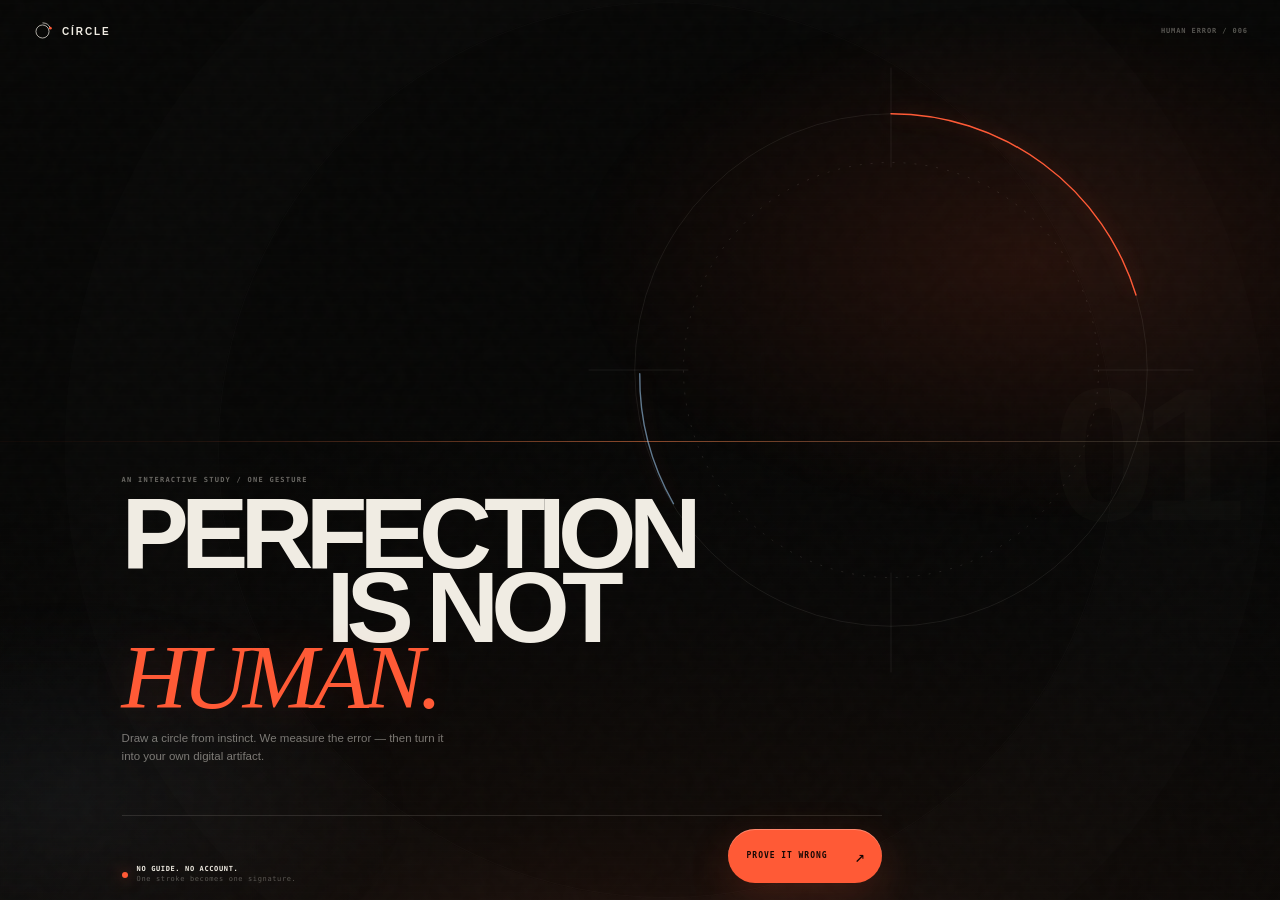
==== circle/index.html @ e6225c03 "feat(circle): cinematic viral poster v6" ====
<!doctype html>
<html lang="en">
<head>
  <meta charset="utf-8" />
  <meta name="viewport" content="width=device-width,initial-scale=1,viewport-fit=cover,user-scalable=no" />
  <meta name="theme-color" content="#070706" />
  <meta name="color-scheme" content="dark" />
  <meta name="description" content="CÍRCLE — Perfection is not human. Draw one circle and turn your imperfection into a poster." />
  <meta property="og:title" content="CÍRCLE — Perfection is not human" />
  <meta property="og:description" content="One stroke. No guide. Your hand becomes the artwork." />
  <meta property="og:type" content="website" />
  <title>CÍRCLE — Perfection is not human</title>
  <link rel="icon" href="./favicon.svg" type="image/svg+xml" />
  <link rel="stylesheet" href="./styles.css?v=6" />
</head>
<body data-mode="intro">
  <div class="film" aria-hidden="true">
    <div class="flare"></div>
    <div class="haze"></div>
    <div class="scanline"></div>
    <div class="grain"></div>
  </div>

  <canvas id="draw" aria-label="Circle drawing surface"></canvas>

  <header class="chrome">
    <button id="homeButton" class="wordmark" type="button" aria-label="Return to start">
      <svg viewBox="0 0 28 28" aria-hidden="true"><circle cx="14" cy="14" r="8.7"/><path d="M14 2.5a11.5 11.5 0 0 1 10.7 7.3"/><circle class="brand-node" cx="24.5" cy="9.6" r="1.8"/></svg>
      <span>CÍRCLE</span>
    </button>
    <div class="chrome-meta">
      <span class="edition">HUMAN ERROR / 006</span>
      <span id="bestBadge" class="pb" hidden>PB <b>—</b></span>
    </div>
  </header>

  <main class="app">
    <section id="intro" class="scene scene-intro is-active">
      <svg class="hero-sigil" viewBox="0 0 520 520" aria-hidden="true">
        <circle class="sigil-ghost" cx="260" cy="260" r="205"/>
        <circle class="sigil-dash" cx="260" cy="260" r="166"/>
        <path class="sigil-hot" d="M260 55a205 205 0 0 1 196 145"/>
        <path class="sigil-hot sigil-hot-b" d="M86 367a205 205 0 0 1-27-104"/>
        <path class="sigil-cross" d="M260 18v80M260 422v80M18 260h80M422 260h80"/>
        <circle class="sigil-core" cx="260" cy="260" r="4"/>
        <circle class="sigil-node" cx="456" cy="200" r="6"/>
      </svg>

      <div class="intro-number" aria-hidden="true">01</div>
      <div class="intro-copy">
        <p class="micro">AN INTERACTIVE STUDY / ONE GESTURE</p>
        <h1><span>PERFECTION</span><span>IS NOT</span><em>HUMAN.</em></h1>
        <p class="lede">Draw a circle from instinct. We measure the error — then turn it into your own digital artifact.</p>
      </div>

      <div class="intro-footer">
        <div class="manifesto"><span class="signal-dot"></span><p><b>NO GUIDE. NO ACCOUNT.</b><small>One stroke becomes one signature.</small></p></div>
        <button id="startButton" class="launch" type="button"><span>PROVE IT WRONG</span><i aria-hidden="true">↗</i></button>
      </div>
    </section>

    <section id="ready" class="scene scene-ready">
      <svg class="ready-sigil" viewBox="0 0 480 480" aria-hidden="true">
        <path class="r-arc arc-a" d="M240 42a198 198 0 0 1 187 133"/>
        <path class="r-arc arc-b" d="M421 321a198 198 0 0 1-126 108"/>
        <path class="r-arc arc-c" d="M117 396a198 198 0 0 1-66-172"/>
        <circle class="r-inner" cx="240" cy="240" r="74"/>
        <path class="r-cross" d="M240 0v94M240 386v94M0 240h94M386 240h94"/>
        <circle class="r-core" cx="240" cy="240" r="3"/>
      </svg>
      <div class="ready-copy">
        <p class="micro">THE SCREEN IS YOUR CANVAS</p>
        <h2>DRAW<br><em>ON INSTINCT.</em></h2>
        <p>Touch anywhere. Make one large closed loop. Release when it feels complete.</p>
      </div>
      <div class="ready-footer"><span class="pulse"></span><span>AWAITING TRACE</span><i></i><span>ONE STROKE ONLY</span></div>
    </section>

    <section id="result" class="scene scene-result" aria-live="polite">
      <div class="result-head">
        <div><span>YOUR HUMAN SIGNATURE</span><b id="traceId">TRACE / ----</b></div>
        <span id="runLabel">RUN / 001</span>
      </div>

      <div id="resultArt" class="result-art" aria-hidden="true">
        <div class="artifact-aura"></div>
        <span class="artifact-index">H/01</span>
        <span id="artifactClass" class="artifact-class">CLASS / HUMAN</span>
      </div>

      <div class="result-sheet">
        <div class="score-block">
          <span class="score-label">GEOMETRIC FIDELITY</span>
          <div class="score"><strong id="scoreValue">0.000</strong><sup>%</sup></div>
          <h2 id="verdict">MEASURED.</h2>
          <p id="resultNote">Your trace compared against its mathematical ideal.</p>
        </div>

        <div class="metrics" aria-label="Circle analysis">
          <div><span>RADIAL</span><b id="mCircularity">—</b></div>
          <div><span>CLOSURE</span><b id="mClosure">—</b></div>
          <div><span>SYMMETRY</span><b id="mSymmetry">—</b></div>
          <div><span>FLOW</span><b id="mFlow">—</b></div>
        </div>

        <div class="result-actions">
          <button id="againButton" class="action primary" type="button"><span>DRAW AGAIN</span><i>→</i></button>
          <button id="shareButton" class="action poster" type="button"><span>SHARE POSTER</span><i>↗</i></button>
        </div>
        <div id="newBest" class="new-best" hidden>NEW PERSONAL BEST / RECORDED LOCALLY</div>
      </div>
    </section>
  </main>

  <aside id="traceHud" class="trace-hud" aria-hidden="true"><span>LIVE TRACE</span><b id="pointCount">000</b><i></i><span>DON'T THINK</span></aside>
  <div class="drawing-whisper" aria-hidden="true">LET THE HAND FINISH IT.</div>
  <div id="toast" class="toast" role="status" aria-live="polite"></div>

  <script type="module" src="./main.js?v=6"></script>
</body>
</html>
---- circle/styles.css ----
:root{
  --black:#070706;--black-2:#0d0c0a;--ivory:#f0ece3;--ash:rgba(240,236,227,.48);--line:rgba(240,236,227,.12);
  --signal:#ff5a36;--signal-2:#ff9b5b;--cold:#a8d8ff;--safe-t:env(safe-area-inset-top,0px);--safe-b:env(safe-area-inset-bottom,0px);
  --ease:cubic-bezier(.16,1,.3,1);--tx:50vw;--ty:50vh
}
*{box-sizing:border-box}html,body{margin:0;width:100%;height:100%;overflow:hidden;background:var(--black);color:var(--ivory)}
html{--tx:50vw;--ty:50vh}body{font-family:Arial,Helvetica,sans-serif;-webkit-font-smoothing:antialiased;touch-action:none;user-select:none;overscroll-behavior:none}
button{font:inherit;color:inherit;-webkit-tap-highlight-color:transparent}.film{position:fixed;inset:0;z-index:0;overflow:hidden;background:radial-gradient(130% 85% at 52% 112%,#24120c 0%,#100b08 26%,#090807 54%,#070706 78%)}
.film:before{content:"";position:absolute;inset:-20%;background:radial-gradient(35% 28% at 72% 35%,rgba(255,92,51,.12),transparent 74%),radial-gradient(26% 22% at 18% 78%,rgba(168,216,255,.055),transparent 75%);animation:drift 18s ease-in-out infinite alternate;will-change:transform}
.flare{position:absolute;left:-22%;right:-22%;top:49%;height:1px;background:linear-gradient(90deg,transparent,rgba(255,90,54,.07),rgba(255,132,76,.58),rgba(255,231,194,.16),transparent);box-shadow:0 -18px 90px rgba(255,90,54,.08),0 24px 120px rgba(255,90,54,.06);opacity:.9}
.haze{position:absolute;width:70vmax;height:70vmax;border-radius:50%;left:52%;top:50%;transform:translate(-50%,-50%);border:1px solid rgba(255,255,255,.025);box-shadow:0 0 0 12vmax rgba(255,255,255,.006),0 0 0 25vmax rgba(255,255,255,.004);opacity:.9}
.scanline{position:absolute;inset:0;background:linear-gradient(transparent 49.8%,rgba(255,255,255,.025) 50%,transparent 50.2%);background-size:100% 7px;opacity:.11;pointer-events:none}.grain{position:absolute;inset:-25%;opacity:.024;background-image:url("data:image/svg+xml,%3Csvg viewBox='0 0 150 150' xmlns='http://www.w3.org/2000/svg'%3E%3Cfilter id='n'%3E%3CfeTurbulence type='fractalNoise' baseFrequency='.78' numOctaves='3' stitchTiles='stitch'/%3E%3C/filter%3E%3Crect width='100%25' height='100%25' filter='url(%23n)' opacity='.85'/%3E%3C/svg%3E");pointer-events:none}
@keyframes drift{to{transform:translate3d(-3.5%,2.5%,0) scale(1.03)}}
#draw{position:fixed;inset:0;width:100%;height:100%;z-index:8;pointer-events:none}.chrome{position:fixed;z-index:40;left:0;right:0;top:0;display:flex;align-items:center;justify-content:space-between;padding:calc(15px + var(--safe-t)) 17px 13px;pointer-events:none;transition:opacity .3s var(--ease),transform .3s var(--ease)}
.wordmark{pointer-events:auto;border:0;background:none;padding:6px 0;display:flex;align-items:center;gap:9px;font-size:10px;font-weight:800;letter-spacing:.19em;cursor:pointer}.wordmark svg{width:21px;height:21px;fill:none;stroke:rgba(240,236,227,.82);stroke-width:1.15}.wordmark .brand-node{fill:var(--signal);stroke:none}.chrome-meta{display:flex;align-items:center;gap:12px;font:700 7px/1 ui-monospace,SFMono-Regular,Menlo,monospace;letter-spacing:.13em;color:rgba(240,236,227,.34)}.pb b{font-weight:700;color:var(--ivory)}
.app{position:fixed;inset:0;z-index:10;pointer-events:none}.scene{position:absolute;inset:0;opacity:0;visibility:hidden;pointer-events:none;transition:opacity .52s var(--ease),visibility .52s}.scene.is-active{opacity:1;visibility:visible;pointer-events:auto}.micro{margin:0;font:700 7px/1.15 ui-monospace,SFMono-Regular,Menlo,monospace;letter-spacing:.18em;color:rgba(240,236,227,.42)}
.scene-intro{padding:calc(74px + var(--safe-t)) 17px calc(17px + var(--safe-b));display:grid;grid-template-rows:1fr auto}.hero-sigil{position:absolute;right:-33vw;top:8vh;width:min(110vw,560px);height:auto;overflow:visible;pointer-events:none}.hero-sigil circle,.hero-sigil path{fill:none;vector-effect:non-scaling-stroke}.sigil-ghost{stroke:rgba(240,236,227,.08);stroke-width:1}.sigil-dash{stroke:rgba(240,236,227,.11);stroke-width:1;stroke-dasharray:2 9;transform-origin:center;animation:spin 30s linear infinite}.sigil-hot{stroke:var(--signal);stroke-width:1.4;stroke-linecap:round;filter:drop-shadow(0 0 7px rgba(255,90,54,.45))}.sigil-hot-b{stroke:rgba(168,216,255,.55)}.sigil-cross{stroke:rgba(240,236,227,.08);stroke-width:1}.sigil-core{fill:var(--ivory);stroke:none}.sigil-node{fill:var(--signal);stroke:none;filter:drop-shadow(0 0 8px rgba(255,90,54,.78));animation:node 2.4s ease-in-out infinite}.intro-number{position:absolute;right:4vw;top:42vh;font-size:clamp(100px,34vw,190px);line-height:.8;font-weight:900;letter-spacing:-.09em;color:rgba(240,236,227,.018);pointer-events:none}.intro-copy{align-self:end;position:relative;z-index:2;padding-bottom:5.5vh;max-width:690px}.intro-copy h1{margin:13px 0 18px;display:flex;flex-direction:column;font-size:clamp(56px,17.5vw,101px);line-height:.73;letter-spacing:-.078em;font-weight:800}.intro-copy h1 span:nth-child(2){margin-left:16vw}.intro-copy h1 em{font-family:Georgia,"Times New Roman",serif;font-weight:400;font-size:.9em;letter-spacing:-.055em;color:var(--signal);text-shadow:0 0 42px rgba(255,90,54,.14)}.lede{margin:0;max-width:340px;color:var(--ash);font-size:11.5px;line-height:1.58}.intro-footer{display:grid;grid-template-columns:1fr auto;align-items:end;gap:15px;padding-top:13px;border-top:1px solid var(--line)}.manifesto{display:flex;align-items:center;gap:9px;min-width:0}.signal-dot{width:6px;height:6px;border-radius:50%;background:var(--signal);box-shadow:0 0 15px rgba(255,90,54,.65);flex:0 0 auto}.manifesto p{margin:0;display:flex;flex-direction:column;gap:3px;min-width:0}.manifesto b,.manifesto small{font:700 7px/1 ui-monospace,SFMono-Regular,Menlo,monospace;letter-spacing:.09em;white-space:nowrap}.manifesto small{font-weight:500;color:rgba(240,236,227,.32)}.launch{height:54px;border:0;background:var(--signal);color:#150704;border-radius:999px;padding:0 16px 0 19px;display:flex;align-items:center;justify-content:space-between;gap:19px;min-width:154px;font:800 8px/1 ui-monospace,SFMono-Regular,Menlo,monospace;letter-spacing:.12em;box-shadow:0 13px 42px rgba(255,90,54,.17),inset 0 1px 0 rgba(255,255,255,.28)}.launch i{font-style:normal;font-size:17px;font-weight:400}
.scene-ready{display:grid;place-items:center;padding:calc(70px + var(--safe-t)) 22px calc(24px + var(--safe-b));text-align:center}.ready-sigil{position:absolute;width:min(92vw,480px);height:auto;overflow:visible;pointer-events:none}.ready-sigil path,.ready-sigil circle{fill:none;vector-effect:non-scaling-stroke}.r-arc{stroke-width:1.25;stroke-linecap:round;filter:drop-shadow(0 0 5px rgba(255,90,54,.2))}.arc-a{stroke:var(--signal)}.arc-b{stroke:rgba(240,236,227,.34)}.arc-c{stroke:rgba(168,216,255,.5)}.r-inner{stroke:rgba(240,236,227,.08);stroke-width:1;stroke-dasharray:3 9;animation:spin 24s linear infinite;transform-origin:center}.r-cross{stroke:rgba(240,236,227,.06);stroke-width:1}.r-core{fill:var(--ivory);stroke:none}.ready-copy{position:relative;z-index:2;max-width:480px}.ready-copy h2{margin:12px 0 15px;font-size:clamp(54px,16.8vw,94px);line-height:.79;letter-spacing:-.07em;font-weight:800}.ready-copy h2 em{font-family:Georgia,"Times New Roman",serif;font-weight:400;color:var(--signal);letter-spacing:-.04em}.ready-copy>p:last-child{margin:0 auto;max-width:290px;font-size:11px;line-height:1.55;color:var(--ash)}.ready-footer{position:absolute;left:17px;right:17px;bottom:calc(18px + var(--safe-b));display:flex;align-items:center;gap:8px;font:700 7px/1 ui-monospace,SFMono-Regular,Menlo,monospace;letter-spacing:.12em;color:rgba(240,236,227,.34)}.ready-footer i{height:1px;background:var(--line);flex:1}.pulse{width:5px;height:5px;border-radius:50%;background:var(--signal);box-shadow:0 0 12px var(--signal);animation:node 1.5s ease-in-out infinite}
.scene-result{padding:calc(66px + var(--safe-t)) 17px calc(15px + var(--safe-b));display:grid;grid-template-rows:auto minmax(220px,41vh) auto;gap:0}.result-head{display:flex;justify-content:space-between;align-items:flex-start;font:700 7px/1.15 ui-monospace,SFMono-Regular,Menlo,monospace;letter-spacing:.12em;color:rgba(240,236,227,.38)}.result-head>div{display:flex;flex-direction:column;gap:5px}.result-head b{font-weight:700;color:var(--signal)}.result-art{position:relative;min-height:0;margin:4px -17px 0;overflow:hidden}.result-art:before{content:"";position:absolute;width:min(90vw,400px);aspect-ratio:1;border-radius:50%;left:50%;top:50%;transform:translate(-50%,-50%);border:1px solid rgba(240,236,227,.035);box-shadow:0 0 0 14px rgba(240,236,227,.008),0 0 0 28px rgba(240,236,227,.005)}.artifact-aura{position:absolute;width:min(76vw,350px);aspect-ratio:1;border-radius:50%;left:50%;top:50%;transform:translate(-50%,-50%);background:radial-gradient(circle,rgba(255,90,54,.065),rgba(255,90,54,.015) 42%,transparent 69%);pointer-events:none}.artifact-index,.artifact-class{position:absolute;font:700 7px/1 ui-monospace,SFMono-Regular,Menlo,monospace;letter-spacing:.12em;color:rgba(240,236,227,.28)}.artifact-index{left:18px;top:50%;writing-mode:vertical-rl;transform:translateY(-50%) rotate(180deg)}.artifact-class{right:18px;top:50%;transform:translateY(-50%);color:rgba(255,90,54,.72)}.result-sheet{display:grid;grid-template-columns:1fr;gap:12px;align-self:end}.score-label{font:700 7px/1 ui-monospace,SFMono-Regular,Menlo,monospace;letter-spacing:.14em;color:rgba(240,236,227,.36)}.score{display:flex;align-items:flex-start;line-height:.75;letter-spacing:-.08em;margin:8px 0 7px}.score strong{font-size:clamp(72px,22vw,118px);font-weight:800;font-variant-numeric:tabular-nums}.score sup{font:400 22px/1 Arial,sans-serif;color:var(--signal);margin:7px 0 0 6px}.score-block h2{margin:0 0 5px;font:400 clamp(27px,8vw,43px)/1 Georgia,"Times New Roman",serif;letter-spacing:-.04em}.score-block p{margin:0;max-width:370px;color:var(--ash);font-size:10.5px;line-height:1.45}.metrics{display:grid;grid-template-columns:repeat(4,1fr);border-top:1px solid var(--line);border-bottom:1px solid var(--line)}.metrics div{display:flex;flex-direction:column;gap:5px;padding:9px 6px 9px 0}.metrics div+div{border-left:1px solid var(--line);padding-left:8px}.metrics span{font:700 6px/1 ui-monospace,SFMono-Regular,Menlo,monospace;letter-spacing:.08em;color:rgba(240,236,227,.34)}.metrics b{font:700 12px/1 ui-monospace,SFMono-Regular,Menlo,monospace;font-variant-numeric:tabular-nums}.result-actions{display:grid;grid-template-columns:1fr 1fr;gap:8px}.action{height:48px;border-radius:999px;padding:0 14px;display:flex;align-items:center;justify-content:space-between;font:800 8px/1 ui-monospace,SFMono-Regular,Menlo,monospace;letter-spacing:.1em}.action i{font-style:normal;font-size:16px;font-weight:400}.action.primary{border:1px solid rgba(240,236,227,.18);background:rgba(240,236,227,.055)}.action.poster{border:0;background:var(--ivory);color:#0b0907}.action.poster i{color:var(--signal)}.new-best{position:absolute;right:17px;top:calc(44px + var(--safe-t));font:700 6.5px/1 ui-monospace,SFMono-Regular,Menlo,monospace;letter-spacing:.11em;color:var(--signal)}
.trace-hud{position:fixed;z-index:35;left:17px;bottom:calc(17px + var(--safe-b));display:flex;align-items:center;gap:8px;opacity:0;transform:translateY(7px);transition:.18s var(--ease);font:700 7px/1 ui-monospace,SFMono-Regular,Menlo,monospace;letter-spacing:.11em;color:rgba(240,236,227,.38);pointer-events:none}.trace-hud.is-visible{opacity:1;transform:none}.trace-hud b{color:var(--signal)}.trace-hud i{width:28px;height:1px;background:linear-gradient(90deg,var(--signal),transparent)}.drawing-whisper{position:fixed;z-index:35;right:17px;bottom:calc(17px + var(--safe-b));opacity:0;transition:.18s;font:700 6.5px/1 ui-monospace,SFMono-Regular,Menlo,monospace;letter-spacing:.12em;color:rgba(240,236,227,.27);pointer-events:none}.toast{position:fixed;z-index:60;left:50%;bottom:calc(21px + var(--safe-b));transform:translate(-50%,9px);opacity:0;white-space:nowrap;background:var(--ivory);color:#0b0907;border-radius:999px;padding:10px 13px;font:800 7px/1 ui-monospace,SFMono-Regular,Menlo,monospace;letter-spacing:.1em;transition:.22s var(--ease);pointer-events:none}.toast.is-visible{opacity:1;transform:translate(-50%,0)}
body.is-drawing .chrome{opacity:.08;transform:translateY(-5px)}body.is-drawing .scene{opacity:0!important}body.is-drawing .drawing-whisper{opacity:1}body.is-drawing .film:before{opacity:.55}
@keyframes spin{to{transform:rotate(360deg)}}@keyframes node{50%{opacity:.36;transform:scale(.68)}}
::view-transition-old(root){animation:none;mix-blend-mode:normal}::view-transition-new(root){mix-blend-mode:normal;animation:iris .7s var(--ease)}@keyframes iris{from{clip-path:circle(0 at var(--tx) var(--ty))}to{clip-path:circle(150vmax at var(--tx) var(--ty))}}
@media(min-width:760px){.chrome{padding-left:32px;padding-right:32px}.scene-intro{padding-left:32px;padding-right:32px}.intro-copy{padding-left:7vw}.intro-footer{margin-left:7vw;max-width:760px}.hero-sigil{right:5vw;top:5vh;width:min(58vw,650px)}.scene-ready .ready-sigil{width:min(54vw,540px)}.scene-result{padding-left:32px;padding-right:32px;grid-template-rows:auto minmax(300px,52vh) auto}.result-art{margin-left:-32px;margin-right:-32px}.result-sheet{grid-template-columns:minmax(0,1.1fr) minmax(360px,.9fr);column-gap:42px}.score-block{grid-row:1/4}.metrics{grid-column:2}.result-actions{grid-column:2}.artifact-index{left:34px}.artifact-class{right:34px}}
@media(max-height:710px){.intro-copy{padding-bottom:2vh}.intro-copy h1{font-size:clamp(48px,14.6vw,76px);margin-bottom:12px}.lede{font-size:10.5px}.launch{height:48px}.scene-ready{padding-top:72px}.ready-copy h2{font-size:clamp(48px,14.5vw,76px)}.scene-result{grid-template-rows:auto minmax(180px,34vh) auto}.score strong{font-size:clamp(60px,18vw,92px)}.score-block h2{font-size:clamp(24px,7vw,35px)}.result-sheet{gap:8px}.metrics div{padding-top:7px;padding-bottom:7px}.action{height:43px}}
@media(max-width:370px){.manifesto small{display:none}.launch{min-width:145px}.intro-copy h1{font-size:clamp(52px,17vw,67px)}.scene-result{padding-left:14px;padding-right:14px}.result-art{margin-left:-14px;margin-right:-14px}.result-actions{gap:6px}.action{padding-left:12px;padding-right:12px;font-size:7px}}
@media(prefers-reduced-motion:reduce){*,*:before,*:after{animation:none!important;transition-duration:.001ms!important}::view-transition-new(root){animation:none!important}}
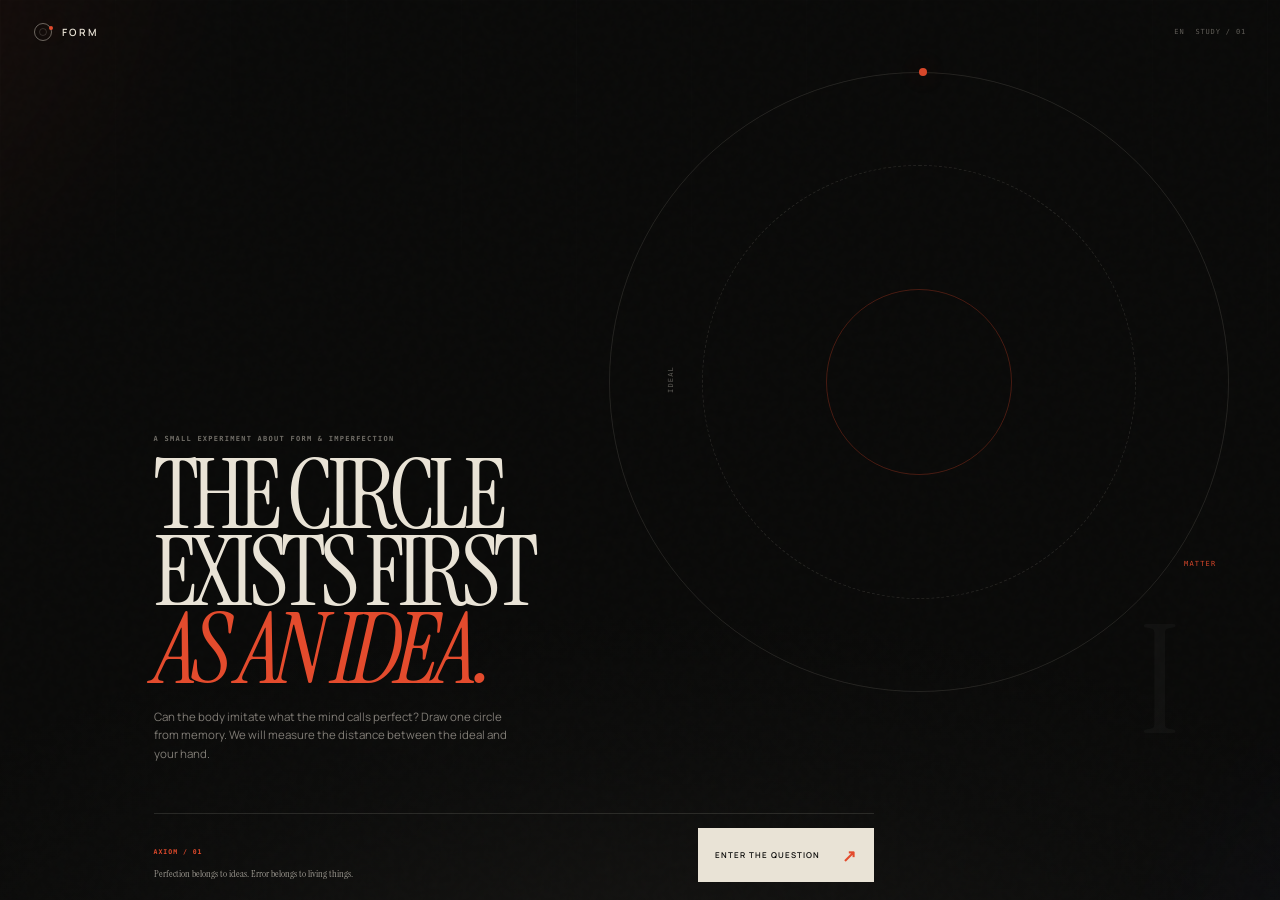
==== commit f2738f94: "feat(circle): philosophy bilingual scoring v7" ====
--- a/circle/index.html
+++ b/circle/index.html
@@ -3,119 +3,95 @@
 <head>
   <meta charset="utf-8" />
   <meta name="viewport" content="width=device-width,initial-scale=1,viewport-fit=cover,user-scalable=no" />
-  <meta name="theme-color" content="#070706" />
+  <meta name="theme-color" content="#090908" />
   <meta name="color-scheme" content="dark" />
-  <meta name="description" content="CÍRCLE — Perfection is not human. Draw one circle and turn your imperfection into a poster." />
-  <meta property="og:title" content="CÍRCLE — Perfection is not human" />
-  <meta property="og:description" content="One stroke. No guide. Your hand becomes the artwork." />
+  <meta name="description" content="FORM — Can the hand approach a perfect idea? Draw one circle and measure the distance between form and matter." />
+  <meta property="og:title" content="FORM — The circle exists first as an idea" />
+  <meta property="og:description" content="Draw from memory. Measure the distance between the ideal and the human hand." />
   <meta property="og:type" content="website" />
-  <title>CÍRCLE — Perfection is not human</title>
+  <title>FORM — Circle / Matter</title>
   <link rel="icon" href="./favicon.svg" type="image/svg+xml" />
-  <link rel="stylesheet" href="./styles.css?v=6" />
+  <link rel="preconnect" href="https://fonts.googleapis.com" />
+  <link rel="preconnect" href="https://fonts.gstatic.com" crossorigin />
+  <link href="https://fonts.googleapis.com/css2?family=Instrument+Serif:ital@0;1&family=Manrope:wght@400;500;600&display=swap" rel="stylesheet" />
+  <link rel="stylesheet" href="./styles.css?v=7" />
 </head>
 <body data-mode="intro">
-  <div class="film" aria-hidden="true">
-    <div class="flare"></div>
-    <div class="haze"></div>
-    <div class="scanline"></div>
-    <div class="grain"></div>
+  <div class="world" aria-hidden="true">
+    <div class="light light-a"></div><div class="light light-b"></div>
+    <div class="veil"></div><div class="grain"></div>
   </div>
-
   <canvas id="draw" aria-label="Circle drawing surface"></canvas>
 
   <header class="chrome">
-    <button id="homeButton" class="wordmark" type="button" aria-label="Return to start">
-      <svg viewBox="0 0 28 28" aria-hidden="true"><circle cx="14" cy="14" r="8.7"/><path d="M14 2.5a11.5 11.5 0 0 1 10.7 7.3"/><circle class="brand-node" cx="24.5" cy="9.6" r="1.8"/></svg>
-      <span>CÍRCLE</span>
+    <button id="homeButton" class="brand" type="button" aria-label="Return to start">
+      <span class="brand-mark" aria-hidden="true"><i></i></span><span>FORM</span>
     </button>
-    <div class="chrome-meta">
-      <span class="edition">HUMAN ERROR / 006</span>
-      <span id="bestBadge" class="pb" hidden>PB <b>—</b></span>
-    </div>
+    <div class="meta"><span id="localeBadge">EN</span><span>STUDY / 01</span><span id="bestBadge" hidden>PB <b>—</b></span></div>
   </header>
 
   <main class="app">
-    <section id="intro" class="scene scene-intro is-active">
-      <svg class="hero-sigil" viewBox="0 0 520 520" aria-hidden="true">
-        <circle class="sigil-ghost" cx="260" cy="260" r="205"/>
-        <circle class="sigil-dash" cx="260" cy="260" r="166"/>
-        <path class="sigil-hot" d="M260 55a205 205 0 0 1 196 145"/>
-        <path class="sigil-hot sigil-hot-b" d="M86 367a205 205 0 0 1-27-104"/>
-        <path class="sigil-cross" d="M260 18v80M260 422v80M18 260h80M422 260h80"/>
-        <circle class="sigil-core" cx="260" cy="260" r="4"/>
-        <circle class="sigil-node" cx="456" cy="200" r="6"/>
-      </svg>
-
-      <div class="intro-number" aria-hidden="true">01</div>
+    <section id="intro" class="scene intro is-active">
+      <div class="orbital" aria-hidden="true">
+        <span class="orbit o1"></span><span class="orbit o2"></span><span class="orbit o3"></span><span class="orbit-node"></span>
+        <span class="ideal-word">IDEAL</span><span class="matter-word">MATTER</span>
+      </div>
+      <div class="chapter">I</div>
       <div class="intro-copy">
-        <p class="micro">AN INTERACTIVE STUDY / ONE GESTURE</p>
-        <h1><span>PERFECTION</span><span>IS NOT</span><em>HUMAN.</em></h1>
-        <p class="lede">Draw a circle from instinct. We measure the error — then turn it into your own digital artifact.</p>
+        <p class="micro" data-i18n="introMicro">A SMALL EXPERIMENT ABOUT FORM &amp; IMPERFECTION</p>
+        <h1 data-i18n-html="introTitle">THE CIRCLE<br>EXISTS FIRST<br><em>AS AN IDEA.</em></h1>
+        <p class="lede" data-i18n="introLede">Can the body imitate what the mind calls perfect? Draw one circle from memory. We will measure the distance between the ideal and your hand.</p>
       </div>
-
-      <div class="intro-footer">
-        <div class="manifesto"><span class="signal-dot"></span><p><b>NO GUIDE. NO ACCOUNT.</b><small>One stroke becomes one signature.</small></p></div>
-        <button id="startButton" class="launch" type="button"><span>PROVE IT WRONG</span><i aria-hidden="true">↗</i></button>
+      <div class="intro-foot">
+        <p class="axiom"><span>AXIOM / 01</span><b data-i18n="axiom">Perfection belongs to ideas. Error belongs to living things.</b></p>
+        <button id="startButton" class="enter" type="button"><span data-i18n="enter">ENTER THE QUESTION</span><i>↗</i></button>
       </div>
     </section>
 
-    <section id="ready" class="scene scene-ready">
-      <svg class="ready-sigil" viewBox="0 0 480 480" aria-hidden="true">
-        <path class="r-arc arc-a" d="M240 42a198 198 0 0 1 187 133"/>
-        <path class="r-arc arc-b" d="M421 321a198 198 0 0 1-126 108"/>
-        <path class="r-arc arc-c" d="M117 396a198 198 0 0 1-66-172"/>
-        <circle class="r-inner" cx="240" cy="240" r="74"/>
-        <path class="r-cross" d="M240 0v94M240 386v94M0 240h94M386 240h94"/>
-        <circle class="r-core" cx="240" cy="240" r="3"/>
-      </svg>
+    <section id="ready" class="scene ready">
+      <div class="dial" aria-hidden="true">
+        <span class="dial-ring d1"></span><span class="dial-ring d2"></span><span class="dial-ring d3"></span>
+        <span class="dial-axis x"></span><span class="dial-axis y"></span><span class="dial-core"></span>
+      </div>
       <div class="ready-copy">
-        <p class="micro">THE SCREEN IS YOUR CANVAS</p>
-        <h2>DRAW<br><em>ON INSTINCT.</em></h2>
-        <p>Touch anywhere. Make one large closed loop. Release when it feels complete.</p>
+        <p class="micro" data-i18n="readyMicro">DO NOT CORRECT YOURSELF</p>
+        <h2 data-i18n-html="readyTitle">DRAW FROM<br><em>MEMORY.</em></h2>
+        <p data-i18n="readyLede">One continuous gesture. Make a large closed loop and release when the shape feels complete.</p>
       </div>
-      <div class="ready-footer"><span class="pulse"></span><span>AWAITING TRACE</span><i></i><span>ONE STROKE ONLY</span></div>
+      <div class="ready-foot"><span class="pulse"></span><span data-i18n="awaiting">AWAITING THE HAND</span><i></i><span data-i18n="oneStroke">ONE STROKE</span></div>
     </section>
 
-    <section id="result" class="scene scene-result" aria-live="polite">
-      <div class="result-head">
-        <div><span>YOUR HUMAN SIGNATURE</span><b id="traceId">TRACE / ----</b></div>
-        <span id="runLabel">RUN / 001</span>
+    <section id="result" class="scene result" aria-live="polite">
+      <div class="result-head"><div><span data-i18n="resultHead">FORM / MATTER</span><b id="traceId">TRACE / ----</b></div><span id="runLabel">RUN / 001</span></div>
+      <div id="resultVisual" class="result-visual" aria-hidden="true">
+        <span class="ideal-label" data-i18n="ideal">IDEAL</span><span class="trace-label" data-i18n="trace">TRACE</span>
+        <div class="result-halo"></div><div class="result-cross"></div>
       </div>
-
-      <div id="resultArt" class="result-art" aria-hidden="true">
-        <div class="artifact-aura"></div>
-        <span class="artifact-index">H/01</span>
-        <span id="artifactClass" class="artifact-class">CLASS / HUMAN</span>
-      </div>
-
       <div class="result-sheet">
-        <div class="score-block">
-          <span class="score-label">GEOMETRIC FIDELITY</span>
-          <div class="score"><strong id="scoreValue">0.000</strong><sup>%</sup></div>
-          <h2 id="verdict">MEASURED.</h2>
-          <p id="resultNote">Your trace compared against its mathematical ideal.</p>
+        <span class="score-kicker" data-i18n="scoreKicker">PROXIMITY TO THE IDEAL</span>
+        <div class="score"><strong id="scoreValue">0.000</strong><sup>%</sup></div>
+        <h2 id="verdict">—</h2>
+        <p id="resultNote">—</p>
+        <div class="thesis"><span data-i18n="thesisLabel">THESIS</span><p id="thesisText">—</p></div>
+        <div class="metrics">
+          <div><span data-i18n="radial">RADIAL ERROR</span><b id="mRadial">—</b></div>
+          <div><span data-i18n="closure">CLOSURE</span><b id="mClosure">—</b></div>
+          <div><span data-i18n="coverage">COVERAGE</span><b id="mCoverage">—</b></div>
+          <div><span data-i18n="path">PATH EXCESS</span><b id="mPath">—</b></div>
         </div>
-
-        <div class="metrics" aria-label="Circle analysis">
-          <div><span>RADIAL</span><b id="mCircularity">—</b></div>
-          <div><span>CLOSURE</span><b id="mClosure">—</b></div>
-          <div><span>SYMMETRY</span><b id="mSymmetry">—</b></div>
-          <div><span>FLOW</span><b id="mFlow">—</b></div>
+        <div class="actions">
+          <button id="againButton" class="action primary" type="button"><span data-i18n="again">QUESTION AGAIN</span><i>→</i></button>
+          <button id="shareButton" class="action" type="button"><span data-i18n="share">SHARE THE TRACE</span><i>↗</i></button>
         </div>
-
-        <div class="result-actions">
-          <button id="againButton" class="action primary" type="button"><span>DRAW AGAIN</span><i>→</i></button>
-          <button id="shareButton" class="action poster" type="button"><span>SHARE POSTER</span><i>↗</i></button>
-        </div>
-        <div id="newBest" class="new-best" hidden>NEW PERSONAL BEST / RECORDED LOCALLY</div>
+        <div id="newBest" class="new-best" hidden data-i18n="newBest">NEW PERSONAL BEST / STORED ON THIS DEVICE</div>
       </div>
     </section>
   </main>
 
-  <aside id="traceHud" class="trace-hud" aria-hidden="true"><span>LIVE TRACE</span><b id="pointCount">000</b><i></i><span>DON'T THINK</span></aside>
-  <div class="drawing-whisper" aria-hidden="true">LET THE HAND FINISH IT.</div>
+  <aside id="traceHud" class="trace-hud" aria-hidden="true"><span data-i18n="liveTrace">LIVE TRACE</span><b id="pointCount">000</b><i></i><span data-i18n="dontThink">DON'T THINK. CONTINUE.</span></aside>
+  <div class="whisper" data-i18n="whisper">THE HAND KNOWS BEFORE THE MIND CORRECTS IT.</div>
   <div id="toast" class="toast" role="status" aria-live="polite"></div>
 
-  <script type="module" src="./main.js?v=6"></script>
+  <script type="module" src="./main.js?v=7"></script>
 </body>
 </html>
--- a/circle/styles.css
+++ b/circle/styles.css
@@ -1,27 +1,10 @@
-:root{
-  --black:#070706;--black-2:#0d0c0a;--ivory:#f0ece3;--ash:rgba(240,236,227,.48);--line:rgba(240,236,227,.12);
-  --signal:#ff5a36;--signal-2:#ff9b5b;--cold:#a8d8ff;--safe-t:env(safe-area-inset-top,0px);--safe-b:env(safe-area-inset-bottom,0px);
-  --ease:cubic-bezier(.16,1,.3,1);--tx:50vw;--ty:50vh
-}
-*{box-sizing:border-box}html,body{margin:0;width:100%;height:100%;overflow:hidden;background:var(--black);color:var(--ivory)}
-html{--tx:50vw;--ty:50vh}body{font-family:Arial,Helvetica,sans-serif;-webkit-font-smoothing:antialiased;touch-action:none;user-select:none;overscroll-behavior:none}
-button{font:inherit;color:inherit;-webkit-tap-highlight-color:transparent}.film{position:fixed;inset:0;z-index:0;overflow:hidden;background:radial-gradient(130% 85% at 52% 112%,#24120c 0%,#100b08 26%,#090807 54%,#070706 78%)}
-.film:before{content:"";position:absolute;inset:-20%;background:radial-gradient(35% 28% at 72% 35%,rgba(255,92,51,.12),transparent 74%),radial-gradient(26% 22% at 18% 78%,rgba(168,216,255,.055),transparent 75%);animation:drift 18s ease-in-out infinite alternate;will-change:transform}
-.flare{position:absolute;left:-22%;right:-22%;top:49%;height:1px;background:linear-gradient(90deg,transparent,rgba(255,90,54,.07),rgba(255,132,76,.58),rgba(255,231,194,.16),transparent);box-shadow:0 -18px 90px rgba(255,90,54,.08),0 24px 120px rgba(255,90,54,.06);opacity:.9}
-.haze{position:absolute;width:70vmax;height:70vmax;border-radius:50%;left:52%;top:50%;transform:translate(-50%,-50%);border:1px solid rgba(255,255,255,.025);box-shadow:0 0 0 12vmax rgba(255,255,255,.006),0 0 0 25vmax rgba(255,255,255,.004);opacity:.9}
-.scanline{position:absolute;inset:0;background:linear-gradient(transparent 49.8%,rgba(255,255,255,.025) 50%,transparent 50.2%);background-size:100% 7px;opacity:.11;pointer-events:none}.grain{position:absolute;inset:-25%;opacity:.024;background-image:url("data:image/svg+xml,%3Csvg viewBox='0 0 150 150' xmlns='http://www.w3.org/2000/svg'%3E%3Cfilter id='n'%3E%3CfeTurbulence type='fractalNoise' baseFrequency='.78' numOctaves='3' stitchTiles='stitch'/%3E%3C/filter%3E%3Crect width='100%25' height='100%25' filter='url(%23n)' opacity='.85'/%3E%3C/svg%3E");pointer-events:none}
-@keyframes drift{to{transform:translate3d(-3.5%,2.5%,0) scale(1.03)}}
-#draw{position:fixed;inset:0;width:100%;height:100%;z-index:8;pointer-events:none}.chrome{position:fixed;z-index:40;left:0;right:0;top:0;display:flex;align-items:center;justify-content:space-between;padding:calc(15px + var(--safe-t)) 17px 13px;pointer-events:none;transition:opacity .3s var(--ease),transform .3s var(--ease)}
-.wordmark{pointer-events:auto;border:0;background:none;padding:6px 0;display:flex;align-items:center;gap:9px;font-size:10px;font-weight:800;letter-spacing:.19em;cursor:pointer}.wordmark svg{width:21px;height:21px;fill:none;stroke:rgba(240,236,227,.82);stroke-width:1.15}.wordmark .brand-node{fill:var(--signal);stroke:none}.chrome-meta{display:flex;align-items:center;gap:12px;font:700 7px/1 ui-monospace,SFMono-Regular,Menlo,monospace;letter-spacing:.13em;color:rgba(240,236,227,.34)}.pb b{font-weight:700;color:var(--ivory)}
-.app{position:fixed;inset:0;z-index:10;pointer-events:none}.scene{position:absolute;inset:0;opacity:0;visibility:hidden;pointer-events:none;transition:opacity .52s var(--ease),visibility .52s}.scene.is-active{opacity:1;visibility:visible;pointer-events:auto}.micro{margin:0;font:700 7px/1.15 ui-monospace,SFMono-Regular,Menlo,monospace;letter-spacing:.18em;color:rgba(240,236,227,.42)}
-.scene-intro{padding:calc(74px + var(--safe-t)) 17px calc(17px + var(--safe-b));display:grid;grid-template-rows:1fr auto}.hero-sigil{position:absolute;right:-33vw;top:8vh;width:min(110vw,560px);height:auto;overflow:visible;pointer-events:none}.hero-sigil circle,.hero-sigil path{fill:none;vector-effect:non-scaling-stroke}.sigil-ghost{stroke:rgba(240,236,227,.08);stroke-width:1}.sigil-dash{stroke:rgba(240,236,227,.11);stroke-width:1;stroke-dasharray:2 9;transform-origin:center;animation:spin 30s linear infinite}.sigil-hot{stroke:var(--signal);stroke-width:1.4;stroke-linecap:round;filter:drop-shadow(0 0 7px rgba(255,90,54,.45))}.sigil-hot-b{stroke:rgba(168,216,255,.55)}.sigil-cross{stroke:rgba(240,236,227,.08);stroke-width:1}.sigil-core{fill:var(--ivory);stroke:none}.sigil-node{fill:var(--signal);stroke:none;filter:drop-shadow(0 0 8px rgba(255,90,54,.78));animation:node 2.4s ease-in-out infinite}.intro-number{position:absolute;right:4vw;top:42vh;font-size:clamp(100px,34vw,190px);line-height:.8;font-weight:900;letter-spacing:-.09em;color:rgba(240,236,227,.018);pointer-events:none}.intro-copy{align-self:end;position:relative;z-index:2;padding-bottom:5.5vh;max-width:690px}.intro-copy h1{margin:13px 0 18px;display:flex;flex-direction:column;font-size:clamp(56px,17.5vw,101px);line-height:.73;letter-spacing:-.078em;font-weight:800}.intro-copy h1 span:nth-child(2){margin-left:16vw}.intro-copy h1 em{font-family:Georgia,"Times New Roman",serif;font-weight:400;font-size:.9em;letter-spacing:-.055em;color:var(--signal);text-shadow:0 0 42px rgba(255,90,54,.14)}.lede{margin:0;max-width:340px;color:var(--ash);font-size:11.5px;line-height:1.58}.intro-footer{display:grid;grid-template-columns:1fr auto;align-items:end;gap:15px;padding-top:13px;border-top:1px solid var(--line)}.manifesto{display:flex;align-items:center;gap:9px;min-width:0}.signal-dot{width:6px;height:6px;border-radius:50%;background:var(--signal);box-shadow:0 0 15px rgba(255,90,54,.65);flex:0 0 auto}.manifesto p{margin:0;display:flex;flex-direction:column;gap:3px;min-width:0}.manifesto b,.manifesto small{font:700 7px/1 ui-monospace,SFMono-Regular,Menlo,monospace;letter-spacing:.09em;white-space:nowrap}.manifesto small{font-weight:500;color:rgba(240,236,227,.32)}.launch{height:54px;border:0;background:var(--signal);color:#150704;border-radius:999px;padding:0 16px 0 19px;display:flex;align-items:center;justify-content:space-between;gap:19px;min-width:154px;font:800 8px/1 ui-monospace,SFMono-Regular,Menlo,monospace;letter-spacing:.12em;box-shadow:0 13px 42px rgba(255,90,54,.17),inset 0 1px 0 rgba(255,255,255,.28)}.launch i{font-style:normal;font-size:17px;font-weight:400}
-.scene-ready{display:grid;place-items:center;padding:calc(70px + var(--safe-t)) 22px calc(24px + var(--safe-b));text-align:center}.ready-sigil{position:absolute;width:min(92vw,480px);height:auto;overflow:visible;pointer-events:none}.ready-sigil path,.ready-sigil circle{fill:none;vector-effect:non-scaling-stroke}.r-arc{stroke-width:1.25;stroke-linecap:round;filter:drop-shadow(0 0 5px rgba(255,90,54,.2))}.arc-a{stroke:var(--signal)}.arc-b{stroke:rgba(240,236,227,.34)}.arc-c{stroke:rgba(168,216,255,.5)}.r-inner{stroke:rgba(240,236,227,.08);stroke-width:1;stroke-dasharray:3 9;animation:spin 24s linear infinite;transform-origin:center}.r-cross{stroke:rgba(240,236,227,.06);stroke-width:1}.r-core{fill:var(--ivory);stroke:none}.ready-copy{position:relative;z-index:2;max-width:480px}.ready-copy h2{margin:12px 0 15px;font-size:clamp(54px,16.8vw,94px);line-height:.79;letter-spacing:-.07em;font-weight:800}.ready-copy h2 em{font-family:Georgia,"Times New Roman",serif;font-weight:400;color:var(--signal);letter-spacing:-.04em}.ready-copy>p:last-child{margin:0 auto;max-width:290px;font-size:11px;line-height:1.55;color:var(--ash)}.ready-footer{position:absolute;left:17px;right:17px;bottom:calc(18px + var(--safe-b));display:flex;align-items:center;gap:8px;font:700 7px/1 ui-monospace,SFMono-Regular,Menlo,monospace;letter-spacing:.12em;color:rgba(240,236,227,.34)}.ready-footer i{height:1px;background:var(--line);flex:1}.pulse{width:5px;height:5px;border-radius:50%;background:var(--signal);box-shadow:0 0 12px var(--signal);animation:node 1.5s ease-in-out infinite}
-.scene-result{padding:calc(66px + var(--safe-t)) 17px calc(15px + var(--safe-b));display:grid;grid-template-rows:auto minmax(220px,41vh) auto;gap:0}.result-head{display:flex;justify-content:space-between;align-items:flex-start;font:700 7px/1.15 ui-monospace,SFMono-Regular,Menlo,monospace;letter-spacing:.12em;color:rgba(240,236,227,.38)}.result-head>div{display:flex;flex-direction:column;gap:5px}.result-head b{font-weight:700;color:var(--signal)}.result-art{position:relative;min-height:0;margin:4px -17px 0;overflow:hidden}.result-art:before{content:"";position:absolute;width:min(90vw,400px);aspect-ratio:1;border-radius:50%;left:50%;top:50%;transform:translate(-50%,-50%);border:1px solid rgba(240,236,227,.035);box-shadow:0 0 0 14px rgba(240,236,227,.008),0 0 0 28px rgba(240,236,227,.005)}.artifact-aura{position:absolute;width:min(76vw,350px);aspect-ratio:1;border-radius:50%;left:50%;top:50%;transform:translate(-50%,-50%);background:radial-gradient(circle,rgba(255,90,54,.065),rgba(255,90,54,.015) 42%,transparent 69%);pointer-events:none}.artifact-index,.artifact-class{position:absolute;font:700 7px/1 ui-monospace,SFMono-Regular,Menlo,monospace;letter-spacing:.12em;color:rgba(240,236,227,.28)}.artifact-index{left:18px;top:50%;writing-mode:vertical-rl;transform:translateY(-50%) rotate(180deg)}.artifact-class{right:18px;top:50%;transform:translateY(-50%);color:rgba(255,90,54,.72)}.result-sheet{display:grid;grid-template-columns:1fr;gap:12px;align-self:end}.score-label{font:700 7px/1 ui-monospace,SFMono-Regular,Menlo,monospace;letter-spacing:.14em;color:rgba(240,236,227,.36)}.score{display:flex;align-items:flex-start;line-height:.75;letter-spacing:-.08em;margin:8px 0 7px}.score strong{font-size:clamp(72px,22vw,118px);font-weight:800;font-variant-numeric:tabular-nums}.score sup{font:400 22px/1 Arial,sans-serif;color:var(--signal);margin:7px 0 0 6px}.score-block h2{margin:0 0 5px;font:400 clamp(27px,8vw,43px)/1 Georgia,"Times New Roman",serif;letter-spacing:-.04em}.score-block p{margin:0;max-width:370px;color:var(--ash);font-size:10.5px;line-height:1.45}.metrics{display:grid;grid-template-columns:repeat(4,1fr);border-top:1px solid var(--line);border-bottom:1px solid var(--line)}.metrics div{display:flex;flex-direction:column;gap:5px;padding:9px 6px 9px 0}.metrics div+div{border-left:1px solid var(--line);padding-left:8px}.metrics span{font:700 6px/1 ui-monospace,SFMono-Regular,Menlo,monospace;letter-spacing:.08em;color:rgba(240,236,227,.34)}.metrics b{font:700 12px/1 ui-monospace,SFMono-Regular,Menlo,monospace;font-variant-numeric:tabular-nums}.result-actions{display:grid;grid-template-columns:1fr 1fr;gap:8px}.action{height:48px;border-radius:999px;padding:0 14px;display:flex;align-items:center;justify-content:space-between;font:800 8px/1 ui-monospace,SFMono-Regular,Menlo,monospace;letter-spacing:.1em}.action i{font-style:normal;font-size:16px;font-weight:400}.action.primary{border:1px solid rgba(240,236,227,.18);background:rgba(240,236,227,.055)}.action.poster{border:0;background:var(--ivory);color:#0b0907}.action.poster i{color:var(--signal)}.new-best{position:absolute;right:17px;top:calc(44px + var(--safe-t));font:700 6.5px/1 ui-monospace,SFMono-Regular,Menlo,monospace;letter-spacing:.11em;color:var(--signal)}
-.trace-hud{position:fixed;z-index:35;left:17px;bottom:calc(17px + var(--safe-b));display:flex;align-items:center;gap:8px;opacity:0;transform:translateY(7px);transition:.18s var(--ease);font:700 7px/1 ui-monospace,SFMono-Regular,Menlo,monospace;letter-spacing:.11em;color:rgba(240,236,227,.38);pointer-events:none}.trace-hud.is-visible{opacity:1;transform:none}.trace-hud b{color:var(--signal)}.trace-hud i{width:28px;height:1px;background:linear-gradient(90deg,var(--signal),transparent)}.drawing-whisper{position:fixed;z-index:35;right:17px;bottom:calc(17px + var(--safe-b));opacity:0;transition:.18s;font:700 6.5px/1 ui-monospace,SFMono-Regular,Menlo,monospace;letter-spacing:.12em;color:rgba(240,236,227,.27);pointer-events:none}.toast{position:fixed;z-index:60;left:50%;bottom:calc(21px + var(--safe-b));transform:translate(-50%,9px);opacity:0;white-space:nowrap;background:var(--ivory);color:#0b0907;border-radius:999px;padding:10px 13px;font:800 7px/1 ui-monospace,SFMono-Regular,Menlo,monospace;letter-spacing:.1em;transition:.22s var(--ease);pointer-events:none}.toast.is-visible{opacity:1;transform:translate(-50%,0)}
-body.is-drawing .chrome{opacity:.08;transform:translateY(-5px)}body.is-drawing .scene{opacity:0!important}body.is-drawing .drawing-whisper{opacity:1}body.is-drawing .film:before{opacity:.55}
-@keyframes spin{to{transform:rotate(360deg)}}@keyframes node{50%{opacity:.36;transform:scale(.68)}}
-::view-transition-old(root){animation:none;mix-blend-mode:normal}::view-transition-new(root){mix-blend-mode:normal;animation:iris .7s var(--ease)}@keyframes iris{from{clip-path:circle(0 at var(--tx) var(--ty))}to{clip-path:circle(150vmax at var(--tx) var(--ty))}}
-@media(min-width:760px){.chrome{padding-left:32px;padding-right:32px}.scene-intro{padding-left:32px;padding-right:32px}.intro-copy{padding-left:7vw}.intro-footer{margin-left:7vw;max-width:760px}.hero-sigil{right:5vw;top:5vh;width:min(58vw,650px)}.scene-ready .ready-sigil{width:min(54vw,540px)}.scene-result{padding-left:32px;padding-right:32px;grid-template-rows:auto minmax(300px,52vh) auto}.result-art{margin-left:-32px;margin-right:-32px}.result-sheet{grid-template-columns:minmax(0,1.1fr) minmax(360px,.9fr);column-gap:42px}.score-block{grid-row:1/4}.metrics{grid-column:2}.result-actions{grid-column:2}.artifact-index{left:34px}.artifact-class{right:34px}}
-@media(max-height:710px){.intro-copy{padding-bottom:2vh}.intro-copy h1{font-size:clamp(48px,14.6vw,76px);margin-bottom:12px}.lede{font-size:10.5px}.launch{height:48px}.scene-ready{padding-top:72px}.ready-copy h2{font-size:clamp(48px,14.5vw,76px)}.scene-result{grid-template-rows:auto minmax(180px,34vh) auto}.score strong{font-size:clamp(60px,18vw,92px)}.score-block h2{font-size:clamp(24px,7vw,35px)}.result-sheet{gap:8px}.metrics div{padding-top:7px;padding-bottom:7px}.action{height:43px}}
-@media(max-width:370px){.manifesto small{display:none}.launch{min-width:145px}.intro-copy h1{font-size:clamp(52px,17vw,67px)}.scene-result{padding-left:14px;padding-right:14px}.result-art{margin-left:-14px;margin-right:-14px}.result-actions{gap:6px}.action{padding-left:12px;padding-right:12px;font-size:7px}}
-@media(prefers-reduced-motion:reduce){*,*:before,*:after{animation:none!important;transition-duration:.001ms!important}::view-transition-new(root){animation:none!important}}
+:root{--bg:#090908;--paper:#e9e3d6;--ink:#0a0a09;--red:#e34b2d;--blue:#5f6dff;--muted:rgba(233,227,214,.52);--hair:rgba(233,227,214,.13);--safe-t:env(safe-area-inset-top,0px);--safe-b:env(safe-area-inset-bottom,0px);--ease:cubic-bezier(.16,1,.3,1)}
+*{box-sizing:border-box}html,body{margin:0;width:100%;height:100%;overflow:hidden;background:var(--bg);color:var(--paper)}body{font-family:Manrope,system-ui,sans-serif;-webkit-font-smoothing:antialiased;touch-action:none;user-select:none;overscroll-behavior:none}button{font:inherit;color:inherit}.world{position:fixed;inset:0;overflow:hidden;background:radial-gradient(90% 60% at 50% 115%,#171614 0,#0c0c0b 50%,#090908 78%);z-index:0}.light{position:absolute;border-radius:50%;filter:blur(40px);opacity:.25}.light-a{width:75vmax;height:75vmax;left:-54vmax;top:-42vmax;background:radial-gradient(circle,rgba(227,75,45,.36),transparent 65%);animation:driftA 16s ease-in-out infinite alternate}.light-b{width:68vmax;height:68vmax;right:-50vmax;bottom:-45vmax;background:radial-gradient(circle,rgba(95,109,255,.24),transparent 65%);animation:driftB 21s ease-in-out infinite alternate}@keyframes driftA{to{transform:translate(8vmax,7vmax) scale(1.08)}}@keyframes driftB{to{transform:translate(-6vmax,-5vmax) scale(1.12)}}.veil{position:absolute;inset:0;background:linear-gradient(90deg,rgba(255,255,255,.018) 1px,transparent 1px),linear-gradient(rgba(255,255,255,.014) 1px,transparent 1px);background-size:9vw 9vw;mask-image:linear-gradient(to bottom,rgba(0,0,0,.6),transparent 75%)}.grain{position:absolute;inset:0;opacity:.022;background-image:url("data:image/svg+xml,%3Csvg viewBox='0 0 140 140' xmlns='http://www.w3.org/2000/svg'%3E%3Cfilter id='n'%3E%3CfeTurbulence type='fractalNoise' baseFrequency='.86' numOctaves='3' stitchTiles='stitch'/%3E%3C/filter%3E%3Crect width='100%25' height='100%25' filter='url(%23n)' opacity='.8'/%3E%3C/svg%3E")}#draw{position:fixed;inset:0;width:100%;height:100%;z-index:8;pointer-events:none}.chrome{position:fixed;z-index:30;left:0;right:0;top:0;display:flex;justify-content:space-between;align-items:center;padding:calc(17px + var(--safe-t)) 18px 12px;pointer-events:none;transition:.35s var(--ease)}.brand{pointer-events:auto;display:flex;align-items:center;gap:10px;background:none;border:0;padding:6px 0;font-size:10px;font-weight:600;letter-spacing:.24em}.brand-mark{width:18px;height:18px;border:1px solid rgba(233,227,214,.42);border-radius:50%;position:relative}.brand-mark:before{content:"";position:absolute;inset:4px;border:1px solid rgba(233,227,214,.16);border-radius:50%}.brand-mark i{position:absolute;width:4px;height:4px;border-radius:50%;background:var(--red);top:2px;right:-2px;box-shadow:0 0 16px rgba(227,75,45,.5)}.meta{display:flex;gap:11px;font:500 7px/1 ui-monospace,SFMono-Regular,Menlo,monospace;letter-spacing:.12em;color:rgba(233,227,214,.38)}.meta b{color:var(--paper)}.app{position:fixed;inset:0;z-index:10;pointer-events:none}.scene{position:absolute;inset:0;opacity:0;visibility:hidden;pointer-events:none;transition:opacity .65s var(--ease),visibility .65s}.scene.is-active{opacity:1;visibility:visible;pointer-events:auto}.micro{margin:0;font:600 7px/1.3 ui-monospace,SFMono-Regular,Menlo,monospace;letter-spacing:.18em;color:rgba(233,227,214,.46)}
+.intro{padding:calc(78px + var(--safe-t)) 18px calc(18px + var(--safe-b));display:grid;grid-template-rows:1fr auto}.orbital{position:absolute;width:min(118vw,520px);aspect-ratio:1;right:-42vw;top:8vh;opacity:.95}.orbit{position:absolute;border-radius:50%}.o1{inset:0;border:1px solid rgba(233,227,214,.12)}.o2{inset:15%;border:1px dashed rgba(233,227,214,.12);animation:spin 28s linear infinite}.o3{inset:35%;border:1px solid rgba(227,75,45,.3)}@keyframes spin{to{transform:rotate(360deg)}}.orbit-node{position:absolute;width:8px;height:8px;border-radius:50%;background:var(--red);left:50%;top:-4px;box-shadow:0 0 28px rgba(227,75,45,.45)}.ideal-word,.matter-word{position:absolute;font:500 7px/1 ui-monospace,SFMono-Regular,Menlo,monospace;letter-spacing:.17em}.ideal-word{left:8%;top:49%;color:rgba(233,227,214,.4);transform:rotate(-90deg)}.matter-word{right:2%;bottom:20%;color:var(--red)}.chapter{position:absolute;right:16px;bottom:18vh;font:400 min(36vw,150px)/.75 'Instrument Serif',Georgia,serif;color:rgba(233,227,214,.035)}.intro-copy{align-self:end;position:relative;z-index:2;padding-bottom:5.5vh;max-width:680px}.intro-copy h1{margin:14px 0 19px;font:400 clamp(52px,15.8vw,96px)/.8 'Instrument Serif',Georgia,serif;letter-spacing:-.055em}.intro-copy h1 span,.intro-copy h1 em{display:block}.intro-copy h1 em{color:var(--red);font-weight:400}.lede{margin:0;max-width:370px;font-size:11.5px;line-height:1.62;color:var(--muted)}.intro-foot{display:grid;grid-template-columns:1fr auto;align-items:end;gap:14px;border-top:1px solid var(--hair);padding-top:14px}.axiom{margin:0;max-width:235px}.axiom span{display:block;margin-bottom:5px;font:600 6.5px/1 ui-monospace,SFMono-Regular,Menlo,monospace;letter-spacing:.15em;color:var(--red)}.axiom b{font:400 10px/1.45 'Instrument Serif',Georgia,serif;color:rgba(233,227,214,.67)}.enter{height:54px;border:1px solid rgba(233,227,214,.22);background:var(--paper);color:var(--ink);padding:0 16px;display:flex;align-items:center;gap:22px;min-width:144px;justify-content:space-between;font:600 8px/1 Manrope,sans-serif;letter-spacing:.12em}.enter i{font-style:normal;font-size:17px;color:var(--red)}
+.ready{display:grid;place-items:center;text-align:center;padding:88px 22px calc(26px + var(--safe-b))}.dial{position:absolute;width:min(88vw,470px);aspect-ratio:1}.dial-ring{position:absolute;border-radius:50%}.d1{inset:0;border:1px solid rgba(233,227,214,.12)}.d2{inset:12%;border:1px dashed rgba(233,227,214,.11);animation:spin 34s linear infinite reverse}.d3{inset:36%;border:1px solid rgba(227,75,45,.3)}.dial-axis{position:absolute;left:50%;top:50%;background:rgba(233,227,214,.08);transform:translate(-50%,-50%)}.dial-axis.x{width:112%;height:1px}.dial-axis.y{height:112%;width:1px}.dial-core{position:absolute;width:6px;height:6px;border-radius:50%;left:50%;top:50%;transform:translate(-50%,-50%);background:var(--paper);box-shadow:0 0 22px rgba(233,227,214,.35)}.ready-copy{position:relative;z-index:2}.ready-copy h2{margin:11px 0 14px;font:400 clamp(50px,15vw,88px)/.82 'Instrument Serif',Georgia,serif;letter-spacing:-.05em}.ready-copy h2 em{color:var(--red);font-weight:400}.ready-copy>p:last-child{max-width:305px;margin:0 auto;font-size:11px;line-height:1.55;color:var(--muted)}.ready-foot{position:absolute;left:50%;bottom:calc(20px + var(--safe-b));transform:translateX(-50%);display:flex;align-items:center;gap:8px;white-space:nowrap;font:500 6.5px/1 ui-monospace,SFMono-Regular,Menlo,monospace;letter-spacing:.14em;color:rgba(233,227,214,.38)}.ready-foot i{width:28px;height:1px;background:var(--hair)}.pulse{width:5px;height:5px;border-radius:50%;background:var(--red);box-shadow:0 0 14px rgba(227,75,45,.6);animation:pulse 1.4s ease-in-out infinite}@keyframes pulse{50%{opacity:.25;transform:scale(.65)}}
+.result{padding:calc(74px + var(--safe-t)) 18px calc(16px + var(--safe-b));display:grid;grid-template-rows:auto 1fr auto}.result-head{display:flex;justify-content:space-between;font:500 6.5px/1.5 ui-monospace,SFMono-Regular,Menlo,monospace;letter-spacing:.13em;color:rgba(233,227,214,.38)}.result-head div{display:flex;flex-direction:column;gap:3px}.result-head b{font-weight:600;color:var(--paper)}.result-visual{position:absolute;right:-22vw;top:14vh;width:min(78vw,380px);aspect-ratio:1;border:1px solid rgba(233,227,214,.11);border-radius:50%;opacity:.8}.result-halo{position:absolute;inset:18%;border:1px dashed rgba(227,75,45,.25);border-radius:50%}.result-cross:before,.result-cross:after{content:"";position:absolute;left:50%;top:50%;background:rgba(233,227,214,.07);transform:translate(-50%,-50%)}.result-cross:before{width:112%;height:1px}.result-cross:after{height:112%;width:1px}.ideal-label,.trace-label{position:absolute;font:500 6px/1 ui-monospace,SFMono-Regular,Menlo,monospace;letter-spacing:.13em}.ideal-label{left:3%;top:50%;color:rgba(233,227,214,.4);transform:rotate(-90deg)}.trace-label{right:8%;bottom:15%;color:var(--red)}.result-sheet{align-self:end;position:relative;z-index:2;max-width:580px}.score-kicker{font:600 6.5px/1 ui-monospace,SFMono-Regular,Menlo,monospace;letter-spacing:.16em;color:rgba(233,227,214,.42)}.score{display:flex;align-items:flex-start;margin:9px 0 9px;line-height:.76;letter-spacing:-.065em}.score strong{font-size:clamp(72px,21vw,122px);font-weight:500;font-variant-numeric:tabular-nums}.score sup{font:400 22px/1 'Instrument Serif',Georgia,serif;margin:5px 0 0 6px;color:var(--red)}.result-sheet>h2{margin:0 0 5px;font:400 clamp(28px,8vw,44px)/1 'Instrument Serif',Georgia,serif;letter-spacing:-.03em}.result-sheet>p{margin:0;max-width:360px;font-size:10.5px;line-height:1.5;color:var(--muted)}.thesis{margin-top:12px;border-left:1px solid var(--red);padding-left:11px;max-width:360px}.thesis span{font:600 6px/1 ui-monospace,SFMono-Regular,Menlo,monospace;letter-spacing:.15em;color:var(--red)}.thesis p{margin:4px 0 0;font:400 12.5px/1.35 'Instrument Serif',Georgia,serif;color:rgba(233,227,214,.76)}.metrics{margin-top:14px;display:grid;grid-template-columns:1fr 1fr;border-top:1px solid var(--hair);border-bottom:1px solid var(--hair)}.metrics div{display:flex;justify-content:space-between;align-items:center;padding:9px 0}.metrics div:nth-child(odd){padding-right:10px}.metrics div:nth-child(even){padding-left:10px;border-left:1px solid var(--hair)}.metrics div:nth-child(n+3){border-top:1px solid var(--hair)}.metrics span{font:500 6px/1 ui-monospace,SFMono-Regular,Menlo,monospace;letter-spacing:.11em;color:rgba(233,227,214,.36)}.metrics b{font:600 11px/1 ui-monospace,SFMono-Regular,Menlo,monospace}.actions{display:grid;grid-template-columns:1fr 1fr;gap:8px;margin-top:12px}.action{height:46px;border:1px solid rgba(233,227,214,.18);background:transparent;padding:0 12px;display:flex;align-items:center;justify-content:space-between;font:600 7.5px/1 Manrope,sans-serif;letter-spacing:.1em}.action.primary{background:var(--paper);color:var(--ink)}.action i{font-style:normal;font-size:14px;color:var(--red)}.new-best{margin-top:8px;font:500 6px/1 ui-monospace,SFMono-Regular,Menlo,monospace;letter-spacing:.11em;color:var(--red)}
+.trace-hud{position:fixed;z-index:28;left:18px;bottom:calc(19px + var(--safe-b));display:flex;align-items:center;gap:8px;opacity:0;transform:translateY(7px);transition:.2s var(--ease);font:500 6.5px/1 ui-monospace,SFMono-Regular,Menlo,monospace;letter-spacing:.12em;color:rgba(233,227,214,.42);pointer-events:none}.trace-hud.is-visible{opacity:1;transform:none}.trace-hud b{color:var(--paper)}.trace-hud i{width:28px;height:1px;background:linear-gradient(90deg,var(--red),transparent)}.whisper{position:fixed;z-index:28;right:18px;bottom:calc(19px + var(--safe-b));opacity:0;transition:.2s;font:400 7px/1.2 'Instrument Serif',Georgia,serif;font-style:italic;color:rgba(233,227,214,.42);pointer-events:none}.toast{position:fixed;z-index:60;left:50%;bottom:calc(22px + var(--safe-b));transform:translate(-50%,9px);opacity:0;background:var(--paper);color:var(--ink);padding:10px 12px;font:600 7px/1 Manrope,sans-serif;letter-spacing:.09em;transition:.22s;white-space:nowrap}.toast.is-visible{opacity:1;transform:translate(-50%,0)}body.is-drawing .chrome{opacity:.12;transform:translateY(-4px)}body.is-drawing .scene{opacity:0!important}body.is-drawing .whisper{opacity:1}body.is-drawing .world .veil{opacity:.28}
+@media(min-width:760px){.chrome{padding-left:34px;padding-right:34px}.intro{padding-left:5vw;padding-right:5vw}.intro-copy{padding-left:7vw}.intro-foot{margin-left:7vw;max-width:720px}.orbital{right:4vw;top:8vh;width:min(52vw,620px)}.chapter{right:8vw}.result{padding-left:5vw;padding-right:5vw}.result-sheet{margin-left:7vw}.result-visual{right:8vw;top:12vh;width:min(38vw,470px)}}
+@media(max-height:700px){.intro-copy{padding-bottom:2vh}.intro-copy h1{font-size:clamp(45px,13vw,70px);margin-bottom:12px}.lede{font-size:10.5px}.enter{height:47px}.ready-copy h2{font-size:clamp(44px,13vw,70px)}.result-sheet{transform:scale(.94);transform-origin:left bottom}.result-visual{top:11vh}}@media(max-width:370px){.meta span:nth-child(2){display:none}.intro-copy h1{font-size:50px}.lede{font-size:10.5px}.axiom{max-width:180px}.enter{min-width:128px;padding:0 12px}.actions{gap:6px}.action{font-size:7px}}@media(prefers-reduced-motion:reduce){*,*:before,*:after{animation:none!important;transition-duration:.001ms!important}}
+
+.intro.is-active .intro-copy{animation:enterCopy .8s var(--ease) both}.intro.is-active .orbital{animation:enterOrbit 1.1s var(--ease) both}.result.is-active .result-sheet{animation:resultRise .72s var(--ease) both}.result.is-active .result-visual{animation:resultArt .95s var(--ease) both}@keyframes enterCopy{from{opacity:0;transform:translateY(18px);filter:blur(7px)}to{opacity:1;transform:none;filter:none}}@keyframes enterOrbit{from{opacity:0;transform:scale(.92) rotate(-8deg)}to{opacity:.95;transform:none}}@keyframes resultRise{from{opacity:0;transform:translateY(16px)}to{opacity:1;transform:none}}@keyframes resultArt{from{opacity:0;transform:scale(.86) rotate(-5deg);filter:blur(8px)}to{opacity:.8;transform:none;filter:none}}
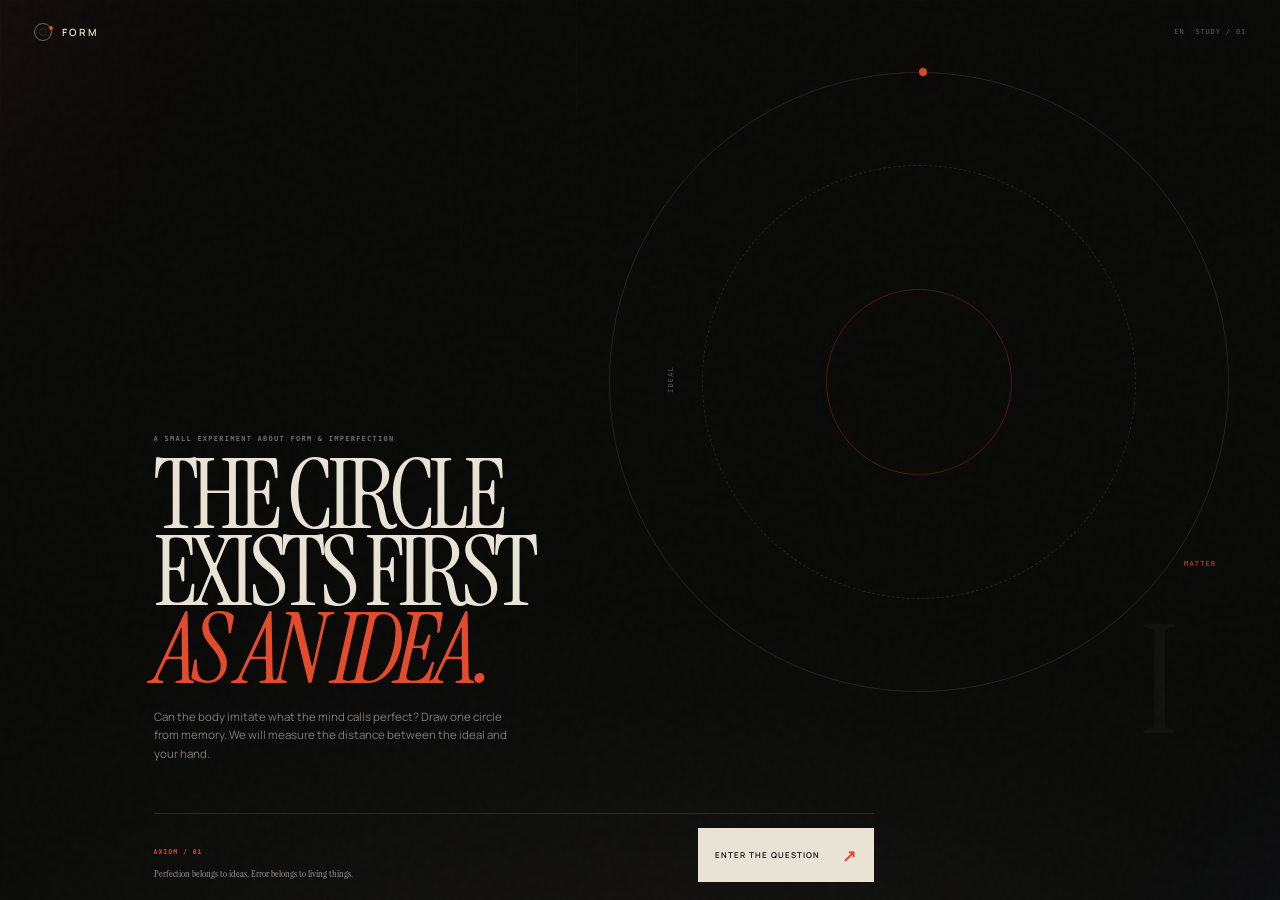
==== commit 1bbbfde3: "fix(circle): repair v7 encoding and cache bust" ====
--- a/circle/index.html
+++ b/circle/index.html
@@ -92,6 +92,6 @@
   <div class="whisper" data-i18n="whisper">THE HAND KNOWS BEFORE THE MIND CORRECTS IT.</div>
   <div id="toast" class="toast" role="status" aria-live="polite"></div>
 
-  <script type="module" src="./main.js?v=7"></script>
+  <script type="module" src="./main.js?v=7.1"></script>
 </body>
 </html>
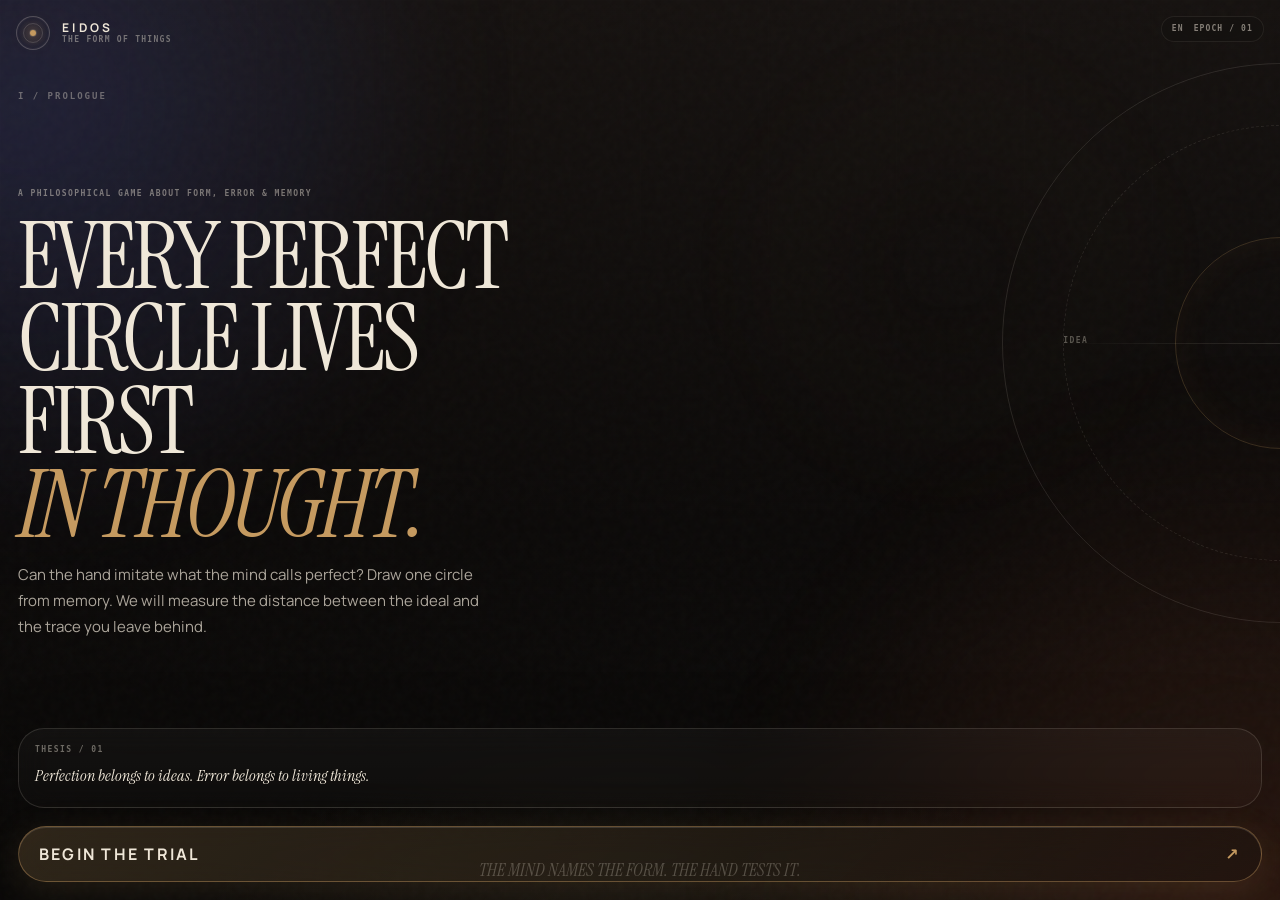
==== commit 06dcb5ab: "feat(circle): rebrand experience as EIDOS v8" ====
--- a/circle/index.html
+++ b/circle/index.html
@@ -3,48 +3,54 @@
 <head>
   <meta charset="utf-8" />
   <meta name="viewport" content="width=device-width,initial-scale=1,viewport-fit=cover,user-scalable=no" />
-  <meta name="theme-color" content="#090908" />
+  <meta name="theme-color" content="#0b0908" />
   <meta name="color-scheme" content="dark" />
-  <meta name="description" content="FORM — Can the hand approach a perfect idea? Draw one circle and measure the distance between form and matter." />
-  <meta property="og:title" content="FORM — The circle exists first as an idea" />
-  <meta property="og:description" content="Draw from memory. Measure the distance between the ideal and the human hand." />
+  <meta name="description" content="EIDOS — a philosophical drawing game about the distance between the ideal and the human hand." />
+  <meta property="og:title" content="EIDOS — The ideal circle lives first in thought" />
+  <meta property="og:description" content="Draw a circle from memory and measure how closely matter can approach an idea." />
   <meta property="og:type" content="website" />
-  <title>FORM — Circle / Matter</title>
+  <title>EIDOS — A Study of Form</title>
   <link rel="icon" href="./favicon.svg" type="image/svg+xml" />
   <link rel="preconnect" href="https://fonts.googleapis.com" />
   <link rel="preconnect" href="https://fonts.gstatic.com" crossorigin />
-  <link href="https://fonts.googleapis.com/css2?family=Instrument+Serif:ital@0;1&family=Manrope:wght@400;500;600&display=swap" rel="stylesheet" />
-  <link rel="stylesheet" href="./styles.css?v=7" />
+  <link href="https://fonts.googleapis.com/css2?family=Instrument+Serif:ital@0;1&family=Manrope:wght@400;500;600;700&display=swap" rel="stylesheet" />
+  <link rel="stylesheet" href="./styles.css?v=8" />
 </head>
 <body data-mode="intro">
   <div class="world" aria-hidden="true">
-    <div class="light light-a"></div><div class="light light-b"></div>
-    <div class="veil"></div><div class="grain"></div>
+    <div class="light light-a"></div>
+    <div class="light light-b"></div>
+    <div class="aura aura-a"></div>
+    <div class="aura aura-b"></div>
+    <div class="veil"></div>
+    <div class="grain"></div>
   </div>
   <canvas id="draw" aria-label="Circle drawing surface"></canvas>
 
   <header class="chrome">
     <button id="homeButton" class="brand" type="button" aria-label="Return to start">
-      <span class="brand-mark" aria-hidden="true"><i></i></span><span>FORM</span>
+      <span class="brand-mark" aria-hidden="true"><i></i><u></u></span>
+      <span class="brand-text"><strong>EIDOS</strong><small>THE FORM OF THINGS</small></span>
     </button>
-    <div class="meta"><span id="localeBadge">EN</span><span>STUDY / 01</span><span id="bestBadge" hidden>PB <b>—</b></span></div>
+    <div class="meta"><span id="localeBadge">EN</span><span>EPOCH / 01</span><span id="bestBadge" hidden>PB <b>—</b></span></div>
   </header>
 
   <main class="app">
     <section id="intro" class="scene intro is-active">
       <div class="orbital" aria-hidden="true">
-        <span class="orbit o1"></span><span class="orbit o2"></span><span class="orbit o3"></span><span class="orbit-node"></span>
-        <span class="ideal-word">IDEAL</span><span class="matter-word">MATTER</span>
+        <span class="orbit o1"></span><span class="orbit o2"></span><span class="orbit o3"></span>
+        <span class="orbit-line"></span><span class="orbit-node"></span>
+        <span class="ideal-word">IDEA</span><span class="matter-word">MATTER</span>
       </div>
-      <div class="chapter">I</div>
+      <div class="chapter">I / PROLOGUE</div>
       <div class="intro-copy">
-        <p class="micro" data-i18n="introMicro">A SMALL EXPERIMENT ABOUT FORM &amp; IMPERFECTION</p>
-        <h1 data-i18n-html="introTitle">THE CIRCLE<br>EXISTS FIRST<br><em>AS AN IDEA.</em></h1>
-        <p class="lede" data-i18n="introLede">Can the body imitate what the mind calls perfect? Draw one circle from memory. We will measure the distance between the ideal and your hand.</p>
+        <p class="micro" data-i18n="introMicro">A PHILOSOPHICAL GAME ABOUT FORM, ERROR &amp; MEMORY</p>
+        <h1 data-i18n-html="introTitle">EVERY PERFECT<br>CIRCLE LIVES FIRST<br><em>IN THOUGHT.</em></h1>
+        <p class="lede" data-i18n="introLede">Can the hand imitate what the mind calls perfect? Draw one circle from memory. We will measure the distance between the ideal and the trace you leave behind.</p>
       </div>
       <div class="intro-foot">
-        <p class="axiom"><span>AXIOM / 01</span><b data-i18n="axiom">Perfection belongs to ideas. Error belongs to living things.</b></p>
-        <button id="startButton" class="enter" type="button"><span data-i18n="enter">ENTER THE QUESTION</span><i>↗</i></button>
+        <p class="axiom"><span>THESIS / 01</span><b data-i18n="axiom">Perfection belongs to ideas. Error belongs to living things.</b></p>
+        <button id="startButton" class="enter" type="button"><span data-i18n="enter">BEGIN THE TRIAL</span><i>↗</i></button>
       </div>
     </section>
 
@@ -54,21 +60,21 @@
         <span class="dial-axis x"></span><span class="dial-axis y"></span><span class="dial-core"></span>
       </div>
       <div class="ready-copy">
-        <p class="micro" data-i18n="readyMicro">DO NOT CORRECT YOURSELF</p>
-        <h2 data-i18n-html="readyTitle">DRAW FROM<br><em>MEMORY.</em></h2>
-        <p data-i18n="readyLede">One continuous gesture. Make a large closed loop and release when the shape feels complete.</p>
+        <p class="micro" data-i18n="readyMicro">DO NOT CORRECT THE HAND</p>
+        <h2 data-i18n-html="readyTitle">DRAW THE IDEA<br><em>FROM MEMORY.</em></h2>
+        <p data-i18n="readyLede">One continuous gesture. Draw one large closed circle. Release at the exact moment it feels complete.</p>
       </div>
-      <div class="ready-foot"><span class="pulse"></span><span data-i18n="awaiting">AWAITING THE HAND</span><i></i><span data-i18n="oneStroke">ONE STROKE</span></div>
+      <div class="ready-foot"><span class="pulse"></span><span data-i18n="awaiting">THE CANVAS IS WAITING</span><i></i><span data-i18n="oneStroke">ONE GESTURE ONLY</span></div>
     </section>
 
     <section id="result" class="scene result" aria-live="polite">
-      <div class="result-head"><div><span data-i18n="resultHead">FORM / MATTER</span><b id="traceId">TRACE / ----</b></div><span id="runLabel">RUN / 001</span></div>
+      <div class="result-head"><div><span data-i18n="resultHead">IDEA / MATTER</span><b id="traceId">TRACE / ----</b></div><span id="runLabel">RUN / 001</span></div>
       <div id="resultVisual" class="result-visual" aria-hidden="true">
         <span class="ideal-label" data-i18n="ideal">IDEAL</span><span class="trace-label" data-i18n="trace">TRACE</span>
         <div class="result-halo"></div><div class="result-cross"></div>
       </div>
       <div class="result-sheet">
-        <span class="score-kicker" data-i18n="scoreKicker">PROXIMITY TO THE IDEAL</span>
+        <span class="score-kicker" data-i18n="scoreKicker">PROXIMITY TO THE IDEA</span>
         <div class="score"><strong id="scoreValue">0.000</strong><sup>%</sup></div>
         <h2 id="verdict">—</h2>
         <p id="resultNote">—</p>
@@ -80,7 +86,7 @@
           <div><span data-i18n="path">PATH EXCESS</span><b id="mPath">—</b></div>
         </div>
         <div class="actions">
-          <button id="againButton" class="action primary" type="button"><span data-i18n="again">QUESTION AGAIN</span><i>→</i></button>
+          <button id="againButton" class="action primary" type="button"><span data-i18n="again">TRY AGAIN</span><i>→</i></button>
           <button id="shareButton" class="action" type="button"><span data-i18n="share">SHARE THE TRACE</span><i>↗</i></button>
         </div>
         <div id="newBest" class="new-best" hidden data-i18n="newBest">NEW PERSONAL BEST / STORED ON THIS DEVICE</div>
@@ -88,10 +94,10 @@
     </section>
   </main>
 
-  <aside id="traceHud" class="trace-hud" aria-hidden="true"><span data-i18n="liveTrace">LIVE TRACE</span><b id="pointCount">000</b><i></i><span data-i18n="dontThink">DON'T THINK. CONTINUE.</span></aside>
-  <div class="whisper" data-i18n="whisper">THE HAND KNOWS BEFORE THE MIND CORRECTS IT.</div>
+  <aside id="traceHud" class="trace-hud" aria-hidden="true"><span data-i18n="liveTrace">LIVE TRACE</span><b id="pointCount">000</b><i></i><span data-i18n="dontThink">LET THE HAND DECIDE.</span></aside>
+  <div class="whisper" data-i18n="whisper">THE MIND NAMES THE FORM. THE HAND TESTS IT.</div>
   <div id="toast" class="toast" role="status" aria-live="polite"></div>
 
-  <script type="module" src="./main.js?v=7.1"></script>
+  <script type="module" src="./main.js?v=8"></script>
 </body>
 </html>
--- a/circle/styles.css
+++ b/circle/styles.css
@@ -1,10 +1,119 @@
-:root{--bg:#090908;--paper:#e9e3d6;--ink:#0a0a09;--red:#e34b2d;--blue:#5f6dff;--muted:rgba(233,227,214,.52);--hair:rgba(233,227,214,.13);--safe-t:env(safe-area-inset-top,0px);--safe-b:env(safe-area-inset-bottom,0px);--ease:cubic-bezier(.16,1,.3,1)}
-*{box-sizing:border-box}html,body{margin:0;width:100%;height:100%;overflow:hidden;background:var(--bg);color:var(--paper)}body{font-family:Manrope,system-ui,sans-serif;-webkit-font-smoothing:antialiased;touch-action:none;user-select:none;overscroll-behavior:none}button{font:inherit;color:inherit}.world{position:fixed;inset:0;overflow:hidden;background:radial-gradient(90% 60% at 50% 115%,#171614 0,#0c0c0b 50%,#090908 78%);z-index:0}.light{position:absolute;border-radius:50%;filter:blur(40px);opacity:.25}.light-a{width:75vmax;height:75vmax;left:-54vmax;top:-42vmax;background:radial-gradient(circle,rgba(227,75,45,.36),transparent 65%);animation:driftA 16s ease-in-out infinite alternate}.light-b{width:68vmax;height:68vmax;right:-50vmax;bottom:-45vmax;background:radial-gradient(circle,rgba(95,109,255,.24),transparent 65%);animation:driftB 21s ease-in-out infinite alternate}@keyframes driftA{to{transform:translate(8vmax,7vmax) scale(1.08)}}@keyframes driftB{to{transform:translate(-6vmax,-5vmax) scale(1.12)}}.veil{position:absolute;inset:0;background:linear-gradient(90deg,rgba(255,255,255,.018) 1px,transparent 1px),linear-gradient(rgba(255,255,255,.014) 1px,transparent 1px);background-size:9vw 9vw;mask-image:linear-gradient(to bottom,rgba(0,0,0,.6),transparent 75%)}.grain{position:absolute;inset:0;opacity:.022;background-image:url("data:image/svg+xml,%3Csvg viewBox='0 0 140 140' xmlns='http://www.w3.org/2000/svg'%3E%3Cfilter id='n'%3E%3CfeTurbulence type='fractalNoise' baseFrequency='.86' numOctaves='3' stitchTiles='stitch'/%3E%3C/filter%3E%3Crect width='100%25' height='100%25' filter='url(%23n)' opacity='.8'/%3E%3C/svg%3E")}#draw{position:fixed;inset:0;width:100%;height:100%;z-index:8;pointer-events:none}.chrome{position:fixed;z-index:30;left:0;right:0;top:0;display:flex;justify-content:space-between;align-items:center;padding:calc(17px + var(--safe-t)) 18px 12px;pointer-events:none;transition:.35s var(--ease)}.brand{pointer-events:auto;display:flex;align-items:center;gap:10px;background:none;border:0;padding:6px 0;font-size:10px;font-weight:600;letter-spacing:.24em}.brand-mark{width:18px;height:18px;border:1px solid rgba(233,227,214,.42);border-radius:50%;position:relative}.brand-mark:before{content:"";position:absolute;inset:4px;border:1px solid rgba(233,227,214,.16);border-radius:50%}.brand-mark i{position:absolute;width:4px;height:4px;border-radius:50%;background:var(--red);top:2px;right:-2px;box-shadow:0 0 16px rgba(227,75,45,.5)}.meta{display:flex;gap:11px;font:500 7px/1 ui-monospace,SFMono-Regular,Menlo,monospace;letter-spacing:.12em;color:rgba(233,227,214,.38)}.meta b{color:var(--paper)}.app{position:fixed;inset:0;z-index:10;pointer-events:none}.scene{position:absolute;inset:0;opacity:0;visibility:hidden;pointer-events:none;transition:opacity .65s var(--ease),visibility .65s}.scene.is-active{opacity:1;visibility:visible;pointer-events:auto}.micro{margin:0;font:600 7px/1.3 ui-monospace,SFMono-Regular,Menlo,monospace;letter-spacing:.18em;color:rgba(233,227,214,.46)}
-.intro{padding:calc(78px + var(--safe-t)) 18px calc(18px + var(--safe-b));display:grid;grid-template-rows:1fr auto}.orbital{position:absolute;width:min(118vw,520px);aspect-ratio:1;right:-42vw;top:8vh;opacity:.95}.orbit{position:absolute;border-radius:50%}.o1{inset:0;border:1px solid rgba(233,227,214,.12)}.o2{inset:15%;border:1px dashed rgba(233,227,214,.12);animation:spin 28s linear infinite}.o3{inset:35%;border:1px solid rgba(227,75,45,.3)}@keyframes spin{to{transform:rotate(360deg)}}.orbit-node{position:absolute;width:8px;height:8px;border-radius:50%;background:var(--red);left:50%;top:-4px;box-shadow:0 0 28px rgba(227,75,45,.45)}.ideal-word,.matter-word{position:absolute;font:500 7px/1 ui-monospace,SFMono-Regular,Menlo,monospace;letter-spacing:.17em}.ideal-word{left:8%;top:49%;color:rgba(233,227,214,.4);transform:rotate(-90deg)}.matter-word{right:2%;bottom:20%;color:var(--red)}.chapter{position:absolute;right:16px;bottom:18vh;font:400 min(36vw,150px)/.75 'Instrument Serif',Georgia,serif;color:rgba(233,227,214,.035)}.intro-copy{align-self:end;position:relative;z-index:2;padding-bottom:5.5vh;max-width:680px}.intro-copy h1{margin:14px 0 19px;font:400 clamp(52px,15.8vw,96px)/.8 'Instrument Serif',Georgia,serif;letter-spacing:-.055em}.intro-copy h1 span,.intro-copy h1 em{display:block}.intro-copy h1 em{color:var(--red);font-weight:400}.lede{margin:0;max-width:370px;font-size:11.5px;line-height:1.62;color:var(--muted)}.intro-foot{display:grid;grid-template-columns:1fr auto;align-items:end;gap:14px;border-top:1px solid var(--hair);padding-top:14px}.axiom{margin:0;max-width:235px}.axiom span{display:block;margin-bottom:5px;font:600 6.5px/1 ui-monospace,SFMono-Regular,Menlo,monospace;letter-spacing:.15em;color:var(--red)}.axiom b{font:400 10px/1.45 'Instrument Serif',Georgia,serif;color:rgba(233,227,214,.67)}.enter{height:54px;border:1px solid rgba(233,227,214,.22);background:var(--paper);color:var(--ink);padding:0 16px;display:flex;align-items:center;gap:22px;min-width:144px;justify-content:space-between;font:600 8px/1 Manrope,sans-serif;letter-spacing:.12em}.enter i{font-style:normal;font-size:17px;color:var(--red)}
-.ready{display:grid;place-items:center;text-align:center;padding:88px 22px calc(26px + var(--safe-b))}.dial{position:absolute;width:min(88vw,470px);aspect-ratio:1}.dial-ring{position:absolute;border-radius:50%}.d1{inset:0;border:1px solid rgba(233,227,214,.12)}.d2{inset:12%;border:1px dashed rgba(233,227,214,.11);animation:spin 34s linear infinite reverse}.d3{inset:36%;border:1px solid rgba(227,75,45,.3)}.dial-axis{position:absolute;left:50%;top:50%;background:rgba(233,227,214,.08);transform:translate(-50%,-50%)}.dial-axis.x{width:112%;height:1px}.dial-axis.y{height:112%;width:1px}.dial-core{position:absolute;width:6px;height:6px;border-radius:50%;left:50%;top:50%;transform:translate(-50%,-50%);background:var(--paper);box-shadow:0 0 22px rgba(233,227,214,.35)}.ready-copy{position:relative;z-index:2}.ready-copy h2{margin:11px 0 14px;font:400 clamp(50px,15vw,88px)/.82 'Instrument Serif',Georgia,serif;letter-spacing:-.05em}.ready-copy h2 em{color:var(--red);font-weight:400}.ready-copy>p:last-child{max-width:305px;margin:0 auto;font-size:11px;line-height:1.55;color:var(--muted)}.ready-foot{position:absolute;left:50%;bottom:calc(20px + var(--safe-b));transform:translateX(-50%);display:flex;align-items:center;gap:8px;white-space:nowrap;font:500 6.5px/1 ui-monospace,SFMono-Regular,Menlo,monospace;letter-spacing:.14em;color:rgba(233,227,214,.38)}.ready-foot i{width:28px;height:1px;background:var(--hair)}.pulse{width:5px;height:5px;border-radius:50%;background:var(--red);box-shadow:0 0 14px rgba(227,75,45,.6);animation:pulse 1.4s ease-in-out infinite}@keyframes pulse{50%{opacity:.25;transform:scale(.65)}}
-.result{padding:calc(74px + var(--safe-t)) 18px calc(16px + var(--safe-b));display:grid;grid-template-rows:auto 1fr auto}.result-head{display:flex;justify-content:space-between;font:500 6.5px/1.5 ui-monospace,SFMono-Regular,Menlo,monospace;letter-spacing:.13em;color:rgba(233,227,214,.38)}.result-head div{display:flex;flex-direction:column;gap:3px}.result-head b{font-weight:600;color:var(--paper)}.result-visual{position:absolute;right:-22vw;top:14vh;width:min(78vw,380px);aspect-ratio:1;border:1px solid rgba(233,227,214,.11);border-radius:50%;opacity:.8}.result-halo{position:absolute;inset:18%;border:1px dashed rgba(227,75,45,.25);border-radius:50%}.result-cross:before,.result-cross:after{content:"";position:absolute;left:50%;top:50%;background:rgba(233,227,214,.07);transform:translate(-50%,-50%)}.result-cross:before{width:112%;height:1px}.result-cross:after{height:112%;width:1px}.ideal-label,.trace-label{position:absolute;font:500 6px/1 ui-monospace,SFMono-Regular,Menlo,monospace;letter-spacing:.13em}.ideal-label{left:3%;top:50%;color:rgba(233,227,214,.4);transform:rotate(-90deg)}.trace-label{right:8%;bottom:15%;color:var(--red)}.result-sheet{align-self:end;position:relative;z-index:2;max-width:580px}.score-kicker{font:600 6.5px/1 ui-monospace,SFMono-Regular,Menlo,monospace;letter-spacing:.16em;color:rgba(233,227,214,.42)}.score{display:flex;align-items:flex-start;margin:9px 0 9px;line-height:.76;letter-spacing:-.065em}.score strong{font-size:clamp(72px,21vw,122px);font-weight:500;font-variant-numeric:tabular-nums}.score sup{font:400 22px/1 'Instrument Serif',Georgia,serif;margin:5px 0 0 6px;color:var(--red)}.result-sheet>h2{margin:0 0 5px;font:400 clamp(28px,8vw,44px)/1 'Instrument Serif',Georgia,serif;letter-spacing:-.03em}.result-sheet>p{margin:0;max-width:360px;font-size:10.5px;line-height:1.5;color:var(--muted)}.thesis{margin-top:12px;border-left:1px solid var(--red);padding-left:11px;max-width:360px}.thesis span{font:600 6px/1 ui-monospace,SFMono-Regular,Menlo,monospace;letter-spacing:.15em;color:var(--red)}.thesis p{margin:4px 0 0;font:400 12.5px/1.35 'Instrument Serif',Georgia,serif;color:rgba(233,227,214,.76)}.metrics{margin-top:14px;display:grid;grid-template-columns:1fr 1fr;border-top:1px solid var(--hair);border-bottom:1px solid var(--hair)}.metrics div{display:flex;justify-content:space-between;align-items:center;padding:9px 0}.metrics div:nth-child(odd){padding-right:10px}.metrics div:nth-child(even){padding-left:10px;border-left:1px solid var(--hair)}.metrics div:nth-child(n+3){border-top:1px solid var(--hair)}.metrics span{font:500 6px/1 ui-monospace,SFMono-Regular,Menlo,monospace;letter-spacing:.11em;color:rgba(233,227,214,.36)}.metrics b{font:600 11px/1 ui-monospace,SFMono-Regular,Menlo,monospace}.actions{display:grid;grid-template-columns:1fr 1fr;gap:8px;margin-top:12px}.action{height:46px;border:1px solid rgba(233,227,214,.18);background:transparent;padding:0 12px;display:flex;align-items:center;justify-content:space-between;font:600 7.5px/1 Manrope,sans-serif;letter-spacing:.1em}.action.primary{background:var(--paper);color:var(--ink)}.action i{font-style:normal;font-size:14px;color:var(--red)}.new-best{margin-top:8px;font:500 6px/1 ui-monospace,SFMono-Regular,Menlo,monospace;letter-spacing:.11em;color:var(--red)}
-.trace-hud{position:fixed;z-index:28;left:18px;bottom:calc(19px + var(--safe-b));display:flex;align-items:center;gap:8px;opacity:0;transform:translateY(7px);transition:.2s var(--ease);font:500 6.5px/1 ui-monospace,SFMono-Regular,Menlo,monospace;letter-spacing:.12em;color:rgba(233,227,214,.42);pointer-events:none}.trace-hud.is-visible{opacity:1;transform:none}.trace-hud b{color:var(--paper)}.trace-hud i{width:28px;height:1px;background:linear-gradient(90deg,var(--red),transparent)}.whisper{position:fixed;z-index:28;right:18px;bottom:calc(19px + var(--safe-b));opacity:0;transition:.2s;font:400 7px/1.2 'Instrument Serif',Georgia,serif;font-style:italic;color:rgba(233,227,214,.42);pointer-events:none}.toast{position:fixed;z-index:60;left:50%;bottom:calc(22px + var(--safe-b));transform:translate(-50%,9px);opacity:0;background:var(--paper);color:var(--ink);padding:10px 12px;font:600 7px/1 Manrope,sans-serif;letter-spacing:.09em;transition:.22s;white-space:nowrap}.toast.is-visible{opacity:1;transform:translate(-50%,0)}body.is-drawing .chrome{opacity:.12;transform:translateY(-4px)}body.is-drawing .scene{opacity:0!important}body.is-drawing .whisper{opacity:1}body.is-drawing .world .veil{opacity:.28}
-@media(min-width:760px){.chrome{padding-left:34px;padding-right:34px}.intro{padding-left:5vw;padding-right:5vw}.intro-copy{padding-left:7vw}.intro-foot{margin-left:7vw;max-width:720px}.orbital{right:4vw;top:8vh;width:min(52vw,620px)}.chapter{right:8vw}.result{padding-left:5vw;padding-right:5vw}.result-sheet{margin-left:7vw}.result-visual{right:8vw;top:12vh;width:min(38vw,470px)}}
-@media(max-height:700px){.intro-copy{padding-bottom:2vh}.intro-copy h1{font-size:clamp(45px,13vw,70px);margin-bottom:12px}.lede{font-size:10.5px}.enter{height:47px}.ready-copy h2{font-size:clamp(44px,13vw,70px)}.result-sheet{transform:scale(.94);transform-origin:left bottom}.result-visual{top:11vh}}@media(max-width:370px){.meta span:nth-child(2){display:none}.intro-copy h1{font-size:50px}.lede{font-size:10.5px}.axiom{max-width:180px}.enter{min-width:128px;padding:0 12px}.actions{gap:6px}.action{font-size:7px}}@media(prefers-reduced-motion:reduce){*,*:before,*:after{animation:none!important;transition-duration:.001ms!important}}
-
-.intro.is-active .intro-copy{animation:enterCopy .8s var(--ease) both}.intro.is-active .orbital{animation:enterOrbit 1.1s var(--ease) both}.result.is-active .result-sheet{animation:resultRise .72s var(--ease) both}.result.is-active .result-visual{animation:resultArt .95s var(--ease) both}@keyframes enterCopy{from{opacity:0;transform:translateY(18px);filter:blur(7px)}to{opacity:1;transform:none;filter:none}}@keyframes enterOrbit{from{opacity:0;transform:scale(.92) rotate(-8deg)}to{opacity:.95;transform:none}}@keyframes resultRise{from{opacity:0;transform:translateY(16px)}to{opacity:1;transform:none}}@keyframes resultArt{from{opacity:0;transform:scale(.86) rotate(-5deg);filter:blur(8px)}to{opacity:.8;transform:none;filter:none}}
+:root{
+  --bg:#0b0908;
+  --bg-soft:#13100f;
+  --paper:#efe7d8;
+  --paper-soft:rgba(239,231,216,.7);
+  --gold:#c59a60;
+  --gold-soft:rgba(197,154,96,.28);
+  --blue:#6478ff;
+  --red:#c85f36;
+  --line:rgba(239,231,216,.14);
+  --line-soft:rgba(239,231,216,.08);
+  --safe-t:env(safe-area-inset-top,0px);
+  --safe-b:env(safe-area-inset-bottom,0px);
+  --ease:cubic-bezier(.16,1,.3,1)
+}
+*{box-sizing:border-box}
+html,body{margin:0;width:100%;height:100%;overflow:hidden;background:var(--bg);color:var(--paper)}
+body{font-family:Manrope,system-ui,sans-serif;-webkit-font-smoothing:antialiased;touch-action:none;user-select:none;overscroll-behavior:none}
+button{font:inherit;color:inherit}
+.world{position:fixed;inset:0;overflow:hidden;background:
+  radial-gradient(80% 70% at 50% 115%, rgba(197,154,96,.10), transparent 48%),
+  linear-gradient(180deg,#15110f 0%,#0b0908 58%,#090807 100%);z-index:0}
+.light,.aura{position:absolute;border-radius:50%;filter:blur(50px);pointer-events:none}
+.light-a{width:72vmax;height:72vmax;left:-34vmax;top:-28vmax;background:radial-gradient(circle,rgba(100,120,255,.18),transparent 68%);animation:driftA 18s ease-in-out infinite alternate}
+.light-b{width:84vmax;height:84vmax;right:-40vmax;bottom:-44vmax;background:radial-gradient(circle,rgba(200,95,54,.19),transparent 70%);animation:driftB 20s ease-in-out infinite alternate}
+.aura-a{width:22rem;height:22rem;top:10%;right:12%;border:1px solid rgba(197,154,96,.16);box-shadow:0 0 90px rgba(197,154,96,.08) inset}
+.aura-b{width:16rem;height:16rem;left:8%;bottom:16%;border:1px solid rgba(239,231,216,.08)}
+@keyframes driftA{to{transform:translate(8vmax,4vmax) scale(1.08)}}
+@keyframes driftB{to{transform:translate(-7vmax,-7vmax) scale(1.12)}}
+.veil{position:absolute;inset:0;background:linear-gradient(90deg,rgba(255,255,255,.018) 1px,transparent 1px),linear-gradient(rgba(255,255,255,.014) 1px,transparent 1px);background-size:10vw 10vw;mask-image:linear-gradient(to bottom,rgba(0,0,0,.45),transparent 78%)}
+.grain{position:absolute;inset:0;opacity:.03;background-image:url("data:image/svg+xml,%3Csvg viewBox='0 0 140 140' xmlns='http://www.w3.org/2000/svg'%3E%3Cfilter id='n'%3E%3CfeTurbulence type='fractalNoise' baseFrequency='.84' numOctaves='3' stitchTiles='stitch'/%3E%3C/filter%3E%3Crect width='100%25' height='100%25' filter='url(%23n)' opacity='.85'/%3E%3C/svg%3E")}
+#draw{position:fixed;inset:0;width:100%;height:100%;z-index:8;pointer-events:none}
+.chrome{position:fixed;inset:0 0 auto 0;display:flex;justify-content:space-between;align-items:flex-start;padding:calc(16px + var(--safe-t)) 16px 12px;z-index:30;pointer-events:none}
+.brand{pointer-events:auto;display:flex;align-items:center;gap:12px;padding:0;border:0;background:none;text-align:left}
+.brand-mark{width:34px;height:34px;border-radius:50%;border:1px solid rgba(239,231,216,.24);display:grid;place-items:center;position:relative;background:radial-gradient(circle at 50% 50%, rgba(197,154,96,.18), transparent 66%);box-shadow:0 0 0 1px rgba(239,231,216,.04) inset}
+.brand-mark i,.brand-mark u{position:absolute;border-radius:50%;border:1px solid rgba(239,231,216,.16);display:block}
+.brand-mark i{inset:6px}.brand-mark u{inset:12px}.brand-mark:after{content:"";position:absolute;width:6px;height:6px;border-radius:50%;background:var(--gold);box-shadow:0 0 18px rgba(197,154,96,.7)}
+.brand-text{display:flex;flex-direction:column;gap:1px}
+.brand-text strong{font:700 12px/1 Manrope,system-ui,sans-serif;letter-spacing:.28em}
+.brand-text small{font:600 8px/1.2 ui-monospace,SFMono-Regular,Menlo,monospace;letter-spacing:.16em;color:rgba(239,231,216,.42)}
+.meta{display:flex;align-items:center;gap:10px;padding:8px 10px;border-radius:999px;background:rgba(20,18,16,.46);border:1px solid var(--line-soft);backdrop-filter:blur(16px);font:600 8px/1 ui-monospace,SFMono-Regular,Menlo,monospace;letter-spacing:.14em;color:rgba(239,231,216,.52)}
+.meta b{color:var(--paper)}
+.app{position:fixed;inset:0;z-index:10;pointer-events:none}
+.scene{position:absolute;inset:0;opacity:0;visibility:hidden;pointer-events:none;transition:opacity .55s var(--ease),visibility .55s}
+.scene.is-active{opacity:1;visibility:visible;pointer-events:auto}
+.micro{margin:0;font:700 8px/1.3 ui-monospace,SFMono-Regular,Menlo,monospace;letter-spacing:.18em;color:rgba(239,231,216,.46)}
+.intro{padding:calc(92px + var(--safe-t)) 18px calc(18px + var(--safe-b));display:grid;grid-template-rows:auto 1fr auto}
+.chapter{align-self:start;font:700 9px/1 ui-monospace,SFMono-Regular,Menlo,monospace;letter-spacing:.22em;color:rgba(239,231,216,.38)}
+.orbital{position:absolute;right:-22vw;top:7vh;width:min(122vw,560px);aspect-ratio:1;border-radius:50%;opacity:.95}
+.orbit{position:absolute;border-radius:50%}
+.o1{inset:0;border:1px solid rgba(239,231,216,.12)}
+.o2{inset:11%;border:1px dashed rgba(239,231,216,.11);animation:spin 32s linear infinite}
+.o3{inset:31%;border:1px solid rgba(197,154,96,.24);box-shadow:0 0 48px rgba(197,154,96,.06) inset}
+.orbit-line{position:absolute;left:8%;right:8%;top:50%;height:1px;background:linear-gradient(90deg,transparent,rgba(239,231,216,.14),transparent)}
+.orbit-node{position:absolute;width:10px;height:10px;border-radius:50%;background:var(--gold);left:62%;top:8%;box-shadow:0 0 22px rgba(197,154,96,.7)}
+@keyframes spin{to{transform:rotate(360deg)}}
+.ideal-word,.matter-word{position:absolute;font:700 8px/1 ui-monospace,SFMono-Regular,Menlo,monospace;letter-spacing:.18em;color:rgba(239,231,216,.35)}
+.ideal-word{left:11%;top:49%}.matter-word{right:9%;top:49%}
+.intro-copy{align-self:center;max-width:min(92vw,31rem);display:grid;gap:16px;position:relative;z-index:1}
+.intro h1,.ready h2{margin:0;font-family:"Instrument Serif",serif;font-size:clamp(3rem,13vw,5.8rem);line-height:.89;letter-spacing:-.035em;font-weight:400;text-wrap:balance}
+.intro h1 em,.ready h2 em{font-style:italic;color:var(--gold)}
+.lede,.ready-copy p:not(.micro){margin:0;max-width:30rem;font-size:15px;line-height:1.72;color:var(--paper-soft)}
+.intro-foot{display:grid;gap:18px;align-self:end}
+.axiom{display:grid;gap:8px;margin:0;padding:16px 16px 18px;border:1px solid var(--line);background:linear-gradient(180deg,rgba(255,255,255,.03),rgba(255,255,255,.01));backdrop-filter:blur(14px);border-radius:26px;box-shadow:0 24px 80px rgba(0,0,0,.22)}
+.axiom span,.score-kicker,.result-head span,.thesis span,.metrics span,.new-best,.trace-hud,.toast{font:700 8px/1.3 ui-monospace,SFMono-Regular,Menlo,monospace;letter-spacing:.18em}
+.axiom span{color:rgba(239,231,216,.42)}.axiom b{font:400 1rem/1.6 "Instrument Serif",serif;color:var(--paper);font-style:italic}
+.enter{display:flex;align-items:center;justify-content:space-between;gap:12px;padding:16px 20px;border-radius:999px;border:1px solid rgba(197,154,96,.42);background:linear-gradient(135deg,rgba(197,154,96,.20),rgba(20,18,16,.28));backdrop-filter:blur(20px);box-shadow:0 8px 36px rgba(197,154,96,.14), inset 0 1px 0 rgba(255,255,255,.12);pointer-events:auto;text-transform:uppercase;letter-spacing:.14em;font-weight:700}
+.enter i,.action i{font-style:normal;font-size:16px;color:var(--gold)}
+.ready{padding:calc(92px + var(--safe-t)) 18px calc(18px + var(--safe-b));display:grid;grid-template-rows:1fr auto auto;align-items:center}
+.dial{position:absolute;left:50%;top:50%;transform:translate(-50%,-50%);width:min(88vw,27rem);aspect-ratio:1;border-radius:50%}
+.dial-ring,.dial-axis,.dial-core{position:absolute}
+.dial-ring{border-radius:50%}.d1{inset:0;border:1px solid rgba(239,231,216,.18)}.d2{inset:13%;border:1px dashed rgba(239,231,216,.14)}.d3{inset:27%;border:1px solid rgba(197,154,96,.24)}
+.dial-axis{background:linear-gradient(90deg,transparent,rgba(239,231,216,.16),transparent)}.dial-axis.x{left:6%;right:6%;top:50%;height:1px}.dial-axis.y{top:6%;bottom:6%;left:50%;width:1px;background:linear-gradient(180deg,transparent,rgba(239,231,216,.16),transparent)}
+.dial-core{inset:43%;border-radius:50%;background:radial-gradient(circle, rgba(197,154,96,.6), rgba(197,154,96,.08) 62%, transparent 68%);box-shadow:0 0 60px rgba(197,154,96,.18)}
+.ready-copy{position:relative;z-index:1;display:grid;gap:14px;align-self:end;max-width:28rem}
+.ready-foot{display:flex;align-items:center;justify-content:space-between;gap:10px;margin-top:22px;padding:12px 14px;border-top:1px solid var(--line);color:rgba(239,231,216,.58);font:700 8px/1.1 ui-monospace,SFMono-Regular,Menlo,monospace;letter-spacing:.16em}
+.ready-foot i{flex:1;height:1px;background:linear-gradient(90deg,rgba(239,231,216,.22),transparent)}
+.pulse{width:8px;height:8px;border-radius:50%;background:var(--gold);box-shadow:0 0 18px rgba(197,154,96,.85);animation:pulse 1.8s ease-in-out infinite}@keyframes pulse{50%{transform:scale(1.2);opacity:.55}}
+.result{padding:calc(92px + var(--safe-t)) 18px calc(18px + var(--safe-b));display:grid;grid-template-rows:auto auto 1fr;gap:16px}
+.result-head{display:flex;justify-content:space-between;align-items:flex-start;gap:12px;color:rgba(239,231,216,.52)}
+.result-head b{display:block;margin-top:4px;color:var(--paper);font:700 11px/1.2 ui-monospace,SFMono-Regular,Menlo,monospace;letter-spacing:.17em}
+.result-visual{position:relative;height:min(34vh,17rem);border-radius:34px;border:1px solid var(--line);background:radial-gradient(circle at 50% 50%, rgba(197,154,96,.08), rgba(255,255,255,.02) 38%, rgba(255,255,255,.01) 60%);overflow:hidden;backdrop-filter:blur(16px);box-shadow:0 28px 80px rgba(0,0,0,.22) inset,0 20px 50px rgba(0,0,0,.18)}
+.result-halo{position:absolute;inset:16%;border-radius:50%;border:1px solid rgba(239,231,216,.14)}
+.result-cross{position:absolute;left:50%;top:50%;width:1px;height:76%;transform:translate(-50%,-50%);background:linear-gradient(180deg,transparent,rgba(239,231,216,.14),transparent)}
+.result-cross:after{content:"";position:absolute;top:50%;left:-38vw;right:-38vw;height:1px;background:linear-gradient(90deg,transparent,rgba(239,231,216,.14),transparent)}
+.ideal-label,.trace-label{position:absolute;font:700 8px/1 ui-monospace,SFMono-Regular,Menlo,monospace;letter-spacing:.18em;color:rgba(239,231,216,.42)}
+.ideal-label{left:16px;top:14px}.trace-label{right:16px;bottom:14px}
+.result-sheet{display:grid;gap:12px;padding:20px 18px 18px;border-radius:30px;border:1px solid var(--line);background:linear-gradient(180deg,rgba(255,255,255,.04),rgba(255,255,255,.015));backdrop-filter:blur(18px);box-shadow:0 28px 100px rgba(0,0,0,.22)}
+.score-kicker{color:rgba(239,231,216,.48)}
+.score{display:flex;align-items:flex-start;gap:4px}.score strong{font-size:clamp(3rem,14vw,5.4rem);line-height:.92;letter-spacing:-.06em}.score sup{font:italic 1.7rem/1 "Instrument Serif",serif;color:var(--gold);margin-top:.2em}
+#verdict{margin:0;font:400 clamp(1.45rem,6vw,2.4rem)/1.02 "Instrument Serif",serif;letter-spacing:-.03em}
+#resultNote,#thesisText{margin:0;color:var(--paper-soft);font-size:14px;line-height:1.62}
+.thesis{display:grid;gap:8px;padding-top:4px}.thesis span{color:rgba(239,231,216,.46)}
+.metrics{display:grid;grid-template-columns:repeat(2,minmax(0,1fr));gap:10px}.metrics div{display:grid;gap:7px;padding:12px 12px 14px;border-radius:18px;border:1px solid var(--line-soft);background:rgba(255,255,255,.02)}
+.metrics b{font-size:1.06rem}
+.actions{display:grid;grid-template-columns:1fr 1fr;gap:10px;margin-top:6px}
+.action{display:flex;justify-content:space-between;align-items:center;gap:10px;padding:15px 16px;border-radius:999px;border:1px solid var(--line);background:rgba(255,255,255,.02);backdrop-filter:blur(14px);text-transform:uppercase;letter-spacing:.13em;font-weight:700;pointer-events:auto}
+.action.primary{border-color:rgba(197,154,96,.34);background:linear-gradient(135deg,rgba(197,154,96,.18),rgba(255,255,255,.03))}
+.new-best{padding:12px 14px;border-radius:16px;background:rgba(197,154,96,.10);border:1px solid rgba(197,154,96,.24);color:rgba(239,231,216,.66)}
+.trace-hud{position:fixed;left:50%;bottom:calc(18px + var(--safe-b));transform:translateX(-50%);display:flex;align-items:center;gap:10px;padding:12px 14px;border-radius:999px;border:1px solid rgba(197,154,96,.26);background:rgba(15,13,12,.74);backdrop-filter:blur(18px);color:rgba(239,231,216,.7);z-index:35;opacity:0;visibility:hidden;transition:.3s var(--ease)}
+.trace-hud b{font-size:11px;color:var(--paper)}.trace-hud i{width:18px;height:1px;background:linear-gradient(90deg,rgba(197,154,96,.5),transparent)}.trace-hud.is-visible{opacity:1;visibility:visible}
+.whisper{position:fixed;left:18px;right:18px;bottom:calc(18px + var(--safe-b));z-index:20;text-align:center;font:italic 18px/1.28 "Instrument Serif",serif;color:rgba(239,231,216,.26);pointer-events:none;transition:opacity .3s var(--ease)}
+body.is-drawing .whisper,body.is-drawing .chrome{opacity:0}
+.toast{position:fixed;left:50%;top:calc(18px + var(--safe-t));transform:translateX(-50%);padding:12px 16px;border-radius:999px;background:rgba(18,15,13,.88);border:1px solid rgba(200,95,54,.28);color:var(--paper);z-index:40;opacity:0;visibility:hidden;transition:.26s var(--ease)}
+.toast.is-visible{opacity:1;visibility:visible}
+@media (max-height:760px){
+  .intro h1,.ready h2{font-size:clamp(2.5rem,12vw,4.7rem)}
+  .lede,.ready-copy p:not(.micro){font-size:14px;line-height:1.6}
+  .result-visual{height:min(29vh,13rem)}
+}
+@media (max-width:380px){
+  .chrome{padding-left:12px;padding-right:12px}
+  .intro,.ready,.result{padding-left:14px;padding-right:14px}
+  .meta{gap:8px;padding:8px 9px}
+  .brand-text small{display:none}
+  .actions{grid-template-columns:1fr}
+  .metrics{grid-template-columns:1fr 1fr}
+}
+@media (prefers-reduced-motion:reduce){*,*:before,*:after{animation:none!important;transition:none!important}}
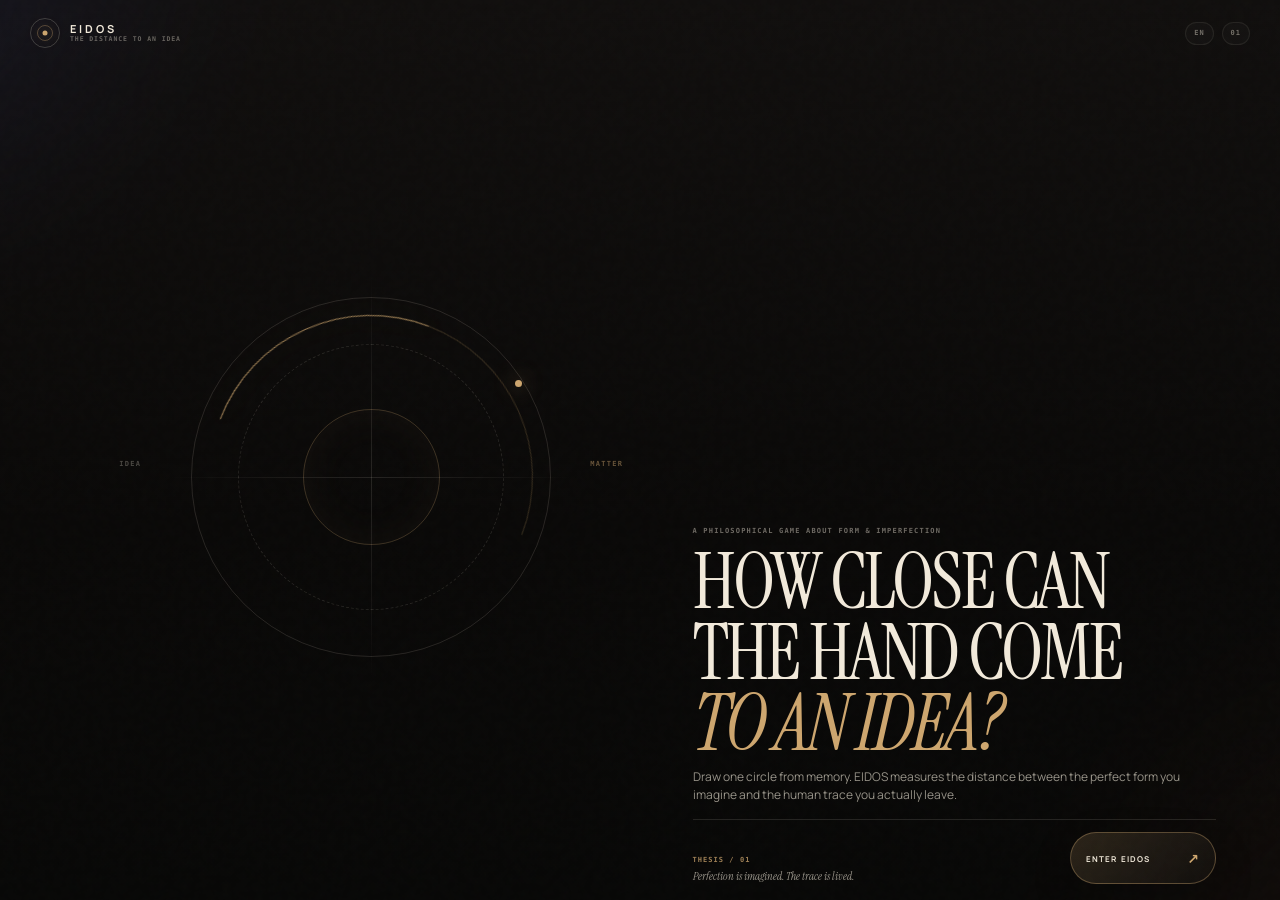
==== commit b82e8e0d: "fix(circle): rebuild EIDOS mobile cinematic layout v9" ====
--- a/circle/index.html
+++ b/circle/index.html
@@ -3,101 +3,102 @@
 <head>
   <meta charset="utf-8" />
   <meta name="viewport" content="width=device-width,initial-scale=1,viewport-fit=cover,user-scalable=no" />
-  <meta name="theme-color" content="#0b0908" />
+  <meta name="theme-color" content="#090807" />
   <meta name="color-scheme" content="dark" />
-  <meta name="description" content="EIDOS — a philosophical drawing game about the distance between the ideal and the human hand." />
-  <meta property="og:title" content="EIDOS — The ideal circle lives first in thought" />
-  <meta property="og:description" content="Draw a circle from memory and measure how closely matter can approach an idea." />
+  <meta name="description" content="EIDOS — a philosophical drawing game about the distance between an ideal form and the human hand." />
+  <meta property="og:title" content="EIDOS — How close can the hand come to an idea?" />
+  <meta property="og:description" content="Draw a circle from memory. Measure the distance between ideal form and human trace." />
   <meta property="og:type" content="website" />
-  <title>EIDOS — A Study of Form</title>
+  <title>EIDOS — The Distance to an Idea</title>
   <link rel="icon" href="./favicon.svg" type="image/svg+xml" />
   <link rel="preconnect" href="https://fonts.googleapis.com" />
   <link rel="preconnect" href="https://fonts.gstatic.com" crossorigin />
   <link href="https://fonts.googleapis.com/css2?family=Instrument+Serif:ital@0;1&family=Manrope:wght@400;500;600;700&display=swap" rel="stylesheet" />
-  <link rel="stylesheet" href="./styles.css?v=8" />
+  <link rel="stylesheet" href="./styles.css?v=9" />
 </head>
 <body data-mode="intro">
-  <div class="world" aria-hidden="true">
-    <div class="light light-a"></div>
-    <div class="light light-b"></div>
-    <div class="aura aura-a"></div>
-    <div class="aura aura-b"></div>
-    <div class="veil"></div>
-    <div class="grain"></div>
-  </div>
+  <div class="atmosphere" aria-hidden="true"><i class="glow g1"></i><i class="glow g2"></i><i class="noise"></i></div>
   <canvas id="draw" aria-label="Circle drawing surface"></canvas>
 
   <header class="chrome">
     <button id="homeButton" class="brand" type="button" aria-label="Return to start">
-      <span class="brand-mark" aria-hidden="true"><i></i><u></u></span>
-      <span class="brand-text"><strong>EIDOS</strong><small>THE FORM OF THINGS</small></span>
+      <span class="brand-glyph" aria-hidden="true"><i></i></span>
+      <span><strong>EIDOS</strong><small>THE DISTANCE TO AN IDEA</small></span>
     </button>
-    <div class="meta"><span id="localeBadge">EN</span><span>EPOCH / 01</span><span id="bestBadge" hidden>PB <b>—</b></span></div>
+    <div class="meta"><span id="localeBadge">EN</span><span>01</span><span id="bestBadge" hidden>PB <b>—</b></span></div>
   </header>
 
   <main class="app">
     <section id="intro" class="scene intro is-active">
-      <div class="orbital" aria-hidden="true">
-        <span class="orbit o1"></span><span class="orbit o2"></span><span class="orbit o3"></span>
-        <span class="orbit-line"></span><span class="orbit-node"></span>
-        <span class="ideal-word">IDEA</span><span class="matter-word">MATTER</span>
+      <div class="visual-stage" aria-hidden="true">
+        <div class="eidos-orbit">
+          <span class="ring ring-1"></span><span class="ring ring-2"></span><span class="ring ring-3"></span>
+          <span class="axis axis-x"></span><span class="axis axis-y"></span><span class="gold-arc"></span><span class="node"></span>
+        </div>
+        <span class="visual-label label-a">IDEA</span><span class="visual-label label-b">MATTER</span>
       </div>
-      <div class="chapter">I / PROLOGUE</div>
-      <div class="intro-copy">
-        <p class="micro" data-i18n="introMicro">A PHILOSOPHICAL GAME ABOUT FORM, ERROR &amp; MEMORY</p>
-        <h1 data-i18n-html="introTitle">EVERY PERFECT<br>CIRCLE LIVES FIRST<br><em>IN THOUGHT.</em></h1>
-        <p class="lede" data-i18n="introLede">Can the hand imitate what the mind calls perfect? Draw one circle from memory. We will measure the distance between the ideal and the trace you leave behind.</p>
+
+      <div class="copy-stage">
+        <p class="eyebrow" data-i18n="introMicro">A PHILOSOPHICAL GAME ABOUT FORM &amp; IMPERFECTION</p>
+        <h1 data-i18n-html="introTitle">HOW CLOSE CAN<br>THE HAND COME<br><em>TO AN IDEA?</em></h1>
+        <p class="lede" data-i18n="introLede">Draw one circle from memory. EIDOS measures the distance between the perfect form you imagine and the human trace you actually leave.</p>
       </div>
-      <div class="intro-foot">
-        <p class="axiom"><span>THESIS / 01</span><b data-i18n="axiom">Perfection belongs to ideas. Error belongs to living things.</b></p>
-        <button id="startButton" class="enter" type="button"><span data-i18n="enter">BEGIN THE TRIAL</span><i>↗</i></button>
+
+      <div class="bottom-stage">
+        <p class="axiom"><span>THESIS / 01</span><b data-i18n="axiom">Perfection is imagined. The trace is lived.</b></p>
+        <button id="startButton" class="cta" type="button"><span data-i18n="enter">ENTER EIDOS</span><i>↗</i></button>
       </div>
     </section>
 
     <section id="ready" class="scene ready">
-      <div class="dial" aria-hidden="true">
-        <span class="dial-ring d1"></span><span class="dial-ring d2"></span><span class="dial-ring d3"></span>
-        <span class="dial-axis x"></span><span class="dial-axis y"></span><span class="dial-core"></span>
+      <div class="visual-stage ready-visual" aria-hidden="true">
+        <div class="eidos-orbit target">
+          <span class="ring ring-1"></span><span class="ring ring-2"></span><span class="ring ring-3"></span>
+          <span class="axis axis-x"></span><span class="axis axis-y"></span><span class="node center-node"></span>
+        </div>
       </div>
-      <div class="ready-copy">
-        <p class="micro" data-i18n="readyMicro">DO NOT CORRECT THE HAND</p>
-        <h2 data-i18n-html="readyTitle">DRAW THE IDEA<br><em>FROM MEMORY.</em></h2>
-        <p data-i18n="readyLede">One continuous gesture. Draw one large closed circle. Release at the exact moment it feels complete.</p>
+      <div class="copy-stage ready-copy">
+        <p class="eyebrow" data-i18n="readyMicro">NO GUIDE. NO CORRECTION.</p>
+        <h2 data-i18n-html="readyTitle">DRAW WHAT<br><em>YOU REMEMBER.</em></h2>
+        <p class="lede" data-i18n="readyLede">One continuous gesture. Draw a large closed circle and release when the form feels complete.</p>
       </div>
-      <div class="ready-foot"><span class="pulse"></span><span data-i18n="awaiting">THE CANVAS IS WAITING</span><i></i><span data-i18n="oneStroke">ONE GESTURE ONLY</span></div>
+      <div class="ready-status"><span class="pulse"></span><span data-i18n="awaiting">TOUCH ANYWHERE TO BEGIN</span><i></i><span data-i18n="oneStroke">ONE TRACE</span></div>
     </section>
 
     <section id="result" class="scene result" aria-live="polite">
-      <div class="result-head"><div><span data-i18n="resultHead">IDEA / MATTER</span><b id="traceId">TRACE / ----</b></div><span id="runLabel">RUN / 001</span></div>
-      <div id="resultVisual" class="result-visual" aria-hidden="true">
-        <span class="ideal-label" data-i18n="ideal">IDEAL</span><span class="trace-label" data-i18n="trace">TRACE</span>
-        <div class="result-halo"></div><div class="result-cross"></div>
-      </div>
-      <div class="result-sheet">
-        <span class="score-kicker" data-i18n="scoreKicker">PROXIMITY TO THE IDEA</span>
-        <div class="score"><strong id="scoreValue">0.000</strong><sup>%</sup></div>
-        <h2 id="verdict">—</h2>
-        <p id="resultNote">—</p>
-        <div class="thesis"><span data-i18n="thesisLabel">THESIS</span><p id="thesisText">—</p></div>
-        <div class="metrics">
-          <div><span data-i18n="radial">RADIAL ERROR</span><b id="mRadial">—</b></div>
-          <div><span data-i18n="closure">CLOSURE</span><b id="mClosure">—</b></div>
-          <div><span data-i18n="coverage">COVERAGE</span><b id="mCoverage">—</b></div>
-          <div><span data-i18n="path">PATH EXCESS</span><b id="mPath">—</b></div>
+      <div class="result-scroll">
+        <div class="result-head"><div><span data-i18n="resultHead">IDEA / TRACE</span><b id="traceId">TRACE / ----</b></div><span id="runLabel">RUN / 001</span></div>
+
+        <div id="resultVisual" class="result-visual" aria-hidden="true">
+          <span class="ideal-label" data-i18n="ideal">IDEAL</span><span class="trace-label" data-i18n="trace">TRACE</span>
+          <div class="result-ring"></div><div class="result-axis x"></div><div class="result-axis y"></div>
         </div>
-        <div class="actions">
-          <button id="againButton" class="action primary" type="button"><span data-i18n="again">TRY AGAIN</span><i>→</i></button>
-          <button id="shareButton" class="action" type="button"><span data-i18n="share">SHARE THE TRACE</span><i>↗</i></button>
+
+        <div class="result-sheet">
+          <span class="score-kicker" data-i18n="scoreKicker">DISTANCE TO THE IDEA</span>
+          <div class="score"><strong id="scoreValue">0.000</strong><sup>%</sup></div>
+          <h2 id="verdict">—</h2>
+          <p id="resultNote">—</p>
+          <div class="thesis"><span data-i18n="thesisLabel">THESIS</span><p id="thesisText">—</p></div>
+          <div class="metrics">
+            <div><span data-i18n="radial">RADIAL ERROR</span><b id="mRadial">—</b></div>
+            <div><span data-i18n="closure">CLOSURE</span><b id="mClosure">—</b></div>
+            <div><span data-i18n="coverage">COVERAGE</span><b id="mCoverage">—</b></div>
+            <div><span data-i18n="path">PATH EXCESS</span><b id="mPath">—</b></div>
+          </div>
+          <div class="actions">
+            <button id="againButton" class="action primary" type="button"><span data-i18n="again">TRY AGAIN</span><i>→</i></button>
+            <button id="shareButton" class="action" type="button"><span data-i18n="share">SHARE TRACE</span><i>↗</i></button>
+          </div>
+          <div id="newBest" class="new-best" hidden data-i18n="newBest">NEW PERSONAL BEST / STORED ON THIS DEVICE</div>
         </div>
-        <div id="newBest" class="new-best" hidden data-i18n="newBest">NEW PERSONAL BEST / STORED ON THIS DEVICE</div>
       </div>
     </section>
   </main>
 
-  <aside id="traceHud" class="trace-hud" aria-hidden="true"><span data-i18n="liveTrace">LIVE TRACE</span><b id="pointCount">000</b><i></i><span data-i18n="dontThink">LET THE HAND DECIDE.</span></aside>
-  <div class="whisper" data-i18n="whisper">THE MIND NAMES THE FORM. THE HAND TESTS IT.</div>
+  <aside id="traceHud" class="trace-hud" aria-hidden="true"><span data-i18n="liveTrace">LIVE TRACE</span><b id="pointCount">000</b><i></i><span data-i18n="dontThink">DON'T CORRECT IT.</span></aside>
+  <div class="whisper" data-i18n="whisper">LET THE HAND ANSWER BEFORE THE MIND DOES.</div>
   <div id="toast" class="toast" role="status" aria-live="polite"></div>
-
-  <script type="module" src="./main.js?v=8"></script>
+  <script type="module" src="./main.js?v=9"></script>
 </body>
 </html>
--- a/circle/styles.css
+++ b/circle/styles.css
@@ -1,119 +1,2 @@
-:root{
-  --bg:#0b0908;
-  --bg-soft:#13100f;
-  --paper:#efe7d8;
-  --paper-soft:rgba(239,231,216,.7);
-  --gold:#c59a60;
-  --gold-soft:rgba(197,154,96,.28);
-  --blue:#6478ff;
-  --red:#c85f36;
-  --line:rgba(239,231,216,.14);
-  --line-soft:rgba(239,231,216,.08);
-  --safe-t:env(safe-area-inset-top,0px);
-  --safe-b:env(safe-area-inset-bottom,0px);
-  --ease:cubic-bezier(.16,1,.3,1)
-}
-*{box-sizing:border-box}
-html,body{margin:0;width:100%;height:100%;overflow:hidden;background:var(--bg);color:var(--paper)}
-body{font-family:Manrope,system-ui,sans-serif;-webkit-font-smoothing:antialiased;touch-action:none;user-select:none;overscroll-behavior:none}
-button{font:inherit;color:inherit}
-.world{position:fixed;inset:0;overflow:hidden;background:
-  radial-gradient(80% 70% at 50% 115%, rgba(197,154,96,.10), transparent 48%),
-  linear-gradient(180deg,#15110f 0%,#0b0908 58%,#090807 100%);z-index:0}
-.light,.aura{position:absolute;border-radius:50%;filter:blur(50px);pointer-events:none}
-.light-a{width:72vmax;height:72vmax;left:-34vmax;top:-28vmax;background:radial-gradient(circle,rgba(100,120,255,.18),transparent 68%);animation:driftA 18s ease-in-out infinite alternate}
-.light-b{width:84vmax;height:84vmax;right:-40vmax;bottom:-44vmax;background:radial-gradient(circle,rgba(200,95,54,.19),transparent 70%);animation:driftB 20s ease-in-out infinite alternate}
-.aura-a{width:22rem;height:22rem;top:10%;right:12%;border:1px solid rgba(197,154,96,.16);box-shadow:0 0 90px rgba(197,154,96,.08) inset}
-.aura-b{width:16rem;height:16rem;left:8%;bottom:16%;border:1px solid rgba(239,231,216,.08)}
-@keyframes driftA{to{transform:translate(8vmax,4vmax) scale(1.08)}}
-@keyframes driftB{to{transform:translate(-7vmax,-7vmax) scale(1.12)}}
-.veil{position:absolute;inset:0;background:linear-gradient(90deg,rgba(255,255,255,.018) 1px,transparent 1px),linear-gradient(rgba(255,255,255,.014) 1px,transparent 1px);background-size:10vw 10vw;mask-image:linear-gradient(to bottom,rgba(0,0,0,.45),transparent 78%)}
-.grain{position:absolute;inset:0;opacity:.03;background-image:url("data:image/svg+xml,%3Csvg viewBox='0 0 140 140' xmlns='http://www.w3.org/2000/svg'%3E%3Cfilter id='n'%3E%3CfeTurbulence type='fractalNoise' baseFrequency='.84' numOctaves='3' stitchTiles='stitch'/%3E%3C/filter%3E%3Crect width='100%25' height='100%25' filter='url(%23n)' opacity='.85'/%3E%3C/svg%3E")}
-#draw{position:fixed;inset:0;width:100%;height:100%;z-index:8;pointer-events:none}
-.chrome{position:fixed;inset:0 0 auto 0;display:flex;justify-content:space-between;align-items:flex-start;padding:calc(16px + var(--safe-t)) 16px 12px;z-index:30;pointer-events:none}
-.brand{pointer-events:auto;display:flex;align-items:center;gap:12px;padding:0;border:0;background:none;text-align:left}
-.brand-mark{width:34px;height:34px;border-radius:50%;border:1px solid rgba(239,231,216,.24);display:grid;place-items:center;position:relative;background:radial-gradient(circle at 50% 50%, rgba(197,154,96,.18), transparent 66%);box-shadow:0 0 0 1px rgba(239,231,216,.04) inset}
-.brand-mark i,.brand-mark u{position:absolute;border-radius:50%;border:1px solid rgba(239,231,216,.16);display:block}
-.brand-mark i{inset:6px}.brand-mark u{inset:12px}.brand-mark:after{content:"";position:absolute;width:6px;height:6px;border-radius:50%;background:var(--gold);box-shadow:0 0 18px rgba(197,154,96,.7)}
-.brand-text{display:flex;flex-direction:column;gap:1px}
-.brand-text strong{font:700 12px/1 Manrope,system-ui,sans-serif;letter-spacing:.28em}
-.brand-text small{font:600 8px/1.2 ui-monospace,SFMono-Regular,Menlo,monospace;letter-spacing:.16em;color:rgba(239,231,216,.42)}
-.meta{display:flex;align-items:center;gap:10px;padding:8px 10px;border-radius:999px;background:rgba(20,18,16,.46);border:1px solid var(--line-soft);backdrop-filter:blur(16px);font:600 8px/1 ui-monospace,SFMono-Regular,Menlo,monospace;letter-spacing:.14em;color:rgba(239,231,216,.52)}
-.meta b{color:var(--paper)}
-.app{position:fixed;inset:0;z-index:10;pointer-events:none}
-.scene{position:absolute;inset:0;opacity:0;visibility:hidden;pointer-events:none;transition:opacity .55s var(--ease),visibility .55s}
-.scene.is-active{opacity:1;visibility:visible;pointer-events:auto}
-.micro{margin:0;font:700 8px/1.3 ui-monospace,SFMono-Regular,Menlo,monospace;letter-spacing:.18em;color:rgba(239,231,216,.46)}
-.intro{padding:calc(92px + var(--safe-t)) 18px calc(18px + var(--safe-b));display:grid;grid-template-rows:auto 1fr auto}
-.chapter{align-self:start;font:700 9px/1 ui-monospace,SFMono-Regular,Menlo,monospace;letter-spacing:.22em;color:rgba(239,231,216,.38)}
-.orbital{position:absolute;right:-22vw;top:7vh;width:min(122vw,560px);aspect-ratio:1;border-radius:50%;opacity:.95}
-.orbit{position:absolute;border-radius:50%}
-.o1{inset:0;border:1px solid rgba(239,231,216,.12)}
-.o2{inset:11%;border:1px dashed rgba(239,231,216,.11);animation:spin 32s linear infinite}
-.o3{inset:31%;border:1px solid rgba(197,154,96,.24);box-shadow:0 0 48px rgba(197,154,96,.06) inset}
-.orbit-line{position:absolute;left:8%;right:8%;top:50%;height:1px;background:linear-gradient(90deg,transparent,rgba(239,231,216,.14),transparent)}
-.orbit-node{position:absolute;width:10px;height:10px;border-radius:50%;background:var(--gold);left:62%;top:8%;box-shadow:0 0 22px rgba(197,154,96,.7)}
-@keyframes spin{to{transform:rotate(360deg)}}
-.ideal-word,.matter-word{position:absolute;font:700 8px/1 ui-monospace,SFMono-Regular,Menlo,monospace;letter-spacing:.18em;color:rgba(239,231,216,.35)}
-.ideal-word{left:11%;top:49%}.matter-word{right:9%;top:49%}
-.intro-copy{align-self:center;max-width:min(92vw,31rem);display:grid;gap:16px;position:relative;z-index:1}
-.intro h1,.ready h2{margin:0;font-family:"Instrument Serif",serif;font-size:clamp(3rem,13vw,5.8rem);line-height:.89;letter-spacing:-.035em;font-weight:400;text-wrap:balance}
-.intro h1 em,.ready h2 em{font-style:italic;color:var(--gold)}
-.lede,.ready-copy p:not(.micro){margin:0;max-width:30rem;font-size:15px;line-height:1.72;color:var(--paper-soft)}
-.intro-foot{display:grid;gap:18px;align-self:end}
-.axiom{display:grid;gap:8px;margin:0;padding:16px 16px 18px;border:1px solid var(--line);background:linear-gradient(180deg,rgba(255,255,255,.03),rgba(255,255,255,.01));backdrop-filter:blur(14px);border-radius:26px;box-shadow:0 24px 80px rgba(0,0,0,.22)}
-.axiom span,.score-kicker,.result-head span,.thesis span,.metrics span,.new-best,.trace-hud,.toast{font:700 8px/1.3 ui-monospace,SFMono-Regular,Menlo,monospace;letter-spacing:.18em}
-.axiom span{color:rgba(239,231,216,.42)}.axiom b{font:400 1rem/1.6 "Instrument Serif",serif;color:var(--paper);font-style:italic}
-.enter{display:flex;align-items:center;justify-content:space-between;gap:12px;padding:16px 20px;border-radius:999px;border:1px solid rgba(197,154,96,.42);background:linear-gradient(135deg,rgba(197,154,96,.20),rgba(20,18,16,.28));backdrop-filter:blur(20px);box-shadow:0 8px 36px rgba(197,154,96,.14), inset 0 1px 0 rgba(255,255,255,.12);pointer-events:auto;text-transform:uppercase;letter-spacing:.14em;font-weight:700}
-.enter i,.action i{font-style:normal;font-size:16px;color:var(--gold)}
-.ready{padding:calc(92px + var(--safe-t)) 18px calc(18px + var(--safe-b));display:grid;grid-template-rows:1fr auto auto;align-items:center}
-.dial{position:absolute;left:50%;top:50%;transform:translate(-50%,-50%);width:min(88vw,27rem);aspect-ratio:1;border-radius:50%}
-.dial-ring,.dial-axis,.dial-core{position:absolute}
-.dial-ring{border-radius:50%}.d1{inset:0;border:1px solid rgba(239,231,216,.18)}.d2{inset:13%;border:1px dashed rgba(239,231,216,.14)}.d3{inset:27%;border:1px solid rgba(197,154,96,.24)}
-.dial-axis{background:linear-gradient(90deg,transparent,rgba(239,231,216,.16),transparent)}.dial-axis.x{left:6%;right:6%;top:50%;height:1px}.dial-axis.y{top:6%;bottom:6%;left:50%;width:1px;background:linear-gradient(180deg,transparent,rgba(239,231,216,.16),transparent)}
-.dial-core{inset:43%;border-radius:50%;background:radial-gradient(circle, rgba(197,154,96,.6), rgba(197,154,96,.08) 62%, transparent 68%);box-shadow:0 0 60px rgba(197,154,96,.18)}
-.ready-copy{position:relative;z-index:1;display:grid;gap:14px;align-self:end;max-width:28rem}
-.ready-foot{display:flex;align-items:center;justify-content:space-between;gap:10px;margin-top:22px;padding:12px 14px;border-top:1px solid var(--line);color:rgba(239,231,216,.58);font:700 8px/1.1 ui-monospace,SFMono-Regular,Menlo,monospace;letter-spacing:.16em}
-.ready-foot i{flex:1;height:1px;background:linear-gradient(90deg,rgba(239,231,216,.22),transparent)}
-.pulse{width:8px;height:8px;border-radius:50%;background:var(--gold);box-shadow:0 0 18px rgba(197,154,96,.85);animation:pulse 1.8s ease-in-out infinite}@keyframes pulse{50%{transform:scale(1.2);opacity:.55}}
-.result{padding:calc(92px + var(--safe-t)) 18px calc(18px + var(--safe-b));display:grid;grid-template-rows:auto auto 1fr;gap:16px}
-.result-head{display:flex;justify-content:space-between;align-items:flex-start;gap:12px;color:rgba(239,231,216,.52)}
-.result-head b{display:block;margin-top:4px;color:var(--paper);font:700 11px/1.2 ui-monospace,SFMono-Regular,Menlo,monospace;letter-spacing:.17em}
-.result-visual{position:relative;height:min(34vh,17rem);border-radius:34px;border:1px solid var(--line);background:radial-gradient(circle at 50% 50%, rgba(197,154,96,.08), rgba(255,255,255,.02) 38%, rgba(255,255,255,.01) 60%);overflow:hidden;backdrop-filter:blur(16px);box-shadow:0 28px 80px rgba(0,0,0,.22) inset,0 20px 50px rgba(0,0,0,.18)}
-.result-halo{position:absolute;inset:16%;border-radius:50%;border:1px solid rgba(239,231,216,.14)}
-.result-cross{position:absolute;left:50%;top:50%;width:1px;height:76%;transform:translate(-50%,-50%);background:linear-gradient(180deg,transparent,rgba(239,231,216,.14),transparent)}
-.result-cross:after{content:"";position:absolute;top:50%;left:-38vw;right:-38vw;height:1px;background:linear-gradient(90deg,transparent,rgba(239,231,216,.14),transparent)}
-.ideal-label,.trace-label{position:absolute;font:700 8px/1 ui-monospace,SFMono-Regular,Menlo,monospace;letter-spacing:.18em;color:rgba(239,231,216,.42)}
-.ideal-label{left:16px;top:14px}.trace-label{right:16px;bottom:14px}
-.result-sheet{display:grid;gap:12px;padding:20px 18px 18px;border-radius:30px;border:1px solid var(--line);background:linear-gradient(180deg,rgba(255,255,255,.04),rgba(255,255,255,.015));backdrop-filter:blur(18px);box-shadow:0 28px 100px rgba(0,0,0,.22)}
-.score-kicker{color:rgba(239,231,216,.48)}
-.score{display:flex;align-items:flex-start;gap:4px}.score strong{font-size:clamp(3rem,14vw,5.4rem);line-height:.92;letter-spacing:-.06em}.score sup{font:italic 1.7rem/1 "Instrument Serif",serif;color:var(--gold);margin-top:.2em}
-#verdict{margin:0;font:400 clamp(1.45rem,6vw,2.4rem)/1.02 "Instrument Serif",serif;letter-spacing:-.03em}
-#resultNote,#thesisText{margin:0;color:var(--paper-soft);font-size:14px;line-height:1.62}
-.thesis{display:grid;gap:8px;padding-top:4px}.thesis span{color:rgba(239,231,216,.46)}
-.metrics{display:grid;grid-template-columns:repeat(2,minmax(0,1fr));gap:10px}.metrics div{display:grid;gap:7px;padding:12px 12px 14px;border-radius:18px;border:1px solid var(--line-soft);background:rgba(255,255,255,.02)}
-.metrics b{font-size:1.06rem}
-.actions{display:grid;grid-template-columns:1fr 1fr;gap:10px;margin-top:6px}
-.action{display:flex;justify-content:space-between;align-items:center;gap:10px;padding:15px 16px;border-radius:999px;border:1px solid var(--line);background:rgba(255,255,255,.02);backdrop-filter:blur(14px);text-transform:uppercase;letter-spacing:.13em;font-weight:700;pointer-events:auto}
-.action.primary{border-color:rgba(197,154,96,.34);background:linear-gradient(135deg,rgba(197,154,96,.18),rgba(255,255,255,.03))}
-.new-best{padding:12px 14px;border-radius:16px;background:rgba(197,154,96,.10);border:1px solid rgba(197,154,96,.24);color:rgba(239,231,216,.66)}
-.trace-hud{position:fixed;left:50%;bottom:calc(18px + var(--safe-b));transform:translateX(-50%);display:flex;align-items:center;gap:10px;padding:12px 14px;border-radius:999px;border:1px solid rgba(197,154,96,.26);background:rgba(15,13,12,.74);backdrop-filter:blur(18px);color:rgba(239,231,216,.7);z-index:35;opacity:0;visibility:hidden;transition:.3s var(--ease)}
-.trace-hud b{font-size:11px;color:var(--paper)}.trace-hud i{width:18px;height:1px;background:linear-gradient(90deg,rgba(197,154,96,.5),transparent)}.trace-hud.is-visible{opacity:1;visibility:visible}
-.whisper{position:fixed;left:18px;right:18px;bottom:calc(18px + var(--safe-b));z-index:20;text-align:center;font:italic 18px/1.28 "Instrument Serif",serif;color:rgba(239,231,216,.26);pointer-events:none;transition:opacity .3s var(--ease)}
-body.is-drawing .whisper,body.is-drawing .chrome{opacity:0}
-.toast{position:fixed;left:50%;top:calc(18px + var(--safe-t));transform:translateX(-50%);padding:12px 16px;border-radius:999px;background:rgba(18,15,13,.88);border:1px solid rgba(200,95,54,.28);color:var(--paper);z-index:40;opacity:0;visibility:hidden;transition:.26s var(--ease)}
-.toast.is-visible{opacity:1;visibility:visible}
-@media (max-height:760px){
-  .intro h1,.ready h2{font-size:clamp(2.5rem,12vw,4.7rem)}
-  .lede,.ready-copy p:not(.micro){font-size:14px;line-height:1.6}
-  .result-visual{height:min(29vh,13rem)}
-}
-@media (max-width:380px){
-  .chrome{padding-left:12px;padding-right:12px}
-  .intro,.ready,.result{padding-left:14px;padding-right:14px}
-  .meta{gap:8px;padding:8px 9px}
-  .brand-text small{display:none}
-  .actions{grid-template-columns:1fr}
-  .metrics{grid-template-columns:1fr 1fr}
-}
-@media (prefers-reduced-motion:reduce){*,*:before,*:after{animation:none!important;transition:none!important}}
+:root{--bg:#090807;--paper:#f1e9da;--muted:rgba(241,233,218,.61);--faint:rgba(241,233,218,.12);--gold:#cda66f;--gold2:#8b6842;--blue:#6577ff;--ember:#b95b3d;--safe-t:env(safe-area-inset-top,0px);--safe-b:env(safe-area-inset-bottom,0px);--ease:cubic-bezier(.16,1,.3,1)}
+*{box-sizing:border-box}html,body{margin:0;width:100%;height:100%;overflow:hidden;background:var(--bg);color:var(--paper)}body{font-family:Manrope,system-ui,sans-serif;-webkit-font-smoothing:antialiased;touch-action:none;user-select:none;overscroll-behavior:none}button{font:inherit;color:inherit}.atmosphere{position:fixed;inset:0;z-index:0;overflow:hidden;background:linear-gradient(180deg,#100e0d 0%,#090807 58%,#070706 100%)}.glow{position:absolute;border-radius:50%;filter:blur(70px);opacity:.22}.g1{width:58vmax;height:58vmax;left:-38vmax;top:-34vmax;background:radial-gradient(circle,rgba(101,119,255,.45),transparent 68%)}.g2{width:64vmax;height:64vmax;right:-42vmax;bottom:-40vmax;background:radial-gradient(circle,rgba(185,91,61,.34),transparent 70%)}.noise{position:absolute;inset:0;opacity:.022;background-image:url("data:image/svg+xml,%3Csvg viewBox='0 0 140 140' xmlns='http://www.w3.org/2000/svg'%3E%3Cfilter id='n'%3E%3CfeTurbulence type='fractalNoise' baseFrequency='.8' numOctaves='3' stitchTiles='stitch'/%3E%3C/filter%3E%3Crect width='100%25' height='100%25' filter='url(%23n)' opacity='.8'/%3E%3C/svg%3E")}#draw{position:fixed;inset:0;width:100%;height:100%;z-index:8;pointer-events:none}.chrome{position:fixed;top:0;left:0;right:0;height:calc(62px + var(--safe-t));padding:calc(12px + var(--safe-t)) 14px 8px;display:flex;align-items:center;justify-content:space-between;z-index:30;pointer-events:none}.brand{pointer-events:auto;display:flex;align-items:center;gap:10px;border:0;background:none;padding:0;text-align:left}.brand-glyph{width:30px;height:30px;border-radius:50%;border:1px solid rgba(241,233,218,.2);position:relative;display:block}.brand-glyph:before{content:"";position:absolute;inset:6px;border-radius:50%;border:1px solid rgba(205,166,111,.34)}.brand-glyph i{position:absolute;width:5px;height:5px;border-radius:50%;background:var(--gold);left:50%;top:50%;transform:translate(-50%,-50%);box-shadow:0 0 14px rgba(205,166,111,.75)}.brand>span:last-child{display:flex;flex-direction:column;gap:2px}.brand strong{font-size:11px;line-height:1;letter-spacing:.28em}.brand small{font:600 6.5px/1.2 ui-monospace,SFMono-Regular,Menlo,monospace;letter-spacing:.14em;color:rgba(241,233,218,.38)}.meta{display:flex;align-items:center;gap:8px;font:700 7px/1 ui-monospace,SFMono-Regular,Menlo,monospace;letter-spacing:.14em;color:rgba(241,233,218,.43)}.meta span{padding:7px 8px;border:1px solid rgba(241,233,218,.08);border-radius:999px;background:rgba(255,255,255,.018)}.meta b{color:var(--paper)}.app{position:fixed;inset:0;z-index:10;pointer-events:none}.scene{position:absolute;inset:0;opacity:0;visibility:hidden;pointer-events:none;transition:opacity .45s var(--ease),visibility .45s}.scene.is-active{opacity:1;visibility:visible;pointer-events:auto}.intro,.ready{height:100dvh;padding:calc(70px + var(--safe-t)) 16px calc(16px + var(--safe-b));display:grid;grid-template-rows:minmax(220px,42vh) auto auto;gap:14px;overflow:hidden}.visual-stage{position:relative;min-height:0;display:grid;place-items:center;overflow:hidden}.eidos-orbit{position:relative;width:min(78vw,360px);aspect-ratio:1;border-radius:50%;isolation:isolate}.ring,.axis,.gold-arc,.node{position:absolute}.ring{border-radius:50%}.ring-1{inset:0;border:1px solid rgba(241,233,218,.13)}.ring-2{inset:13%;border:1px dashed rgba(241,233,218,.12);animation:spin 30s linear infinite}.ring-3{inset:31%;border:1px solid rgba(205,166,111,.26);box-shadow:0 0 44px rgba(205,166,111,.05) inset}.axis-x{left:-8%;right:-8%;top:50%;height:1px;background:linear-gradient(90deg,transparent,rgba(241,233,218,.12),transparent)}.axis-y{top:-8%;bottom:-8%;left:50%;width:1px;background:linear-gradient(180deg,transparent,rgba(241,233,218,.12),transparent)}.gold-arc{inset:5%;border-radius:50%;border:1px solid transparent;border-top-color:rgba(205,166,111,.74);border-right-color:rgba(205,166,111,.24);transform:rotate(-24deg);filter:drop-shadow(0 0 12px rgba(205,166,111,.22))}.node{width:7px;height:7px;border-radius:50%;background:var(--gold);right:8%;top:23%;box-shadow:0 0 20px rgba(205,166,111,.75)}.center-node{left:50%;top:50%;right:auto;transform:translate(-50%,-50%)}@keyframes spin{to{transform:rotate(360deg)}}.visual-label{position:absolute;font:700 7px/1 ui-monospace,SFMono-Regular,Menlo,monospace;letter-spacing:.18em;color:rgba(241,233,218,.28)}.label-a{left:9%;top:48%}.label-b{right:9%;top:48%;color:rgba(205,166,111,.48)}.copy-stage{position:relative;z-index:2;display:grid;align-content:end;gap:10px}.eyebrow{margin:0;font:700 7px/1.35 ui-monospace,SFMono-Regular,Menlo,monospace;letter-spacing:.17em;color:rgba(241,233,218,.44)}h1,h2{margin:0;font-family:"Instrument Serif",Georgia,serif;font-weight:400;letter-spacing:-.035em}.intro h1{font-size:clamp(2.8rem,12.5vw,4.9rem);line-height:.9}.ready h2{font-size:clamp(2.8rem,12.4vw,4.8rem);line-height:.9}.intro h1 em,.ready h2 em{font-style:italic;color:var(--gold)}.lede{margin:0;max-width:31rem;font-size:12px;line-height:1.55;color:var(--muted)}.bottom-stage{display:grid;grid-template-columns:minmax(0,1fr) auto;align-items:end;gap:12px;padding-top:12px;border-top:1px solid var(--faint)}.axiom{margin:0;display:grid;gap:4px;min-width:0}.axiom span,.score-kicker,.thesis span,.metrics span,.new-best,.trace-hud,.toast,.result-head span{font:700 7px/1.3 ui-monospace,SFMono-Regular,Menlo,monospace;letter-spacing:.15em}.axiom span{color:rgba(205,166,111,.76)}.axiom b{font:400 11px/1.35 "Instrument Serif",Georgia,serif;color:rgba(241,233,218,.64);font-style:italic}.cta{min-width:146px;height:52px;padding:0 15px;border-radius:999px;border:1px solid rgba(205,166,111,.36);background:linear-gradient(135deg,rgba(205,166,111,.18),rgba(255,255,255,.02));display:flex;align-items:center;justify-content:space-between;gap:18px;font-size:8px;font-weight:700;letter-spacing:.14em;text-transform:uppercase;box-shadow:0 16px 44px rgba(0,0,0,.16)}.cta i,.action i{font-style:normal;color:var(--gold);font-size:14px}.ready{grid-template-rows:minmax(250px,53vh) auto auto}.ready-visual{align-self:center}.target{width:min(72vw,340px)}.ready-copy{align-content:start;text-align:left}.ready-status{display:flex;align-items:center;gap:8px;min-height:24px;font:700 6.7px/1 ui-monospace,SFMono-Regular,Menlo,monospace;letter-spacing:.14em;color:rgba(241,233,218,.42)}.ready-status i{flex:1;height:1px;background:linear-gradient(90deg,rgba(241,233,218,.18),transparent)}.pulse{width:6px;height:6px;border-radius:50%;background:var(--gold);box-shadow:0 0 14px rgba(205,166,111,.75);animation:pulse 1.5s ease-in-out infinite}@keyframes pulse{50%{opacity:.28;transform:scale(.72)}}.result{height:100dvh;overflow:hidden;padding:calc(68px + var(--safe-t)) 0 0}.result-scroll{height:100%;overflow-y:auto;overscroll-behavior:contain;padding:0 16px calc(18px + var(--safe-b));display:grid;gap:14px;align-content:start;-webkit-overflow-scrolling:touch}.result-head{display:flex;justify-content:space-between;align-items:flex-start;min-height:32px;color:rgba(241,233,218,.42)}.result-head div{display:grid;gap:3px}.result-head b{font:700 10px/1 ui-monospace,SFMono-Regular,Menlo,monospace;letter-spacing:.16em;color:var(--paper)}.result-visual{position:relative;height:clamp(205px,31vh,300px);border:1px solid rgba(241,233,218,.10);border-radius:28px;overflow:hidden;background:radial-gradient(circle at 50% 50%,rgba(205,166,111,.055),rgba(255,255,255,.012) 48%,transparent 74%)}.result-ring{position:absolute;width:min(62vw,250px);aspect-ratio:1;border-radius:50%;border:1px solid rgba(241,233,218,.14);left:50%;top:50%;transform:translate(-50%,-50%)}.result-axis{position:absolute}.result-axis.x{left:8%;right:8%;top:50%;height:1px;background:linear-gradient(90deg,transparent,rgba(241,233,218,.11),transparent)}.result-axis.y{top:8%;bottom:8%;left:50%;width:1px;background:linear-gradient(180deg,transparent,rgba(241,233,218,.11),transparent)}.ideal-label,.trace-label{position:absolute;z-index:2;font:700 7px/1 ui-monospace,SFMono-Regular,Menlo,monospace;letter-spacing:.17em}.ideal-label{top:14px;left:15px;color:rgba(241,233,218,.35)}.trace-label{right:15px;bottom:14px;color:rgba(205,166,111,.75)}.result-sheet{display:grid;gap:10px;padding:18px 16px;border-radius:28px;border:1px solid rgba(241,233,218,.10);background:linear-gradient(180deg,rgba(255,255,255,.028),rgba(255,255,255,.012))}.score-kicker{color:rgba(241,233,218,.42)}.score{display:flex;align-items:flex-start;gap:4px}.score strong{font-size:clamp(3.4rem,16vw,5.8rem);line-height:.84;letter-spacing:-.06em;font-weight:500}.score sup{font:italic 1.7rem/1 "Instrument Serif",Georgia,serif;color:var(--gold);margin-top:.18em}.result-sheet>h2{font-size:clamp(1.55rem,6.5vw,2.4rem);line-height:1}.result-sheet>p{margin:0;font-size:11px;line-height:1.5;color:var(--muted)}.thesis{display:grid;gap:5px;padding-left:10px;border-left:1px solid rgba(205,166,111,.6)}.thesis span{color:rgba(205,166,111,.78)}.thesis p{margin:0;font:italic 13px/1.35 "Instrument Serif",Georgia,serif;color:rgba(241,233,218,.75)}.metrics{display:grid;grid-template-columns:1fr 1fr;gap:8px}.metrics div{display:grid;gap:5px;padding:10px 11px;border:1px solid rgba(241,233,218,.07);border-radius:14px;background:rgba(255,255,255,.012)}.metrics span{color:rgba(241,233,218,.34)}.metrics b{font:700 10px/1 ui-monospace,SFMono-Regular,Menlo,monospace}.actions{display:grid;grid-template-columns:1fr 1fr;gap:8px}.action{height:48px;border-radius:999px;border:1px solid rgba(241,233,218,.12);background:rgba(255,255,255,.014);padding:0 14px;display:flex;align-items:center;justify-content:space-between;font-size:7.5px;font-weight:700;letter-spacing:.12em;text-transform:uppercase}.action.primary{border-color:rgba(205,166,111,.34);background:linear-gradient(135deg,rgba(205,166,111,.17),rgba(255,255,255,.015))}.new-best{color:rgba(205,166,111,.8)}.trace-hud{position:fixed;z-index:35;left:50%;bottom:calc(16px + var(--safe-b));transform:translate(-50%,7px);opacity:0;visibility:hidden;display:flex;align-items:center;gap:8px;padding:10px 12px;border-radius:999px;border:1px solid rgba(205,166,111,.24);background:rgba(12,10,9,.76);color:rgba(241,233,218,.62);transition:.2s var(--ease);white-space:nowrap}.trace-hud.is-visible{opacity:1;visibility:visible;transform:translate(-50%,0)}.trace-hud b{color:var(--paper);font-size:9px}.trace-hud i{width:16px;height:1px;background:linear-gradient(90deg,var(--gold),transparent)}.whisper{position:fixed;z-index:28;left:16px;right:16px;bottom:calc(54px + var(--safe-b));text-align:center;font:italic 14px/1.2 "Instrument Serif",Georgia,serif;color:rgba(241,233,218,.32);opacity:0;pointer-events:none}.toast{position:fixed;z-index:50;left:50%;top:calc(74px + var(--safe-t));transform:translate(-50%,-6px);opacity:0;visibility:hidden;padding:10px 12px;border-radius:999px;background:var(--paper);color:#0a0908;white-space:nowrap;transition:.2s var(--ease)}.toast.is-visible{opacity:1;visibility:visible;transform:translate(-50%,0)}body.is-drawing .chrome{opacity:.12}body.is-drawing .scene{opacity:0!important}body.is-drawing .whisper{opacity:1}@media(max-height:760px){.intro,.ready{grid-template-rows:minmax(190px,39vh) auto auto;gap:10px}.ready{grid-template-rows:minmax(215px,46vh) auto auto}.intro h1,.ready h2{font-size:clamp(2.45rem,11.5vw,4.25rem)}.lede{font-size:11px;line-height:1.45}.cta{height:48px}.axiom b{font-size:10px}.result-visual{height:200px}}@media(max-width:374px){.brand small{display:none}.meta span:nth-child(2){display:none}.intro,.ready{padding-left:13px;padding-right:13px}.bottom-stage{grid-template-columns:1fr}.cta{width:100%}.visual-label{display:none}.actions{grid-template-columns:1fr}.result-scroll{padding-left:13px;padding-right:13px}}@media(min-width:760px){.chrome{padding-left:30px;padding-right:30px}.intro,.ready{padding-left:5vw;padding-right:5vw;grid-template-columns:1.08fr .92fr;grid-template-rows:1fr auto}.visual-stage{grid-row:1/3}.copy-stage{align-self:end;max-width:630px}.bottom-stage{grid-column:2;max-width:630px}.ready-status{grid-column:2}.result-scroll{max-width:1080px;margin:0 auto;grid-template-columns:1fr 1fr;grid-template-rows:auto 1fr}.result-head{grid-column:1/3}.result-visual{height:min(70vh,620px)}.result-sheet{align-self:start}}@media(prefers-reduced-motion:reduce){*,*:before,*:after{animation:none!important;transition:none!important}}
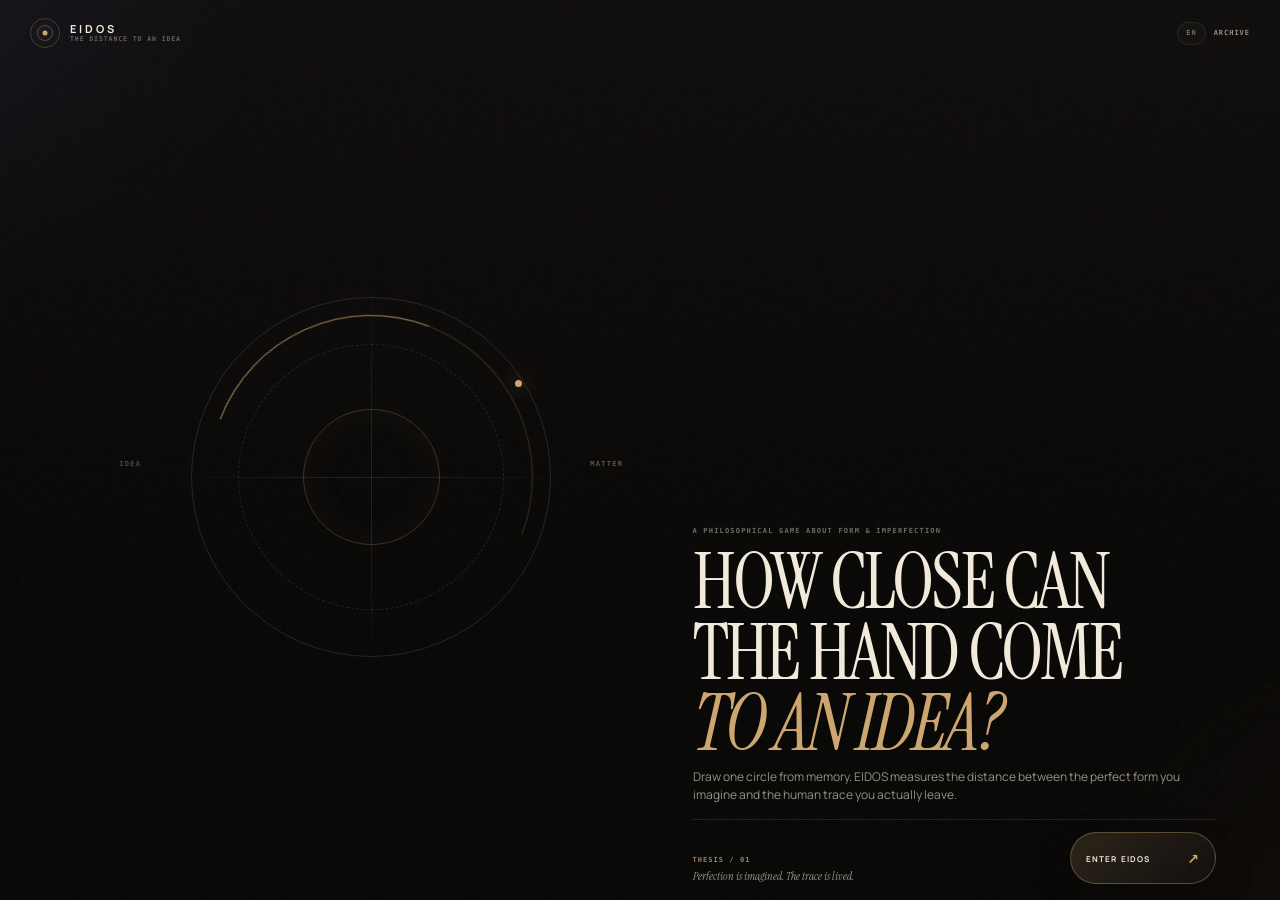
==== commit 169bdc5f: "feat(circle): add verified global archive v10" ====
--- a/circle/index.html
+++ b/circle/index.html
@@ -14,7 +14,8 @@
   <link rel="preconnect" href="https://fonts.googleapis.com" />
   <link rel="preconnect" href="https://fonts.gstatic.com" crossorigin />
   <link href="https://fonts.googleapis.com/css2?family=Instrument+Serif:ital@0;1&family=Manrope:wght@400;500;600;700&display=swap" rel="stylesheet" />
-  <link rel="stylesheet" href="./styles.css?v=9" />
+  <link rel="stylesheet" href="./styles.css?v=9.1" />
+  <link rel="stylesheet" href="./archive.css?v=10" />
 </head>
 <body data-mode="intro">
   <div class="atmosphere" aria-hidden="true"><i class="glow g1"></i><i class="glow g2"></i><i class="noise"></i></div>
@@ -25,7 +26,7 @@
       <span class="brand-glyph" aria-hidden="true"><i></i></span>
       <span><strong>EIDOS</strong><small>THE DISTANCE TO AN IDEA</small></span>
     </button>
-    <div class="meta"><span id="localeBadge">EN</span><span>01</span><span id="bestBadge" hidden>PB <b>—</b></span></div>
+    <div class="meta"><span id="localeBadge">EN</span><button id="archiveButton" class="meta-button" type="button">ARCHIVE</button><span id="playerBadge" hidden>—</span><span id="bestBadge" hidden>PB <b>—</b></span></div>
   </header>
 
   <main class="app">
@@ -62,7 +63,7 @@
         <h2 data-i18n-html="readyTitle">DRAW WHAT<br><em>YOU REMEMBER.</em></h2>
         <p class="lede" data-i18n="readyLede">One continuous gesture. Draw a large closed circle and release when the form feels complete.</p>
       </div>
-      <div class="ready-status"><span class="pulse"></span><span data-i18n="awaiting">TOUCH ANYWHERE TO BEGIN</span><i></i><span data-i18n="oneStroke">ONE TRACE</span></div>
+      <div class="ready-status"><span class="pulse"></span><span id="readyStatusText" data-i18n="awaiting">TOUCH ANYWHERE TO BEGIN</span><i></i><span data-i18n="oneStroke">ONE TRACE</span></div>
     </section>
 
     <section id="result" class="scene result" aria-live="polite">
@@ -70,6 +71,7 @@
         <div class="result-head"><div><span data-i18n="resultHead">IDEA / TRACE</span><b id="traceId">TRACE / ----</b></div><span id="runLabel">RUN / 001</span></div>
 
         <div id="resultVisual" class="result-visual" aria-hidden="true">
+          <canvas id="resultCanvas" class="result-canvas"></canvas>
           <span class="ideal-label" data-i18n="ideal">IDEAL</span><span class="trace-label" data-i18n="trace">TRACE</span>
           <div class="result-ring"></div><div class="result-axis x"></div><div class="result-axis y"></div>
         </div>
@@ -90,15 +92,50 @@
             <button id="againButton" class="action primary" type="button"><span data-i18n="again">TRY AGAIN</span><i>→</i></button>
             <button id="shareButton" class="action" type="button"><span data-i18n="share">SHARE TRACE</span><i>↗</i></button>
           </div>
+          <div class="global-proof">
+            <div><span data-i18n="verificationLabel">GLOBAL ARCHIVE</span><b id="verifyState">LOCAL / PENDING</b></div>
+            <div><span data-i18n="rankLabel">WORLD RANK</span><b id="worldRank">—</b></div>
+            <div><span data-i18n="identityLabel">IDENTITY</span><b id="resultIdentity">—</b></div>
+          </div>
+          <button id="resultArchiveButton" class="archive-call" type="button"><span data-i18n="openArchive">OPEN THE ARCHIVE</span><i>↗</i></button>
           <div id="newBest" class="new-best" hidden data-i18n="newBest">NEW PERSONAL BEST / STORED ON THIS DEVICE</div>
         </div>
       </div>
     </section>
   </main>
 
+
+  <section id="identityGate" class="identity-gate" aria-hidden="true">
+    <div class="identity-card">
+      <button id="identityClose" class="overlay-close" type="button" aria-label="Close">×</button>
+      <span class="overlay-index">EIDOS / IDENTITY</span>
+      <div class="identity-symbol" aria-hidden="true"><i></i><b></b></div>
+      <p class="eyebrow" data-i18n="identityEyebrow">BEFORE THE TRACE, A NAME.</p>
+      <h2 data-i18n-html="identityTitle">HOW SHOULD THE<br><em>ARCHIVE REMEMBER YOU?</em></h2>
+      <p class="identity-copy" data-i18n="identityCopy">Choose a public pseudonym. No email, phone number or account is required.</p>
+      <label class="name-field"><span data-i18n="nicknameLabel">PUBLIC NAME</span><input id="nicknameInput" maxlength="20" autocomplete="off" autocapitalize="off" spellcheck="false" placeholder="AION" /></label>
+      <p id="identityError" class="field-error" aria-live="polite"></p>
+      <button id="identityConfirm" class="cta identity-confirm" type="button"><span data-i18n="claimIdentity">CLAIM THIS IDENTITY</span><i>→</i></button>
+      <p class="privacy-note" data-i18n="privacyNote">A random device ID is stored locally so this name stays yours on this device.</p>
+    </div>
+  </section>
+
+  <section id="archiveOverlay" class="archive-overlay" aria-hidden="true">
+    <div class="archive-shell">
+      <header class="archive-head">
+        <div><span class="overlay-index">EIDOS / GLOBAL</span><h2 data-i18n="archiveTitle">THE ARCHIVE</h2><p data-i18n="archiveSubtitle">Every hand leaves a trace.</p></div>
+        <button id="archiveClose" class="overlay-close" type="button" aria-label="Close">×</button>
+      </header>
+      <div class="archive-stats"><div><span data-i18n="archivePlayers">HANDS</span><b id="archivePlayers">—</b></div><div><span data-i18n="archiveAttempts">TRACES</span><b id="archiveAttempts">—</b></div><div><span data-i18n="archiveBest">CLOSEST</span><b id="archiveBest">—</b></div></div>
+      <div class="archive-column-head"><span># / IDENTITY</span><span data-i18n="archiveScore">PROXIMITY</span></div>
+      <div id="archiveList" class="archive-list"><div class="archive-empty" data-i18n="archiveLoading">READING THE ARCHIVE…</div></div>
+      <p class="archive-foot" data-i18n="archiveFoot">Only each identity’s best verified trace appears here.</p>
+    </div>
+  </section>
   <aside id="traceHud" class="trace-hud" aria-hidden="true"><span data-i18n="liveTrace">LIVE TRACE</span><b id="pointCount">000</b><i></i><span data-i18n="dontThink">DON'T CORRECT IT.</span></aside>
   <div class="whisper" data-i18n="whisper">LET THE HAND ANSWER BEFORE THE MIND DOES.</div>
   <div id="toast" class="toast" role="status" aria-live="polite"></div>
-  <script type="module" src="./main.js?v=9"></script>
+  <script type="module" src="./main.js?v=9.1"></script>
+  <script type="module" src="./archive.js?v=10"></script>
 </body>
 </html>
--- a/circle/styles.css
+++ b/circle/styles.css
@@ -1,2 +1,2 @@
 :root{--bg:#090807;--paper:#f1e9da;--muted:rgba(241,233,218,.61);--faint:rgba(241,233,218,.12);--gold:#cda66f;--gold2:#8b6842;--blue:#6577ff;--ember:#b95b3d;--safe-t:env(safe-area-inset-top,0px);--safe-b:env(safe-area-inset-bottom,0px);--ease:cubic-bezier(.16,1,.3,1)}
-*{box-sizing:border-box}html,body{margin:0;width:100%;height:100%;overflow:hidden;background:var(--bg);color:var(--paper)}body{font-family:Manrope,system-ui,sans-serif;-webkit-font-smoothing:antialiased;touch-action:none;user-select:none;overscroll-behavior:none}button{font:inherit;color:inherit}.atmosphere{position:fixed;inset:0;z-index:0;overflow:hidden;background:linear-gradient(180deg,#100e0d 0%,#090807 58%,#070706 100%)}.glow{position:absolute;border-radius:50%;filter:blur(70px);opacity:.22}.g1{width:58vmax;height:58vmax;left:-38vmax;top:-34vmax;background:radial-gradient(circle,rgba(101,119,255,.45),transparent 68%)}.g2{width:64vmax;height:64vmax;right:-42vmax;bottom:-40vmax;background:radial-gradient(circle,rgba(185,91,61,.34),transparent 70%)}.noise{position:absolute;inset:0;opacity:.022;background-image:url("data:image/svg+xml,%3Csvg viewBox='0 0 140 140' xmlns='http://www.w3.org/2000/svg'%3E%3Cfilter id='n'%3E%3CfeTurbulence type='fractalNoise' baseFrequency='.8' numOctaves='3' stitchTiles='stitch'/%3E%3C/filter%3E%3Crect width='100%25' height='100%25' filter='url(%23n)' opacity='.8'/%3E%3C/svg%3E")}#draw{position:fixed;inset:0;width:100%;height:100%;z-index:8;pointer-events:none}.chrome{position:fixed;top:0;left:0;right:0;height:calc(62px + var(--safe-t));padding:calc(12px + var(--safe-t)) 14px 8px;display:flex;align-items:center;justify-content:space-between;z-index:30;pointer-events:none}.brand{pointer-events:auto;display:flex;align-items:center;gap:10px;border:0;background:none;padding:0;text-align:left}.brand-glyph{width:30px;height:30px;border-radius:50%;border:1px solid rgba(241,233,218,.2);position:relative;display:block}.brand-glyph:before{content:"";position:absolute;inset:6px;border-radius:50%;border:1px solid rgba(205,166,111,.34)}.brand-glyph i{position:absolute;width:5px;height:5px;border-radius:50%;background:var(--gold);left:50%;top:50%;transform:translate(-50%,-50%);box-shadow:0 0 14px rgba(205,166,111,.75)}.brand>span:last-child{display:flex;flex-direction:column;gap:2px}.brand strong{font-size:11px;line-height:1;letter-spacing:.28em}.brand small{font:600 6.5px/1.2 ui-monospace,SFMono-Regular,Menlo,monospace;letter-spacing:.14em;color:rgba(241,233,218,.38)}.meta{display:flex;align-items:center;gap:8px;font:700 7px/1 ui-monospace,SFMono-Regular,Menlo,monospace;letter-spacing:.14em;color:rgba(241,233,218,.43)}.meta span{padding:7px 8px;border:1px solid rgba(241,233,218,.08);border-radius:999px;background:rgba(255,255,255,.018)}.meta b{color:var(--paper)}.app{position:fixed;inset:0;z-index:10;pointer-events:none}.scene{position:absolute;inset:0;opacity:0;visibility:hidden;pointer-events:none;transition:opacity .45s var(--ease),visibility .45s}.scene.is-active{opacity:1;visibility:visible;pointer-events:auto}.intro,.ready{height:100dvh;padding:calc(70px + var(--safe-t)) 16px calc(16px + var(--safe-b));display:grid;grid-template-rows:minmax(220px,42vh) auto auto;gap:14px;overflow:hidden}.visual-stage{position:relative;min-height:0;display:grid;place-items:center;overflow:hidden}.eidos-orbit{position:relative;width:min(78vw,360px);aspect-ratio:1;border-radius:50%;isolation:isolate}.ring,.axis,.gold-arc,.node{position:absolute}.ring{border-radius:50%}.ring-1{inset:0;border:1px solid rgba(241,233,218,.13)}.ring-2{inset:13%;border:1px dashed rgba(241,233,218,.12);animation:spin 30s linear infinite}.ring-3{inset:31%;border:1px solid rgba(205,166,111,.26);box-shadow:0 0 44px rgba(205,166,111,.05) inset}.axis-x{left:-8%;right:-8%;top:50%;height:1px;background:linear-gradient(90deg,transparent,rgba(241,233,218,.12),transparent)}.axis-y{top:-8%;bottom:-8%;left:50%;width:1px;background:linear-gradient(180deg,transparent,rgba(241,233,218,.12),transparent)}.gold-arc{inset:5%;border-radius:50%;border:1px solid transparent;border-top-color:rgba(205,166,111,.74);border-right-color:rgba(205,166,111,.24);transform:rotate(-24deg);filter:drop-shadow(0 0 12px rgba(205,166,111,.22))}.node{width:7px;height:7px;border-radius:50%;background:var(--gold);right:8%;top:23%;box-shadow:0 0 20px rgba(205,166,111,.75)}.center-node{left:50%;top:50%;right:auto;transform:translate(-50%,-50%)}@keyframes spin{to{transform:rotate(360deg)}}.visual-label{position:absolute;font:700 7px/1 ui-monospace,SFMono-Regular,Menlo,monospace;letter-spacing:.18em;color:rgba(241,233,218,.28)}.label-a{left:9%;top:48%}.label-b{right:9%;top:48%;color:rgba(205,166,111,.48)}.copy-stage{position:relative;z-index:2;display:grid;align-content:end;gap:10px}.eyebrow{margin:0;font:700 7px/1.35 ui-monospace,SFMono-Regular,Menlo,monospace;letter-spacing:.17em;color:rgba(241,233,218,.44)}h1,h2{margin:0;font-family:"Instrument Serif",Georgia,serif;font-weight:400;letter-spacing:-.035em}.intro h1{font-size:clamp(2.8rem,12.5vw,4.9rem);line-height:.9}.ready h2{font-size:clamp(2.8rem,12.4vw,4.8rem);line-height:.9}.intro h1 em,.ready h2 em{font-style:italic;color:var(--gold)}.lede{margin:0;max-width:31rem;font-size:12px;line-height:1.55;color:var(--muted)}.bottom-stage{display:grid;grid-template-columns:minmax(0,1fr) auto;align-items:end;gap:12px;padding-top:12px;border-top:1px solid var(--faint)}.axiom{margin:0;display:grid;gap:4px;min-width:0}.axiom span,.score-kicker,.thesis span,.metrics span,.new-best,.trace-hud,.toast,.result-head span{font:700 7px/1.3 ui-monospace,SFMono-Regular,Menlo,monospace;letter-spacing:.15em}.axiom span{color:rgba(205,166,111,.76)}.axiom b{font:400 11px/1.35 "Instrument Serif",Georgia,serif;color:rgba(241,233,218,.64);font-style:italic}.cta{min-width:146px;height:52px;padding:0 15px;border-radius:999px;border:1px solid rgba(205,166,111,.36);background:linear-gradient(135deg,rgba(205,166,111,.18),rgba(255,255,255,.02));display:flex;align-items:center;justify-content:space-between;gap:18px;font-size:8px;font-weight:700;letter-spacing:.14em;text-transform:uppercase;box-shadow:0 16px 44px rgba(0,0,0,.16)}.cta i,.action i{font-style:normal;color:var(--gold);font-size:14px}.ready{grid-template-rows:minmax(250px,53vh) auto auto}.ready-visual{align-self:center}.target{width:min(72vw,340px)}.ready-copy{align-content:start;text-align:left}.ready-status{display:flex;align-items:center;gap:8px;min-height:24px;font:700 6.7px/1 ui-monospace,SFMono-Regular,Menlo,monospace;letter-spacing:.14em;color:rgba(241,233,218,.42)}.ready-status i{flex:1;height:1px;background:linear-gradient(90deg,rgba(241,233,218,.18),transparent)}.pulse{width:6px;height:6px;border-radius:50%;background:var(--gold);box-shadow:0 0 14px rgba(205,166,111,.75);animation:pulse 1.5s ease-in-out infinite}@keyframes pulse{50%{opacity:.28;transform:scale(.72)}}.result{height:100dvh;overflow:hidden;padding:calc(68px + var(--safe-t)) 0 0}.result-scroll{height:100%;overflow-y:auto;overscroll-behavior:contain;padding:0 16px calc(18px + var(--safe-b));display:grid;gap:14px;align-content:start;-webkit-overflow-scrolling:touch}.result-head{display:flex;justify-content:space-between;align-items:flex-start;min-height:32px;color:rgba(241,233,218,.42)}.result-head div{display:grid;gap:3px}.result-head b{font:700 10px/1 ui-monospace,SFMono-Regular,Menlo,monospace;letter-spacing:.16em;color:var(--paper)}.result-visual{position:relative;height:clamp(205px,31vh,300px);border:1px solid rgba(241,233,218,.10);border-radius:28px;overflow:hidden;background:radial-gradient(circle at 50% 50%,rgba(205,166,111,.055),rgba(255,255,255,.012) 48%,transparent 74%)}.result-ring{position:absolute;width:min(62vw,250px);aspect-ratio:1;border-radius:50%;border:1px solid rgba(241,233,218,.14);left:50%;top:50%;transform:translate(-50%,-50%)}.result-axis{position:absolute}.result-axis.x{left:8%;right:8%;top:50%;height:1px;background:linear-gradient(90deg,transparent,rgba(241,233,218,.11),transparent)}.result-axis.y{top:8%;bottom:8%;left:50%;width:1px;background:linear-gradient(180deg,transparent,rgba(241,233,218,.11),transparent)}.ideal-label,.trace-label{position:absolute;z-index:2;font:700 7px/1 ui-monospace,SFMono-Regular,Menlo,monospace;letter-spacing:.17em}.ideal-label{top:14px;left:15px;color:rgba(241,233,218,.35)}.trace-label{right:15px;bottom:14px;color:rgba(205,166,111,.75)}.result-sheet{display:grid;gap:10px;padding:18px 16px;border-radius:28px;border:1px solid rgba(241,233,218,.10);background:linear-gradient(180deg,rgba(255,255,255,.028),rgba(255,255,255,.012))}.score-kicker{color:rgba(241,233,218,.42)}.score{display:flex;align-items:flex-start;gap:4px}.score strong{font-size:clamp(3.4rem,16vw,5.8rem);line-height:.84;letter-spacing:-.06em;font-weight:500}.score sup{font:italic 1.7rem/1 "Instrument Serif",Georgia,serif;color:var(--gold);margin-top:.18em}.result-sheet>h2{font-size:clamp(1.55rem,6.5vw,2.4rem);line-height:1}.result-sheet>p{margin:0;font-size:11px;line-height:1.5;color:var(--muted)}.thesis{display:grid;gap:5px;padding-left:10px;border-left:1px solid rgba(205,166,111,.6)}.thesis span{color:rgba(205,166,111,.78)}.thesis p{margin:0;font:italic 13px/1.35 "Instrument Serif",Georgia,serif;color:rgba(241,233,218,.75)}.metrics{display:grid;grid-template-columns:1fr 1fr;gap:8px}.metrics div{display:grid;gap:5px;padding:10px 11px;border:1px solid rgba(241,233,218,.07);border-radius:14px;background:rgba(255,255,255,.012)}.metrics span{color:rgba(241,233,218,.34)}.metrics b{font:700 10px/1 ui-monospace,SFMono-Regular,Menlo,monospace}.actions{display:grid;grid-template-columns:1fr 1fr;gap:8px}.action{height:48px;border-radius:999px;border:1px solid rgba(241,233,218,.12);background:rgba(255,255,255,.014);padding:0 14px;display:flex;align-items:center;justify-content:space-between;font-size:7.5px;font-weight:700;letter-spacing:.12em;text-transform:uppercase}.action.primary{border-color:rgba(205,166,111,.34);background:linear-gradient(135deg,rgba(205,166,111,.17),rgba(255,255,255,.015))}.new-best{color:rgba(205,166,111,.8)}.trace-hud{position:fixed;z-index:35;left:50%;bottom:calc(16px + var(--safe-b));transform:translate(-50%,7px);opacity:0;visibility:hidden;display:flex;align-items:center;gap:8px;padding:10px 12px;border-radius:999px;border:1px solid rgba(205,166,111,.24);background:rgba(12,10,9,.76);color:rgba(241,233,218,.62);transition:.2s var(--ease);white-space:nowrap}.trace-hud.is-visible{opacity:1;visibility:visible;transform:translate(-50%,0)}.trace-hud b{color:var(--paper);font-size:9px}.trace-hud i{width:16px;height:1px;background:linear-gradient(90deg,var(--gold),transparent)}.whisper{position:fixed;z-index:28;left:16px;right:16px;bottom:calc(54px + var(--safe-b));text-align:center;font:italic 14px/1.2 "Instrument Serif",Georgia,serif;color:rgba(241,233,218,.32);opacity:0;pointer-events:none}.toast{position:fixed;z-index:50;left:50%;top:calc(74px + var(--safe-t));transform:translate(-50%,-6px);opacity:0;visibility:hidden;padding:10px 12px;border-radius:999px;background:var(--paper);color:#0a0908;white-space:nowrap;transition:.2s var(--ease)}.toast.is-visible{opacity:1;visibility:visible;transform:translate(-50%,0)}body.is-drawing .chrome{opacity:.12}body.is-drawing .scene{opacity:0!important}body.is-drawing .whisper{opacity:1}@media(max-height:760px){.intro,.ready{grid-template-rows:minmax(190px,39vh) auto auto;gap:10px}.ready{grid-template-rows:minmax(215px,46vh) auto auto}.intro h1,.ready h2{font-size:clamp(2.45rem,11.5vw,4.25rem)}.lede{font-size:11px;line-height:1.45}.cta{height:48px}.axiom b{font-size:10px}.result-visual{height:200px}}@media(max-width:374px){.brand small{display:none}.meta span:nth-child(2){display:none}.intro,.ready{padding-left:13px;padding-right:13px}.bottom-stage{grid-template-columns:1fr}.cta{width:100%}.visual-label{display:none}.actions{grid-template-columns:1fr}.result-scroll{padding-left:13px;padding-right:13px}}@media(min-width:760px){.chrome{padding-left:30px;padding-right:30px}.intro,.ready{padding-left:5vw;padding-right:5vw;grid-template-columns:1.08fr .92fr;grid-template-rows:1fr auto}.visual-stage{grid-row:1/3}.copy-stage{align-self:end;max-width:630px}.bottom-stage{grid-column:2;max-width:630px}.ready-status{grid-column:2}.result-scroll{max-width:1080px;margin:0 auto;grid-template-columns:1fr 1fr;grid-template-rows:auto 1fr}.result-head{grid-column:1/3}.result-visual{height:min(70vh,620px)}.result-sheet{align-self:start}}@media(prefers-reduced-motion:reduce){*,*:before,*:after{animation:none!important;transition:none!important}}
+*{box-sizing:border-box}html,body{margin:0;width:100%;height:100%;overflow:hidden;background:var(--bg);color:var(--paper)}body{font-family:Manrope,system-ui,sans-serif;-webkit-font-smoothing:antialiased;touch-action:none;user-select:none;overscroll-behavior:none}button{font:inherit;color:inherit}.atmosphere{position:fixed;inset:0;z-index:0;overflow:hidden;background:linear-gradient(180deg,#100e0d 0%,#090807 58%,#070706 100%)}.glow{position:absolute;border-radius:50%;filter:blur(70px);opacity:.22}.g1{width:58vmax;height:58vmax;left:-38vmax;top:-34vmax;background:radial-gradient(circle,rgba(101,119,255,.45),transparent 68%)}.g2{width:64vmax;height:64vmax;right:-42vmax;bottom:-40vmax;background:radial-gradient(circle,rgba(185,91,61,.34),transparent 70%)}.noise{position:absolute;inset:0;opacity:.022;background-image:url("data:image/svg+xml,%3Csvg viewBox='0 0 140 140' xmlns='http://www.w3.org/2000/svg'%3E%3Cfilter id='n'%3E%3CfeTurbulence type='fractalNoise' baseFrequency='.8' numOctaves='3' stitchTiles='stitch'/%3E%3C/filter%3E%3Crect width='100%25' height='100%25' filter='url(%23n)' opacity='.8'/%3E%3C/svg%3E")}#draw{position:fixed;inset:0;width:100%;height:100%;z-index:8;pointer-events:none}.chrome{position:fixed;top:0;left:0;right:0;height:calc(62px + var(--safe-t));padding:calc(12px + var(--safe-t)) 14px 8px;display:flex;align-items:center;justify-content:space-between;z-index:30;pointer-events:none}.brand{pointer-events:auto;display:flex;align-items:center;gap:10px;border:0;background:none;padding:0;text-align:left}.brand-glyph{width:30px;height:30px;border-radius:50%;border:1px solid rgba(241,233,218,.2);position:relative;display:block}.brand-glyph:before{content:"";position:absolute;inset:6px;border-radius:50%;border:1px solid rgba(205,166,111,.34)}.brand-glyph i{position:absolute;width:5px;height:5px;border-radius:50%;background:var(--gold);left:50%;top:50%;transform:translate(-50%,-50%);box-shadow:0 0 14px rgba(205,166,111,.75)}.brand>span:last-child{display:flex;flex-direction:column;gap:2px}.brand strong{font-size:11px;line-height:1;letter-spacing:.28em}.brand small{font:600 6.5px/1.2 ui-monospace,SFMono-Regular,Menlo,monospace;letter-spacing:.14em;color:rgba(241,233,218,.38)}.meta{display:flex;align-items:center;gap:8px;font:700 7px/1 ui-monospace,SFMono-Regular,Menlo,monospace;letter-spacing:.14em;color:rgba(241,233,218,.43)}.meta span{padding:7px 8px;border:1px solid rgba(241,233,218,.08);border-radius:999px;background:rgba(255,255,255,.018)}.meta b{color:var(--paper)}.app{position:fixed;inset:0;z-index:10;pointer-events:none}.scene{position:absolute;inset:0;opacity:0;visibility:hidden;pointer-events:none;transition:opacity .45s var(--ease),visibility .45s}.scene.is-active{opacity:1;visibility:visible;pointer-events:auto}.intro,.ready{height:100dvh;padding:calc(70px + var(--safe-t)) 16px calc(16px + var(--safe-b));display:grid;grid-template-rows:minmax(220px,42vh) auto auto;gap:14px;overflow:hidden}.visual-stage{position:relative;min-height:0;display:grid;place-items:center;overflow:hidden}.eidos-orbit{position:relative;width:min(78vw,360px);aspect-ratio:1;border-radius:50%;isolation:isolate}.ring,.axis,.gold-arc,.node{position:absolute}.ring{border-radius:50%}.ring-1{inset:0;border:1px solid rgba(241,233,218,.13)}.ring-2{inset:13%;border:1px dashed rgba(241,233,218,.12);animation:spin 30s linear infinite}.ring-3{inset:31%;border:1px solid rgba(205,166,111,.26);box-shadow:0 0 44px rgba(205,166,111,.05) inset}.axis-x{left:-8%;right:-8%;top:50%;height:1px;background:linear-gradient(90deg,transparent,rgba(241,233,218,.12),transparent)}.axis-y{top:-8%;bottom:-8%;left:50%;width:1px;background:linear-gradient(180deg,transparent,rgba(241,233,218,.12),transparent)}.gold-arc{inset:5%;border-radius:50%;border:1px solid transparent;border-top-color:rgba(205,166,111,.74);border-right-color:rgba(205,166,111,.24);transform:rotate(-24deg);filter:drop-shadow(0 0 12px rgba(205,166,111,.22))}.node{width:7px;height:7px;border-radius:50%;background:var(--gold);right:8%;top:23%;box-shadow:0 0 20px rgba(205,166,111,.75)}.center-node{left:50%;top:50%;right:auto;transform:translate(-50%,-50%)}@keyframes spin{to{transform:rotate(360deg)}}.visual-label{position:absolute;font:700 7px/1 ui-monospace,SFMono-Regular,Menlo,monospace;letter-spacing:.18em;color:rgba(241,233,218,.28)}.label-a{left:9%;top:48%}.label-b{right:9%;top:48%;color:rgba(205,166,111,.48)}.copy-stage{position:relative;z-index:2;display:grid;align-content:end;gap:10px}.eyebrow{margin:0;font:700 7px/1.35 ui-monospace,SFMono-Regular,Menlo,monospace;letter-spacing:.17em;color:rgba(241,233,218,.44)}h1,h2{margin:0;font-family:"Instrument Serif",Georgia,serif;font-weight:400;letter-spacing:-.035em}.intro h1{font-size:clamp(2.8rem,12.5vw,4.9rem);line-height:.9}.ready h2{font-size:clamp(2.8rem,12.4vw,4.8rem);line-height:.9}.intro h1 em,.ready h2 em{font-style:italic;color:var(--gold)}.lede{margin:0;max-width:31rem;font-size:12px;line-height:1.55;color:var(--muted)}.bottom-stage{display:grid;grid-template-columns:minmax(0,1fr) auto;align-items:end;gap:12px;padding-top:12px;border-top:1px solid var(--faint)}.axiom{margin:0;display:grid;gap:4px;min-width:0}.axiom span,.score-kicker,.thesis span,.metrics span,.new-best,.trace-hud,.toast,.result-head span{font:700 7px/1.3 ui-monospace,SFMono-Regular,Menlo,monospace;letter-spacing:.15em}.axiom span{color:rgba(205,166,111,.76)}.axiom b{font:400 11px/1.35 "Instrument Serif",Georgia,serif;color:rgba(241,233,218,.64);font-style:italic}.cta{min-width:146px;height:52px;padding:0 15px;border-radius:999px;border:1px solid rgba(205,166,111,.36);background:linear-gradient(135deg,rgba(205,166,111,.18),rgba(255,255,255,.02));display:flex;align-items:center;justify-content:space-between;gap:18px;font-size:8px;font-weight:700;letter-spacing:.14em;text-transform:uppercase;box-shadow:0 16px 44px rgba(0,0,0,.16)}.cta i,.action i{font-style:normal;color:var(--gold);font-size:14px}.ready{grid-template-rows:minmax(250px,53vh) auto auto}.ready-visual{align-self:center}.target{width:min(72vw,340px)}.ready-copy{align-content:start;text-align:left}.ready-status{display:flex;align-items:center;gap:8px;min-height:24px;font:700 6.7px/1 ui-monospace,SFMono-Regular,Menlo,monospace;letter-spacing:.14em;color:rgba(241,233,218,.42)}.ready-status i{flex:1;height:1px;background:linear-gradient(90deg,rgba(241,233,218,.18),transparent)}.pulse{width:6px;height:6px;border-radius:50%;background:var(--gold);box-shadow:0 0 14px rgba(205,166,111,.75);animation:pulse 1.5s ease-in-out infinite}@keyframes pulse{50%{opacity:.28;transform:scale(.72)}}.result{height:100dvh;overflow:hidden;padding:calc(68px + var(--safe-t)) 0 0}.result-scroll{height:100%;overflow-y:auto;overscroll-behavior:contain;padding:0 16px calc(18px + var(--safe-b));display:grid;gap:14px;align-content:start;-webkit-overflow-scrolling:touch}.result-head{display:flex;justify-content:space-between;align-items:flex-start;min-height:32px;color:rgba(241,233,218,.42)}.result-head div{display:grid;gap:3px}.result-head b{font:700 10px/1 ui-monospace,SFMono-Regular,Menlo,monospace;letter-spacing:.16em;color:var(--paper)}.result-visual{position:relative;height:clamp(205px,31vh,300px);border:1px solid rgba(241,233,218,.10);border-radius:28px;overflow:hidden;background:radial-gradient(circle at 50% 50%,rgba(205,166,111,.055),rgba(255,255,255,.012) 48%,transparent 74%)}.result-canvas{position:absolute;inset:0;width:100%;height:100%;z-index:1;pointer-events:none}.result-ring,.result-axis{z-index:0}.result-ring{position:absolute;width:min(62vw,250px);aspect-ratio:1;border-radius:50%;border:1px solid rgba(241,233,218,.14);left:50%;top:50%;transform:translate(-50%,-50%)}.result-axis{position:absolute}.result-axis.x{left:8%;right:8%;top:50%;height:1px;background:linear-gradient(90deg,transparent,rgba(241,233,218,.11),transparent)}.result-axis.y{top:8%;bottom:8%;left:50%;width:1px;background:linear-gradient(180deg,transparent,rgba(241,233,218,.11),transparent)}.ideal-label,.trace-label{position:absolute;z-index:2;font:700 7px/1 ui-monospace,SFMono-Regular,Menlo,monospace;letter-spacing:.17em}.ideal-label{top:14px;left:15px;color:rgba(241,233,218,.35)}.trace-label{right:15px;bottom:14px;color:rgba(205,166,111,.75)}.result-sheet{display:grid;gap:10px;padding:18px 16px;border-radius:28px;border:1px solid rgba(241,233,218,.10);background:linear-gradient(180deg,rgba(255,255,255,.028),rgba(255,255,255,.012))}.score-kicker{color:rgba(241,233,218,.42)}.score{display:flex;align-items:flex-start;gap:4px}.score strong{font-size:clamp(3.4rem,16vw,5.8rem);line-height:.84;letter-spacing:-.06em;font-weight:500}.score sup{font:italic 1.7rem/1 "Instrument Serif",Georgia,serif;color:var(--gold);margin-top:.18em}.result-sheet>h2{font-size:clamp(1.55rem,6.5vw,2.4rem);line-height:1}.result-sheet>p{margin:0;font-size:11px;line-height:1.5;color:var(--muted)}.thesis{display:grid;gap:5px;padding-left:10px;border-left:1px solid rgba(205,166,111,.6)}.thesis span{color:rgba(205,166,111,.78)}.thesis p{margin:0;font:italic 13px/1.35 "Instrument Serif",Georgia,serif;color:rgba(241,233,218,.75)}.metrics{display:grid;grid-template-columns:1fr 1fr;gap:8px}.metrics div{display:grid;gap:5px;padding:10px 11px;border:1px solid rgba(241,233,218,.07);border-radius:14px;background:rgba(255,255,255,.012)}.metrics span{color:rgba(241,233,218,.34)}.metrics b{font:700 10px/1 ui-monospace,SFMono-Regular,Menlo,monospace}.actions{display:grid;grid-template-columns:1fr 1fr;gap:8px}.action{height:48px;border-radius:999px;border:1px solid rgba(241,233,218,.12);background:rgba(255,255,255,.014);padding:0 14px;display:flex;align-items:center;justify-content:space-between;font-size:7.5px;font-weight:700;letter-spacing:.12em;text-transform:uppercase}.action.primary{border-color:rgba(205,166,111,.34);background:linear-gradient(135deg,rgba(205,166,111,.17),rgba(255,255,255,.015))}.new-best{color:rgba(205,166,111,.8)}.trace-hud{position:fixed;z-index:35;left:50%;bottom:calc(16px + var(--safe-b));transform:translate(-50%,7px);opacity:0;visibility:hidden;display:flex;align-items:center;gap:8px;padding:10px 12px;border-radius:999px;border:1px solid rgba(205,166,111,.24);background:rgba(12,10,9,.76);color:rgba(241,233,218,.62);transition:.2s var(--ease);white-space:nowrap}.trace-hud.is-visible{opacity:1;visibility:visible;transform:translate(-50%,0)}.trace-hud b{color:var(--paper);font-size:9px}.trace-hud i{width:16px;height:1px;background:linear-gradient(90deg,var(--gold),transparent)}.whisper{position:fixed;z-index:28;left:16px;right:16px;bottom:calc(54px + var(--safe-b));text-align:center;font:italic 14px/1.2 "Instrument Serif",Georgia,serif;color:rgba(241,233,218,.32);opacity:0;pointer-events:none}.toast{position:fixed;z-index:50;left:50%;top:calc(74px + var(--safe-t));transform:translate(-50%,-6px);opacity:0;visibility:hidden;padding:10px 12px;border-radius:999px;background:var(--paper);color:#0a0908;white-space:nowrap;transition:.2s var(--ease)}.toast.is-visible{opacity:1;visibility:visible;transform:translate(-50%,0)}body.is-drawing .chrome{opacity:.12}body.is-drawing .scene{opacity:0!important}body.is-drawing .whisper{opacity:1}@media(max-height:760px){.intro,.ready{grid-template-rows:minmax(190px,39vh) auto auto;gap:10px}.ready{grid-template-rows:minmax(215px,46vh) auto auto}.intro h1,.ready h2{font-size:clamp(2.45rem,11.5vw,4.25rem)}.lede{font-size:11px;line-height:1.45}.cta{height:48px}.axiom b{font-size:10px}.result-visual{height:200px}}@media(max-width:374px){.brand small{display:none}.meta span:nth-child(2){display:none}.intro,.ready{padding-left:13px;padding-right:13px}.bottom-stage{grid-template-columns:1fr}.cta{width:100%}.visual-label{display:none}.actions{grid-template-columns:1fr}.result-scroll{padding-left:13px;padding-right:13px}}@media(min-width:760px){.chrome{padding-left:30px;padding-right:30px}.intro,.ready{padding-left:5vw;padding-right:5vw;grid-template-columns:1.08fr .92fr;grid-template-rows:1fr auto}.visual-stage{grid-row:1/3}.copy-stage{align-self:end;max-width:630px}.bottom-stage{grid-column:2;max-width:630px}.ready-status{grid-column:2}.result-scroll{max-width:1080px;margin:0 auto;grid-template-columns:1fr 1fr;grid-template-rows:auto 1fr}.result-head{grid-column:1/3}.result-visual{height:min(70vh,620px)}.result-sheet{align-self:start}}@media(prefers-reduced-motion:reduce){*,*:before,*:after{animation:none!important;transition:none!important}}
--- a/circle/archive.css
+++ b/circle/archive.css
@@ -0,0 +1 @@
+.meta-button{border:0;background:none;color:rgba(241,233,218,.58);padding:0;font:700 7px/1 ui-monospace,SFMono-Regular,Menlo,monospace;letter-spacing:.14em;pointer-events:auto}.global-proof{margin-top:14px;display:grid;grid-template-columns:repeat(3,minmax(0,1fr));border:1px solid rgba(241,233,218,.09);border-radius:18px;overflow:hidden;background:rgba(255,255,255,.018)}.global-proof>div{min-width:0;padding:11px 10px;display:grid;gap:7px}.global-proof>div+div{border-left:1px solid rgba(241,233,218,.08)}.global-proof span{font:700 6px/1 ui-monospace,SFMono-Regular,Menlo,monospace;letter-spacing:.12em;color:rgba(241,233,218,.35)}.global-proof b{overflow:hidden;text-overflow:ellipsis;white-space:nowrap;font:700 10px/1.1 ui-monospace,SFMono-Regular,Menlo,monospace}.global-proof b.verified{color:#cda66f}.global-proof b.failed{color:#b95b3d}.archive-call{margin-top:9px;width:100%;height:44px;border:1px solid rgba(205,166,111,.2);border-radius:16px;background:linear-gradient(135deg,rgba(205,166,111,.08),rgba(255,255,255,.016));display:flex;align-items:center;justify-content:space-between;padding:0 13px;font:700 7.5px/1 Manrope,sans-serif;letter-spacing:.12em;pointer-events:auto}.archive-call i{font-style:normal;color:#cda66f;font-size:14px}.identity-gate,.archive-overlay{position:fixed;inset:0;z-index:80;opacity:0;visibility:hidden;pointer-events:none;transition:opacity .32s cubic-bezier(.16,1,.3,1),visibility .32s;background:rgba(7,7,6,.76);backdrop-filter:blur(22px)}.identity-gate.is-open,.archive-overlay.is-open{opacity:1;visibility:visible;pointer-events:auto}.identity-gate{display:grid;place-items:end center;padding:12px 12px calc(12px + env(safe-area-inset-bottom,0px))}.identity-card{position:relative;width:min(100%,520px);padding:22px 18px 18px;border:1px solid rgba(241,233,218,.12);border-radius:30px;background:linear-gradient(180deg,rgba(21,18,16,.98),rgba(10,9,8,.99));box-shadow:0 -18px 70px rgba(0,0,0,.45);overflow:hidden}.identity-card:before{content:"";position:absolute;width:260px;height:260px;border-radius:50%;right:-130px;top:-140px;background:radial-gradient(circle,rgba(205,166,111,.18),transparent 68%);pointer-events:none}.overlay-index{font:700 6.5px/1 ui-monospace,SFMono-Regular,Menlo,monospace;letter-spacing:.16em;color:rgba(241,233,218,.38)}.overlay-close{position:absolute;right:14px;top:12px;width:36px;height:36px;border-radius:50%;border:1px solid rgba(241,233,218,.11);background:rgba(255,255,255,.025);font:300 23px/1 Manrope,sans-serif;color:rgba(241,233,218,.7);display:grid;place-items:center;z-index:2}.identity-symbol{position:relative;width:88px;height:88px;margin:18px 0;border:1px solid rgba(241,233,218,.11);border-radius:50%}.identity-symbol:before{content:"";position:absolute;inset:15px;border:1px dashed rgba(205,166,111,.24);border-radius:50%}.identity-symbol i{position:absolute;inset:33px;border:1px solid rgba(241,233,218,.2);border-radius:50%}.identity-symbol b{position:absolute;width:7px;height:7px;border-radius:50%;background:#cda66f;right:10px;top:25px;box-shadow:0 0 18px rgba(205,166,111,.55)}.identity-card h2{margin:10px 0 12px;font:400 clamp(34px,10vw,52px)/.91 'Instrument Serif',Georgia,serif;letter-spacing:-.04em}.identity-card h2 em{font-weight:400;color:#cda66f}.identity-copy{margin:0 0 17px;max-width:390px;font-size:11px;line-height:1.55;color:rgba(241,233,218,.61)}.name-field{display:grid;gap:7px}.name-field span{font:700 6.5px/1 ui-monospace,SFMono-Regular,Menlo,monospace;letter-spacing:.14em;color:rgba(241,233,218,.38)}.name-field input{width:100%;height:54px;border:1px solid rgba(241,233,218,.14);border-radius:17px;background:rgba(255,255,255,.025);outline:none;color:#f1e9da;padding:0 15px;font:500 18px/1 Manrope,sans-serif;user-select:text;touch-action:manipulation}.name-field input:focus{border-color:rgba(205,166,111,.46);box-shadow:0 0 0 3px rgba(205,166,111,.06)}.field-error{min-height:15px;margin:7px 2px 5px;font-size:9px;line-height:1.4;color:#d57b5e}.identity-confirm{width:100%;margin-top:2px;border-radius:17px}.privacy-note{margin:10px 2px 0;font-size:8px;line-height:1.5;color:rgba(241,233,218,.34)}.archive-overlay{overflow:hidden}.archive-shell{height:100dvh;overflow-y:auto;overscroll-behavior:contain;touch-action:pan-y;-webkit-overflow-scrolling:touch;padding:calc(76px + env(safe-area-inset-top,0px)) 16px calc(32px + env(safe-area-inset-bottom,0px));background:linear-gradient(180deg,rgba(13,11,10,.985),rgba(7,7,6,.995))}.archive-head{position:relative;display:flex;justify-content:space-between;align-items:flex-start;padding-right:46px}.archive-head .overlay-close{position:fixed;top:calc(14px + env(safe-area-inset-top,0px));right:14px}.archive-head h2{margin:8px 0 3px;font:400 clamp(48px,15vw,82px)/.84 'Instrument Serif',Georgia,serif;letter-spacing:-.05em}.archive-head p{margin:0;font:italic 16px/1.3 'Instrument Serif',Georgia,serif;color:#cda66f}.archive-stats{display:grid;grid-template-columns:repeat(3,minmax(0,1fr));margin:24px 0 18px;border-top:1px solid rgba(241,233,218,.1);border-bottom:1px solid rgba(241,233,218,.1)}.archive-stats div{padding:13px 7px 12px}.archive-stats div+div{border-left:1px solid rgba(241,233,218,.08)}.archive-stats span{display:block;margin-bottom:6px;font:700 6px/1 ui-monospace,SFMono-Regular,Menlo,monospace;letter-spacing:.14em;color:rgba(241,233,218,.34)}.archive-stats b{font:500 17px/1 Manrope,sans-serif}.archive-column-head{display:flex;justify-content:space-between;padding:0 5px 9px;font:700 6px/1 ui-monospace,SFMono-Regular,Menlo,monospace;letter-spacing:.14em;color:rgba(241,233,218,.33)}.archive-list{display:grid;border-top:1px solid rgba(241,233,218,.09)}.archive-row{display:grid;grid-template-columns:30px 40px minmax(0,1fr) auto;align-items:center;gap:7px;min-height:64px;border-bottom:1px solid rgba(241,233,218,.08);padding:7px 4px}.archive-row.is-me{background:linear-gradient(90deg,rgba(205,166,111,.08),transparent)}.archive-rank{font:700 9px/1 ui-monospace,SFMono-Regular,Menlo,monospace;color:rgba(241,233,218,.38)}.archive-trace{width:36px;height:36px;border:1px solid rgba(241,233,218,.09);border-radius:50%;background:rgba(255,255,255,.012)}.archive-name{min-width:0;display:grid;gap:4px}.archive-name b{overflow:hidden;text-overflow:ellipsis;white-space:nowrap;font-size:15px}.archive-name span{font:700 6px/1 ui-monospace,SFMono-Regular,Menlo,monospace;letter-spacing:.1em;color:rgba(241,233,218,.28)}.archive-score{font:500 18px/1 Manrope,sans-serif;letter-spacing:-.03em}.archive-score small{font:italic 10px/1 'Instrument Serif',Georgia,serif;color:#cda66f;margin-left:2px}.archive-empty{padding:34px 4px;font:700 7px/1.4 ui-monospace,SFMono-Regular,Menlo,monospace;letter-spacing:.12em;color:rgba(241,233,218,.36)}.archive-foot{margin:16px 4px 0;font-size:8.5px;line-height:1.5;color:rgba(241,233,218,.33)}@media(min-width:760px){.identity-gate{place-items:center}.identity-card{padding:30px}.archive-shell{max-width:780px;margin:0 auto;padding-left:28px;padding-right:28px}.archive-head .overlay-close{right:max(24px,calc((100vw - 780px)/2 + 24px))}}@media(max-width:380px){.meta #playerBadge{display:none!important}.global-proof{grid-template-columns:1fr 1fr}.global-proof>div:nth-child(3){grid-column:1/-1;border-left:0;border-top:1px solid rgba(241,233,218,.08)}.archive-row{grid-template-columns:28px 36px minmax(0,1fr) auto;gap:6px}.archive-trace{width:34px;height:34px}}
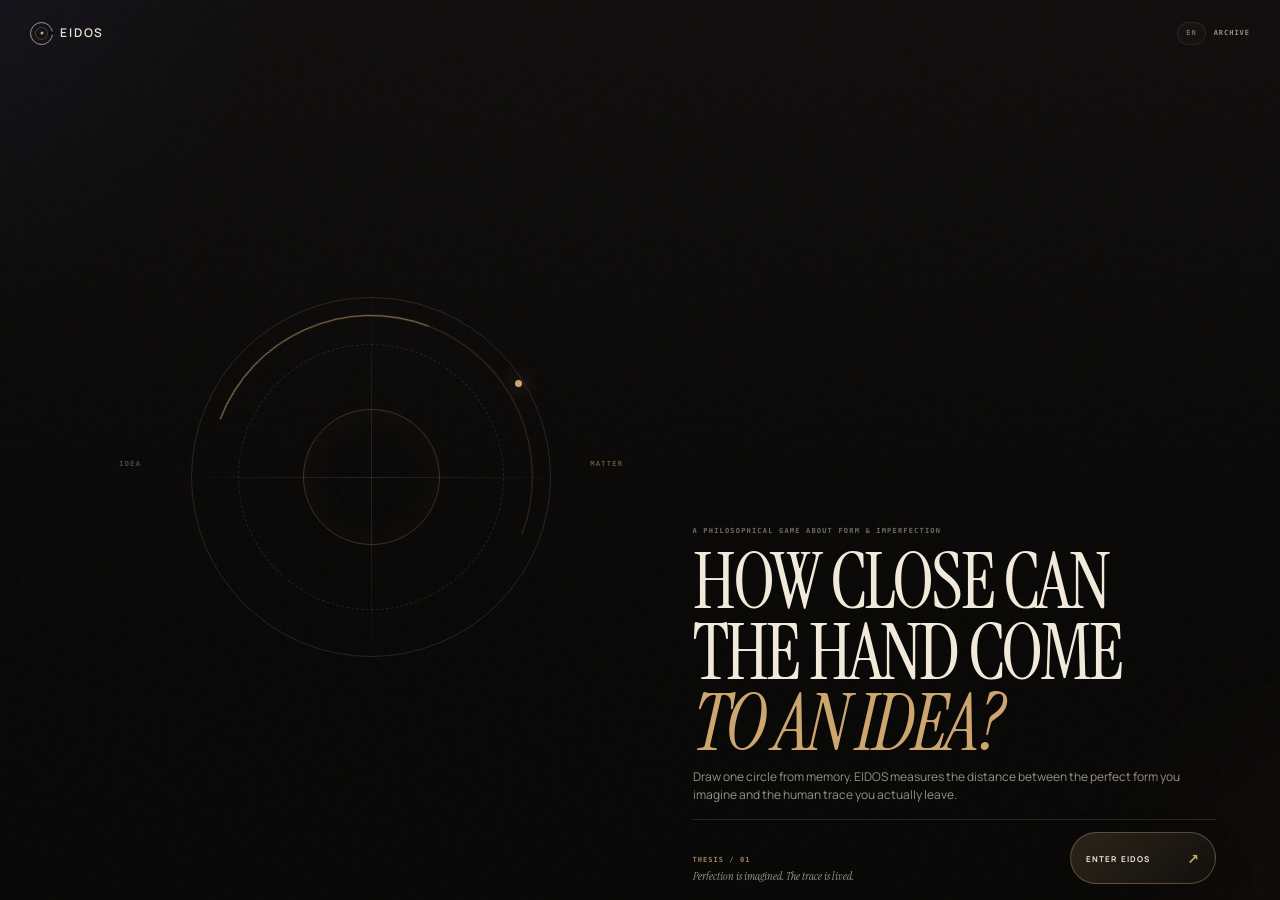
==== commit e750b8be: "fix(circle): harden archive submission flow" ====
--- a/circle/index.html
+++ b/circle/index.html
@@ -104,7 +104,6 @@
     </section>
   </main>
 
-
   <section id="identityGate" class="identity-gate" aria-hidden="true">
     <div class="identity-card">
       <button id="identityClose" class="overlay-close" type="button" aria-label="Close">×</button>
@@ -135,7 +134,8 @@
   <aside id="traceHud" class="trace-hud" aria-hidden="true"><span data-i18n="liveTrace">LIVE TRACE</span><b id="pointCount">000</b><i></i><span data-i18n="dontThink">DON'T CORRECT IT.</span></aside>
   <div class="whisper" data-i18n="whisper">LET THE HAND ANSWER BEFORE THE MIND DOES.</div>
   <div id="toast" class="toast" role="status" aria-live="polite"></div>
+  <script src="./archive-reliability.js?v=10.2"></script>
   <script type="module" src="./main.js?v=9.1"></script>
-  <script type="module" src="./archive.js?v=10"></script>
+  <script type="module" src="./archive.js?v=10.2"></script>
 </body>
 </html>
--- a/circle/archive.css
+++ b/circle/archive.css
@@ -1 +1,10 @@
 .meta-button{border:0;background:none;color:rgba(241,233,218,.58);padding:0;font:700 7px/1 ui-monospace,SFMono-Regular,Menlo,monospace;letter-spacing:.14em;pointer-events:auto}.global-proof{margin-top:14px;display:grid;grid-template-columns:repeat(3,minmax(0,1fr));border:1px solid rgba(241,233,218,.09);border-radius:18px;overflow:hidden;background:rgba(255,255,255,.018)}.global-proof>div{min-width:0;padding:11px 10px;display:grid;gap:7px}.global-proof>div+div{border-left:1px solid rgba(241,233,218,.08)}.global-proof span{font:700 6px/1 ui-monospace,SFMono-Regular,Menlo,monospace;letter-spacing:.12em;color:rgba(241,233,218,.35)}.global-proof b{overflow:hidden;text-overflow:ellipsis;white-space:nowrap;font:700 10px/1.1 ui-monospace,SFMono-Regular,Menlo,monospace}.global-proof b.verified{color:#cda66f}.global-proof b.failed{color:#b95b3d}.archive-call{margin-top:9px;width:100%;height:44px;border:1px solid rgba(205,166,111,.2);border-radius:16px;background:linear-gradient(135deg,rgba(205,166,111,.08),rgba(255,255,255,.016));display:flex;align-items:center;justify-content:space-between;padding:0 13px;font:700 7.5px/1 Manrope,sans-serif;letter-spacing:.12em;pointer-events:auto}.archive-call i{font-style:normal;color:#cda66f;font-size:14px}.identity-gate,.archive-overlay{position:fixed;inset:0;z-index:80;opacity:0;visibility:hidden;pointer-events:none;transition:opacity .32s cubic-bezier(.16,1,.3,1),visibility .32s;background:rgba(7,7,6,.76);backdrop-filter:blur(22px)}.identity-gate.is-open,.archive-overlay.is-open{opacity:1;visibility:visible;pointer-events:auto}.identity-gate{display:grid;place-items:end center;padding:12px 12px calc(12px + env(safe-area-inset-bottom,0px))}.identity-card{position:relative;width:min(100%,520px);padding:22px 18px 18px;border:1px solid rgba(241,233,218,.12);border-radius:30px;background:linear-gradient(180deg,rgba(21,18,16,.98),rgba(10,9,8,.99));box-shadow:0 -18px 70px rgba(0,0,0,.45);overflow:hidden}.identity-card:before{content:"";position:absolute;width:260px;height:260px;border-radius:50%;right:-130px;top:-140px;background:radial-gradient(circle,rgba(205,166,111,.18),transparent 68%);pointer-events:none}.overlay-index{font:700 6.5px/1 ui-monospace,SFMono-Regular,Menlo,monospace;letter-spacing:.16em;color:rgba(241,233,218,.38)}.overlay-close{position:absolute;right:14px;top:12px;width:36px;height:36px;border-radius:50%;border:1px solid rgba(241,233,218,.11);background:rgba(255,255,255,.025);font:300 23px/1 Manrope,sans-serif;color:rgba(241,233,218,.7);display:grid;place-items:center;z-index:2}.identity-symbol{position:relative;width:88px;height:88px;margin:18px 0;border:1px solid rgba(241,233,218,.11);border-radius:50%}.identity-symbol:before{content:"";position:absolute;inset:15px;border:1px dashed rgba(205,166,111,.24);border-radius:50%}.identity-symbol i{position:absolute;inset:33px;border:1px solid rgba(241,233,218,.2);border-radius:50%}.identity-symbol b{position:absolute;width:7px;height:7px;border-radius:50%;background:#cda66f;right:10px;top:25px;box-shadow:0 0 18px rgba(205,166,111,.55)}.identity-card h2{margin:10px 0 12px;font:400 clamp(34px,10vw,52px)/.91 'Instrument Serif',Georgia,serif;letter-spacing:-.04em}.identity-card h2 em{font-weight:400;color:#cda66f}.identity-copy{margin:0 0 17px;max-width:390px;font-size:11px;line-height:1.55;color:rgba(241,233,218,.61)}.name-field{display:grid;gap:7px}.name-field span{font:700 6.5px/1 ui-monospace,SFMono-Regular,Menlo,monospace;letter-spacing:.14em;color:rgba(241,233,218,.38)}.name-field input{width:100%;height:54px;border:1px solid rgba(241,233,218,.14);border-radius:17px;background:rgba(255,255,255,.025);outline:none;color:#f1e9da;padding:0 15px;font:500 18px/1 Manrope,sans-serif;user-select:text;touch-action:manipulation}.name-field input:focus{border-color:rgba(205,166,111,.46);box-shadow:0 0 0 3px rgba(205,166,111,.06)}.field-error{min-height:15px;margin:7px 2px 5px;font-size:9px;line-height:1.4;color:#d57b5e}.identity-confirm{width:100%;margin-top:2px;border-radius:17px}.privacy-note{margin:10px 2px 0;font-size:8px;line-height:1.5;color:rgba(241,233,218,.34)}.archive-overlay{overflow:hidden}.archive-shell{height:100dvh;overflow-y:auto;overscroll-behavior:contain;touch-action:pan-y;-webkit-overflow-scrolling:touch;padding:calc(76px + env(safe-area-inset-top,0px)) 16px calc(32px + env(safe-area-inset-bottom,0px));background:linear-gradient(180deg,rgba(13,11,10,.985),rgba(7,7,6,.995))}.archive-head{position:relative;display:flex;justify-content:space-between;align-items:flex-start;padding-right:46px}.archive-head .overlay-close{position:fixed;top:calc(14px + env(safe-area-inset-top,0px));right:14px}.archive-head h2{margin:8px 0 3px;font:400 clamp(48px,15vw,82px)/.84 'Instrument Serif',Georgia,serif;letter-spacing:-.05em}.archive-head p{margin:0;font:italic 16px/1.3 'Instrument Serif',Georgia,serif;color:#cda66f}.archive-stats{display:grid;grid-template-columns:repeat(3,minmax(0,1fr));margin:24px 0 18px;border-top:1px solid rgba(241,233,218,.1);border-bottom:1px solid rgba(241,233,218,.1)}.archive-stats div{padding:13px 7px 12px}.archive-stats div+div{border-left:1px solid rgba(241,233,218,.08)}.archive-stats span{display:block;margin-bottom:6px;font:700 6px/1 ui-monospace,SFMono-Regular,Menlo,monospace;letter-spacing:.14em;color:rgba(241,233,218,.34)}.archive-stats b{font:500 17px/1 Manrope,sans-serif}.archive-column-head{display:flex;justify-content:space-between;padding:0 5px 9px;font:700 6px/1 ui-monospace,SFMono-Regular,Menlo,monospace;letter-spacing:.14em;color:rgba(241,233,218,.33)}.archive-list{display:grid;border-top:1px solid rgba(241,233,218,.09)}.archive-row{display:grid;grid-template-columns:30px 40px minmax(0,1fr) auto;align-items:center;gap:7px;min-height:64px;border-bottom:1px solid rgba(241,233,218,.08);padding:7px 4px}.archive-row.is-me{background:linear-gradient(90deg,rgba(205,166,111,.08),transparent)}.archive-rank{font:700 9px/1 ui-monospace,SFMono-Regular,Menlo,monospace;color:rgba(241,233,218,.38)}.archive-trace{width:36px;height:36px;border:1px solid rgba(241,233,218,.09);border-radius:50%;background:rgba(255,255,255,.012)}.archive-name{min-width:0;display:grid;gap:4px}.archive-name b{overflow:hidden;text-overflow:ellipsis;white-space:nowrap;font-size:15px}.archive-name span{font:700 6px/1 ui-monospace,SFMono-Regular,Menlo,monospace;letter-spacing:.1em;color:rgba(241,233,218,.28)}.archive-score{font:500 18px/1 Manrope,sans-serif;letter-spacing:-.03em}.archive-score small{font:italic 10px/1 'Instrument Serif',Georgia,serif;color:#cda66f;margin-left:2px}.archive-empty{padding:34px 4px;font:700 7px/1.4 ui-monospace,SFMono-Regular,Menlo,monospace;letter-spacing:.12em;color:rgba(241,233,218,.36)}.archive-foot{margin:16px 4px 0;font-size:8.5px;line-height:1.5;color:rgba(241,233,218,.33)}@media(min-width:760px){.identity-gate{place-items:center}.identity-card{padding:30px}.archive-shell{max-width:780px;margin:0 auto;padding-left:28px;padding-right:28px}.archive-head .overlay-close{right:max(24px,calc((100vw - 780px)/2 + 24px))}}@media(max-width:380px){.meta #playerBadge{display:none!important}.global-proof{grid-template-columns:1fr 1fr}.global-proof>div:nth-child(3){grid-column:1/-1;border-left:0;border-top:1px solid rgba(241,233,218,.08)}.archive-row{grid-template-columns:28px 36px minmax(0,1fr) auto;gap:6px}.archive-trace{width:34px;height:34px}}
+/* EIDOS micro-lockup — deliberately quiet, compact and globally legible. */
+.brand{gap:7px!important;min-height:26px!important}
+.brand-glyph{width:23px!important;height:23px!important;border-color:rgba(241,233,218,.58)!important;box-shadow:inset 0 0 0 .5px rgba(255,255,255,.03)!important}
+.brand-glyph:before{inset:4px!important;border-color:rgba(205,166,111,.28)!important}
+.brand-glyph:after{content:"";position:absolute;right:-2px;top:50%;width:5px;height:3px;transform:translateY(-50%);background:#090807}
+.brand-glyph i{width:3px!important;height:3px!important;background:#cda66f!important;box-shadow:none!important}
+.brand>span:last-child{display:block!important;line-height:1!important}
+.brand strong{display:block;font-family:Manrope,system-ui,sans-serif!important;font-size:12px!important;font-weight:600!important;line-height:1!important;letter-spacing:.155em!important;color:rgba(241,233,218,.96)!important}
+.brand small{display:none!important}
